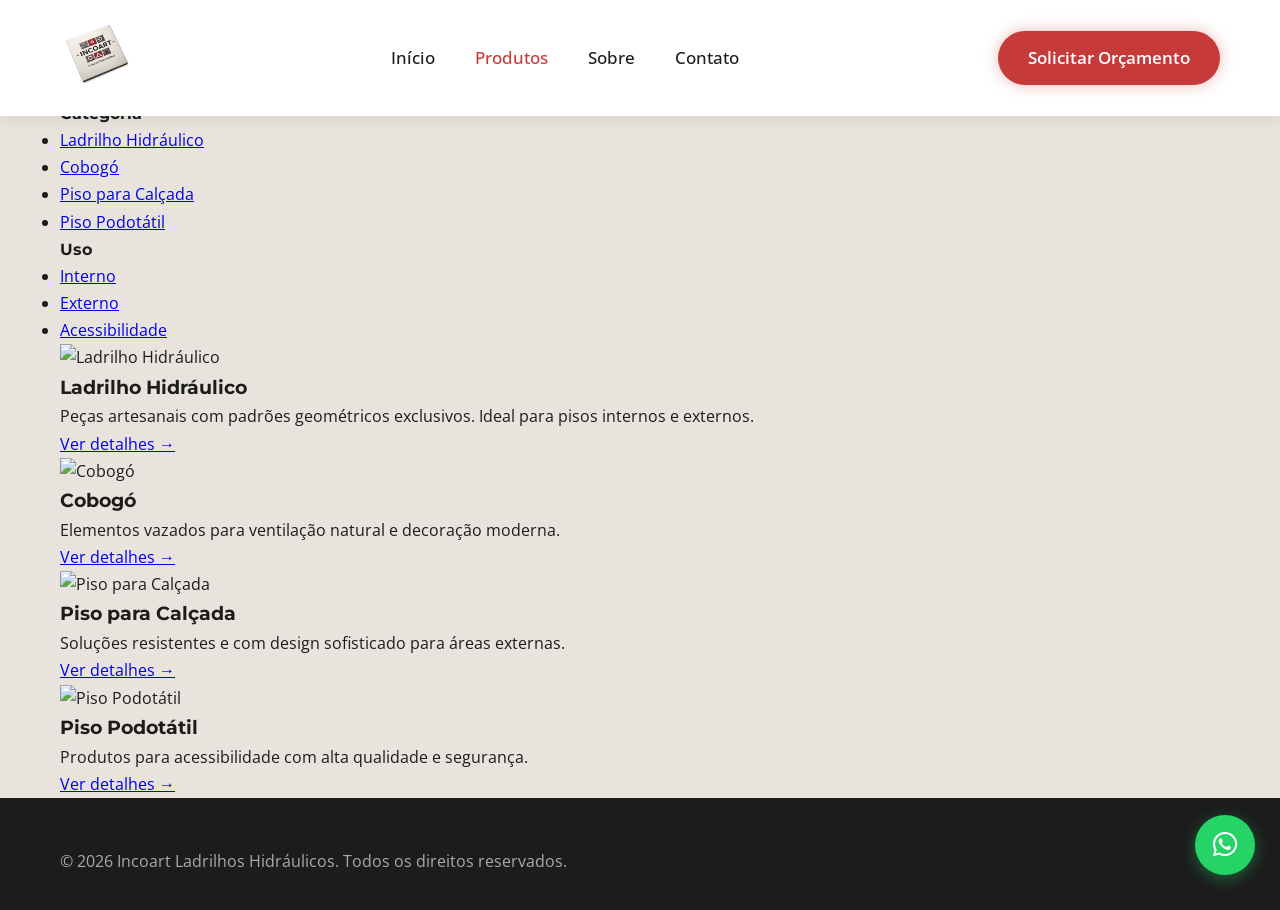
==== produtos.html @ b3a957eb "Iniciado a constrturação do site" ====
<!DOCTYPE html>
<html lang="pt-BR">
<head>
  <meta charset="UTF-8" />
  <meta name="viewport" content="width=device-width, initial-scale=1.0" />
  <meta name="description" content="Conheça todos os produtos da Incoart Ladrilhos: Ladrilho Hidráulico, Cobogó, Piso para Calçada e Piso Podotátil." />
  
  <title>Produtos - Incoart Ladrilhos</title>

  <link href="https://fonts.googleapis.com/css2?family=Montserrat:wght@400;500;600;700&amp;family=Open+Sans:wght@400;500;600&amp;display=swap" rel="stylesheet">
  
  <link rel="stylesheet" href="src/styles/style.css" />
  <link rel="stylesheet" href="https://cdnjs.cloudflare.com/ajax/libs/font-awesome/6.5.2/css/all.min.css" crossorigin="anonymous" referrerpolicy="no-referrer" />
</head>
<body>

  <!-- HEADER -->
  <header class="navbar">
    <div class="container navbar-container">
      <a href="index.html" class="navbar-logo">
        <img src="src/images/logo-incoart.png" alt="Incoart Ladrilhos" class="logo-img">
      </a>

      <nav class="navbar-menu">
        <ul>
          <li><a href="index.html">Início</a></li>
          <li><a href="produtos.html" class="active">Produtos</a></li>
          <li><a href="index.html#sobre">Sobre</a></li>
          <li><a href="index.html#contato">Contato</a></li>
        </ul>
      </nav>

      <a href="index.html#contato" class="btn-cta">Solicitar Orçamento</a>

      <div class="hamburger" id="hamburger">
        <span></span><span></span><span></span>
      </div>
    </div>

    <div class="mobile-menu" id="mobileMenu">
      <ul>
        <li><a href="index.html">Início</a></li>
        <li><a href="produtos.html">Produtos</a></li>
        <li><a href="index.html#sobre">Sobre</a></li>
        <li><a href="index.html#contato">Contato</a></li>
      </ul>
    </div>
  </header>

  <!-- PRODUTOS PAGE -->
  <section class="produtos-page">
    <div class="container">
      <div class="page-header">
        <h1>Nossos Produtos</h1>
        <p class="page-subtitle">Ladrilhos hidráulicos artesanais e artefatos de cimento com qualidade premium</p>
      </div>

      <div class="produtos-content">
        <!-- Filtro Lateral -->
        <aside class="filtro-lateral">
          <h3>Refinar a Busca</h3>
          
          <div class="filtro-grupo">
            <h4>Categoria</h4>
            <ul>
              <li><a href="#">Ladrilho Hidráulico</a></li>
              <li><a href="#">Cobogó</a></li>
              <li><a href="#">Piso para Calçada</a></li>
              <li><a href="#">Piso Podotátil</a></li>
            </ul>
          </div>

          <div class="filtro-grupo">
            <h4>Uso</h4>
            <ul>
              <li><a href="#">Interno</a></li>
              <li><a href="#">Externo</a></li>
              <li><a href="#">Acessibilidade</a></li>
            </ul>
          </div>
        </aside>

        <!-- Grid de Produtos -->
        <div class="produtos-grid">
          <div class="produto-card">
            <div class="produto-imagem">
              <img src="src/images/produtos/ladrilho-hidraulico.jpg" alt="Ladrilho Hidráulico">
            </div>
            <div class="produto-info">
              <h3>Ladrilho Hidráulico</h3>
              <p>Peças artesanais com padrões geométricos exclusivos. Ideal para pisos internos e externos.</p>
              <a href="#" class="btn-saiba-mais">Ver detalhes →</a>
            </div>
          </div>

          <div class="produto-card">
            <div class="produto-imagem">
              <img src="src/images/produtos/cobogo.jpg" alt="Cobogó">
            </div>
            <div class="produto-info">
              <h3>Cobogó</h3>
              <p>Elementos vazados para ventilação natural e decoração moderna.</p>
              <a href="#" class="btn-saiba-mais">Ver detalhes →</a>
            </div>
          </div>

          <div class="produto-card">
            <div class="produto-imagem">
              <img src="src/images/produtos/piso-calçada.jpg" alt="Piso para Calçada">
            </div>
            <div class="produto-info">
              <h3>Piso para Calçada</h3>
              <p>Soluções resistentes e com design sofisticado para áreas externas.</p>
              <a href="#" class="btn-saiba-mais">Ver detalhes →</a>
            </div>
          </div>

          <div class="produto-card">
            <div class="produto-imagem">
              <img src="src/images/produtos/piso-podotatil.jpg" alt="Piso Podotátil">
            </div>
            <div class="produto-info">
              <h3>Piso Podotátil</h3>
              <p>Produtos para acessibilidade com alta qualidade e segurança.</p>
              <a href="#" class="btn-saiba-mais">Ver detalhes →</a>
            </div>
          </div>
        </div>
      </div>
    </div>
  </section>

  <footer class="footer">
    <div class="container">
      <p>© <span id="currentYear"></span> Incoart Ladrilhos Hidráulicos. Todos os direitos reservados.</p>
    </div>
  </footer>

  <script src="src/javascript/script.js"></script>
    <!-- Botão WhatsApp Flutuante -->
<a href="https://wa.me/551239524244" target="_blank" class="whatsapp-float" aria-label="Falar no WhatsApp">
  <i class="fab fa-whatsapp"></i>
</a>
</body>
</html>
---- src/styles/style.css ----
/* ============================================= */
/* INCOART LADRILHOS - style.css (Rodapé estilo Validus QA) */
/* ============================================= */

:root {
    --vermelho: #C73A3A;
    --vermelho-escuro: #A22F2F;
    --preto: #1C1C1C;
    --cinza: #6F6F6F;
    --bege: #E8E3DC;
    --branco: #FFFFFF;
    --sombra-neon: 0 0 15px rgba(199, 58, 58, 0.35);
    --sombra-card: 0 8px 25px rgba(0, 0, 0, 0.08);
  }
  
  /* Reset & Base */
  * {
    margin: 0;
    padding: 0;
    box-sizing: border-box;
  }
  
  body {
    font-family: 'Open Sans', sans-serif;
    background: var(--bege);
    color: var(--preto);
    line-height: 1.7;
    min-height: 100vh;
    display: flex;
    flex-direction: column;
  }
  
  h1, h2, h3, h4 {
    font-family: 'Montserrat', sans-serif;
    font-weight: 700;
    color: var(--preto);
  }
  
  .container {
    max-width: 1200px;
    margin: 0 auto;
    padding: 0 20px;
  }
  
  /* ============================================= */
  /* NAVBAR */
  /* ============================================= */
  .navbar {
    background: #FFFFFF;
    position: fixed;
    top: 0;
    left: 0;
    width: 100%;
    z-index: 1000;
    box-shadow: 0 3px 15px rgba(0, 0, 0, 0.07);
    padding: 18px 0;
  }
  
  .navbar-container {
    display: flex;
    justify-content: space-between;
    align-items: center;
  }
  
  .navbar-logo img {
    height: 72px;
    width: auto;
  }
  
  .navbar-menu ul {
    display: flex;
    list-style: none;
    gap: 40px;
    align-items: center;
  }
  
  .navbar-menu a {
    color: var(--preto);
    text-decoration: none;
    font-weight: 500;
    font-size: 1.08rem;
    transition: color 0.3s ease;
  }
  
  .navbar-menu a:hover,
  .navbar-menu a.active {
    color: var(--vermelho);
  }
  
  .btn-cta {
    background: var(--vermelho);
    color: white;
    padding: 13px 30px;
    border-radius: 50px;
    text-decoration: none;
    font-weight: 600;
    font-size: 1.05rem;
    box-shadow: var(--sombra-neon);
    transition: all 0.3s ease;
  }
  
  .btn-cta:hover {
    background: var(--vermelho-escuro);
    transform: translateY(-4px);
    box-shadow: 0 12px 30px rgba(199, 58, 58, 0.5);
  }
  
  /* Hamburger */
  .hamburger {
    display: none;
    flex-direction: column;
    gap: 6px;
    cursor: pointer;
  }
  
  .hamburger span {
    width: 32px;
    height: 3.5px;
    background: var(--preto);
    transition: all 0.4s ease;
  }
  
  /* Mobile Menu */
  .mobile-menu {
    display: none;
    position: fixed;
    top: 88px;
    left: 0;
    width: 100%;
    background: white;
    padding: 30px 20px;
    box-shadow: 0 10px 25px rgba(0,0,0,0.1);
    z-index: 999;
  }
  
  .mobile-menu.active {
    display: block;
  }
  
  .mobile-menu ul {
    list-style: none;
  }
  
  .mobile-menu a {
    display: block;
    padding: 16px 0;
    color: var(--preto);
    text-decoration: none;
    font-size: 1.25rem;
  }
  
  /* ============================================= */
  /* HERO */
  /* ============================================= */
  .hero {
    min-height: 100vh;
    background: linear-gradient(rgba(28,28,28,0.78), rgba(28,28,28,0.65)), 
                url('../images/hero-bg.jpg') center/cover no-repeat fixed;
    display: flex;
    align-items: center;
    text-align: center;
    color: white;
    flex: 1 0 auto;
  }
  
  .hero-content {
    max-width: 820px;
    margin: 0 auto;
    padding: 0 20px;
  }
  
  .hero h1 {
    font-size: 4.5rem;
    margin-bottom: 12px;
    color: white;
    text-shadow: 0 4px 25px rgba(0,0,0,0.7);
  }
  
  .hero .tagline {
    font-size: 1.65rem;
    margin-bottom: 30px;
    font-weight: 500;
  }
  
  .hero .hero-desc {
    font-size: 1.25rem;
    max-width: 680px;
    margin: 0 auto 40px;
    opacity: 0.9;
  }
  
  /* ============================================= */
  /* SEÇÕES GERAIS */
  /* ============================================= */
  .section {
    padding: 110px 0;
    flex: 1 0 auto;
  }
  
  .section h2 {
    font-size: 3.1rem;
    text-align: center;
    margin-bottom: 70px;
    color: var(--preto);
  }
  
  .sobre p {
    font-size: 1.15rem;
    max-width: 780px;
    margin: 0 auto 25px;
    text-align: center;
  }
  
  /* Contato */
  .contato {
    background: var(--preto);
    color: white;
  }
  
  .contato h2 {
    color: white;
  }
  
  .contato-endereco {
    text-align: center;
    margin-bottom: 40px;
    font-size: 1.15rem;
  }
  
  .form-grid {
    display: grid;
    grid-template-columns: repeat(auto-fit, minmax(300px, 1fr));
    gap: 22px;
    margin-bottom: 35px;
  }
  
  .form-grid input,
  .form-grid textarea {
    width: 100%;
    padding: 16px 18px;
    border: 2px solid #555;
    border-radius: 8px;
    background: #2A2A2A;
    color: white;
    font-size: 1.05rem;
  }
  
  .form-grid input:focus,
  .form-grid textarea:focus {
    border-color: var(--vermelho);
    outline: none;
  }
  
  /* ============================================= */
  /* RODAPÉ - Estilo Validus QA Adaptado para Incoart */
  /* ============================================= */
  .footer {
    background: var(--preto);
    color: #aaa;
    padding: 50px 0 35px;
    margin-top: auto;
    text-align: center;
  }
  
  .footer .container {
    display: flex;
    justify-content: space-between;
    align-items: center;
    flex-wrap: wrap;
    gap: 20px;
  }
  
  .footer-left {
    text-align: left;
  }
  
  .footer-left .logo-text {
    font-family: 'Montserrat', sans-serif;
    font-size: 1.8rem;
    font-weight: 700;
    color: white;
    margin-bottom: 6px;
  }
  
  .footer-left .logo-highlight {
    color: var(--vermelho);
  }
  
  .footer-left p {
    font-size: 0.95rem;
    color: #bbb;
  }
  
  .footer-center {
    display: flex;
    gap: 35px;
  }
  
  .footer-center a {
    color: #ccc;
    text-decoration: none;
    font-weight: 500;
    transition: color 0.3s;
  }
  
  .footer-center a:hover {
    color: var(--vermelho);
  }
  
  .footer-right {
    display: flex;
    gap: 20px;
    align-items: center;
  }
  
  .footer-right a {
    color: #ccc;
    font-size: 1.8rem;
    transition: color 0.3s;
  }
  
  .footer-right a:hover {
    color: var(--vermelho);
  }
  
  .footer-bottom {
    width: 100%;
    text-align: center;
    border-top: 1px solid #333;
    padding-top: 20px;
    margin-top: 30px;
    font-size: 0.9rem;
    color: #888;
  }
  
  /* ============================================= */
  /* BOTÃO WHATSAPP FLUTUANTE */
  /* ============================================= */
  .whatsapp-float {
    position: fixed;
    bottom: 25px;
    right: 25px;
    background: #25D366;
    color: white;
    width: 60px;
    height: 60px;
    border-radius: 50%;
    display: flex;
    align-items: center;
    justify-content: center;
    font-size: 28px;
    box-shadow: 0 4px 15px rgba(37, 211, 102, 0.4);
    z-index: 9999;
    transition: all 0.3s ease;
    text-decoration: none;
  }
  
  .whatsapp-float:hover {
    transform: scale(1.1);
    box-shadow: 0 6px 20px rgba(37, 211, 102, 0.6);
  }
  
  /* Responsivo */
  @media (max-width: 992px) {
    .navbar-menu {
      display: none;
    }
    .hamburger {
      display: flex;
    }
    .hero h1 {
      font-size: 3.4rem;
    }
    .footer .container {
      flex-direction: column;
      gap: 25px;
      text-align: center;
    }
    .footer-center {
      gap: 25px;
    }
  }
  
  @media (max-width: 768px) {
    .section {
      padding: 80px 0;
    }
    .whatsapp-float {
      bottom: 20px;
      right: 20px;
      width: 55px;
      height: 55px;
      font-size: 24px;
    }
  }
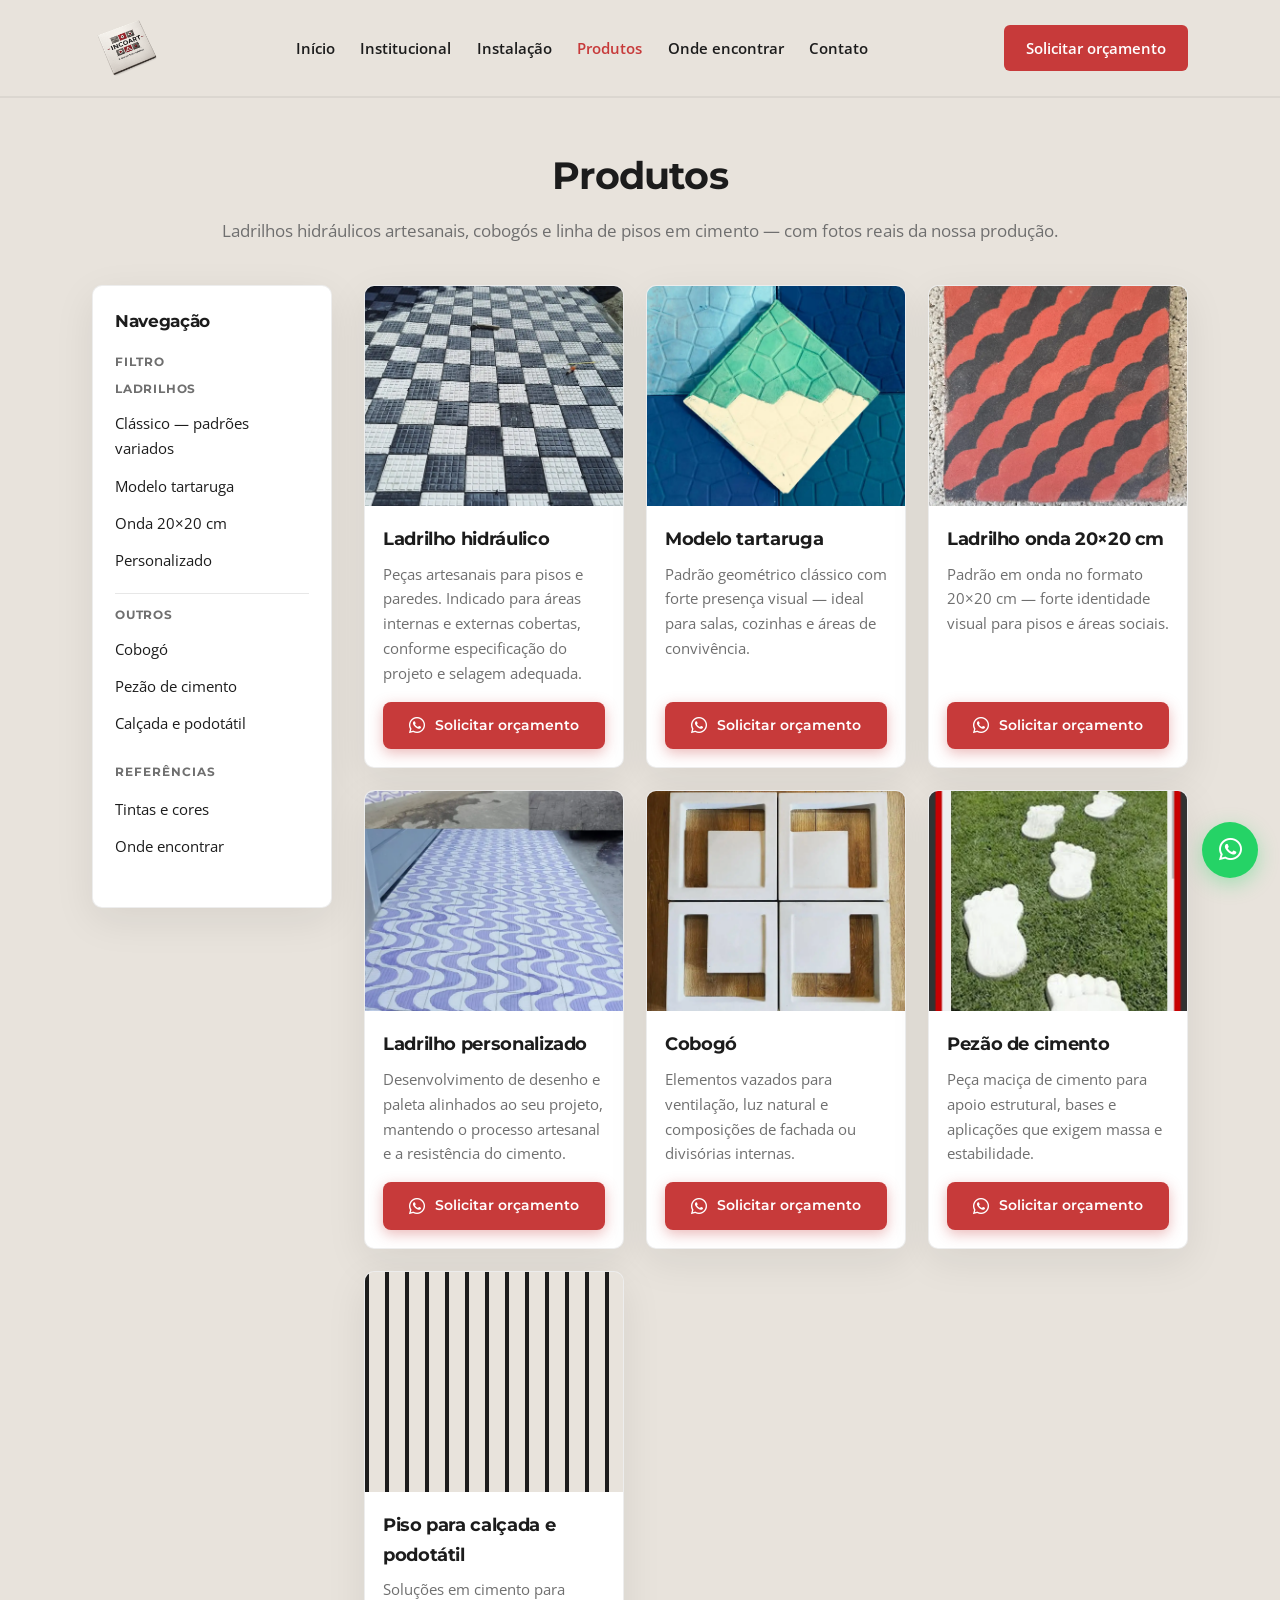
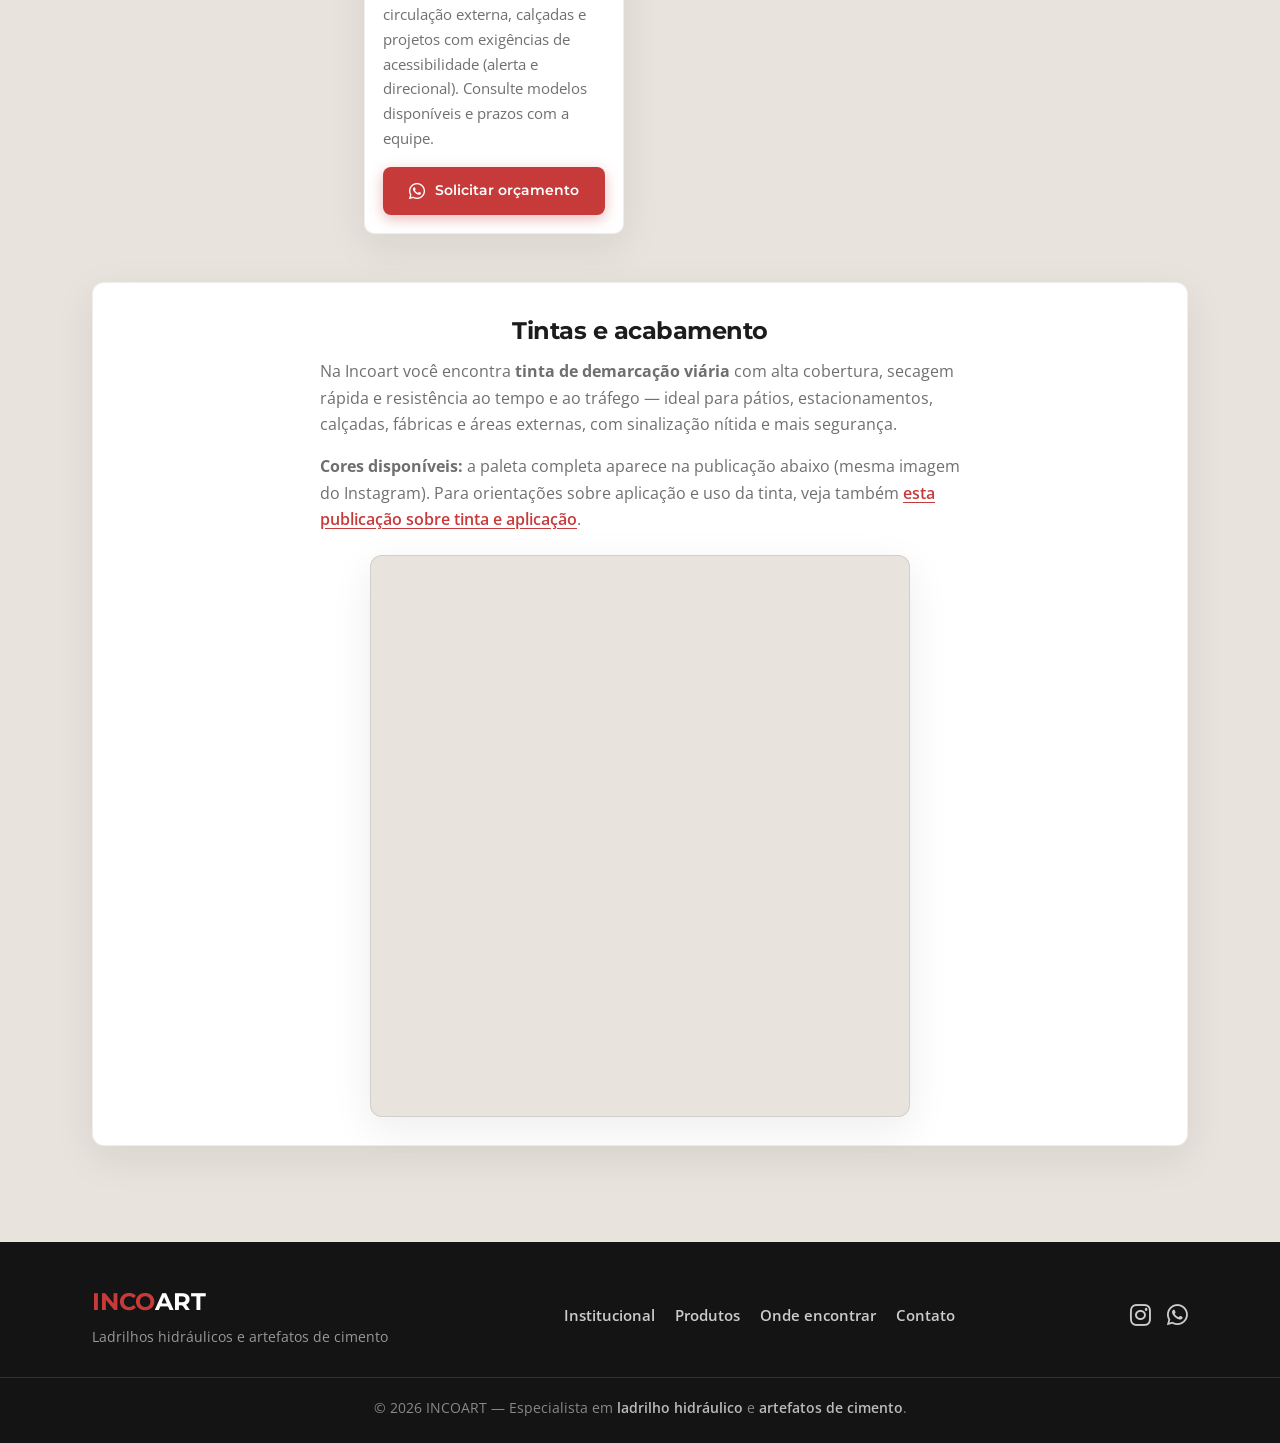
==== commit 566387e3: "Deploy do Site" ====
--- a/produtos.html
+++ b/produtos.html
@@ -3,143 +3,204 @@
 <head>
   <meta charset="UTF-8" />
   <meta name="viewport" content="width=device-width, initial-scale=1.0" />
-  <meta name="description" content="Conheça todos os produtos da Incoart Ladrilhos: Ladrilho Hidráulico, Cobogó, Piso para Calçada e Piso Podotátil." />
-  
-  <title>Produtos - Incoart Ladrilhos</title>
-
-  <link href="https://fonts.googleapis.com/css2?family=Montserrat:wght@400;500;600;700&amp;family=Open+Sans:wght@400;500;600&amp;display=swap" rel="stylesheet">
-  
+  <meta name="description" content="Produtos INCOART: ladrilhos hidráulicos (tartaruga, onda, personalizado), cobogó, pezão de cimento, pisos e referência de tintas." />
+  <title>Produtos — INCOART Ladrilhos</title>
+  <link rel="icon" href="src/images/favicon.svg" type="image/svg+xml" />
+  <link href="https://fonts.googleapis.com/css2?family=Montserrat:wght@500;600;700&family=Open+Sans:wght@400;500;600&display=swap" rel="stylesheet" />
   <link rel="stylesheet" href="src/styles/style.css" />
   <link rel="stylesheet" href="https://cdnjs.cloudflare.com/ajax/libs/font-awesome/6.5.2/css/all.min.css" crossorigin="anonymous" referrerpolicy="no-referrer" />
 </head>
 <body>
 
-  <!-- HEADER -->
   <header class="navbar">
     <div class="container navbar-container">
       <a href="index.html" class="navbar-logo">
-        <img src="src/images/logo-incoart.png" alt="Incoart Ladrilhos" class="logo-img">
+        <img src="src/images/logo-incoart.png" alt="INCOART Ladrilhos" class="logo-img" width="180" height="72" />
       </a>
 
-      <nav class="navbar-menu">
+      <nav class="navbar-menu" aria-label="Principal">
         <ul>
           <li><a href="index.html">Início</a></li>
+          <li><a href="index.html#institucional">Institucional</a></li>
+          <li><a href="index.html#instalacao">Instalação</a></li>
           <li><a href="produtos.html" class="active">Produtos</a></li>
-          <li><a href="index.html#sobre">Sobre</a></li>
+          <li><a href="index.html#onde-encontrar">Onde encontrar</a></li>
           <li><a href="index.html#contato">Contato</a></li>
         </ul>
       </nav>
 
-      <a href="index.html#contato" class="btn-cta">Solicitar Orçamento</a>
-
-      <div class="hamburger" id="hamburger">
+      <a href="https://wa.me/551239524244" class="btn-cta" target="_blank" rel="noopener noreferrer">Solicitar orçamento</a>
+
+      <button type="button" class="hamburger" id="hamburger" aria-label="Abrir menu" aria-expanded="false">
         <span></span><span></span><span></span>
-      </div>
+      </button>
     </div>
 
     <div class="mobile-menu" id="mobileMenu">
       <ul>
         <li><a href="index.html">Início</a></li>
+        <li><a href="index.html#institucional">Institucional</a></li>
+        <li><a href="index.html#instalacao">Instalação</a></li>
         <li><a href="produtos.html">Produtos</a></li>
-        <li><a href="index.html#sobre">Sobre</a></li>
+        <li><a href="index.html#onde-encontrar">Onde encontrar</a></li>
         <li><a href="index.html#contato">Contato</a></li>
+        <li><a href="https://wa.me/551239524244" class="mobile-whatsapp-cta" target="_blank" rel="noopener noreferrer">Solicitar orçamento</a></li>
       </ul>
     </div>
   </header>
 
-  <!-- PRODUTOS PAGE -->
   <section class="produtos-page">
     <div class="container">
       <div class="page-header">
-        <h1>Nossos Produtos</h1>
-        <p class="page-subtitle">Ladrilhos hidráulicos artesanais e artefatos de cimento com qualidade premium</p>
+        <h1>Produtos</h1>
+        <p class="page-subtitle">Ladrilhos hidráulicos artesanais, cobogós e linha de pisos em cimento — com fotos reais da nossa produção.</p>
       </div>
 
       <div class="produtos-content">
-        <!-- Filtro Lateral -->
-        <aside class="filtro-lateral">
-          <h3>Refinar a Busca</h3>
-          
+        <aside class="filtro-lateral" aria-label="Filtro de produtos">
+          <h3>Navegação</h3>
           <div class="filtro-grupo">
-            <h4>Categoria</h4>
-            <ul>
-              <li><a href="#">Ladrilho Hidráulico</a></li>
-              <li><a href="#">Cobogó</a></li>
-              <li><a href="#">Piso para Calçada</a></li>
-              <li><a href="#">Piso Podotátil</a></li>
+            <h4>Filtro</h4>
+            <ul class="filtro-lista">
+              <li class="filtro-lista__grupo">Ladrilhos</li>
+              <li><a href="#ladrilho">Clássico — padrões variados</a></li>
+              <li><a href="#ladrilho-tartaruga">Modelo tartaruga</a></li>
+              <li><a href="#ladrilho-onda">Onda 20×20 cm</a></li>
+              <li><a href="#ladrilho-personalizado">Personalizado</a></li>
+              <li class="filtro-lista__grupo">Outros</li>
+              <li><a href="#cobogo">Cobogó</a></li>
+              <li><a href="#pezao-cimento">Pezão de cimento</a></li>
+              <li><a href="#pisos-cimento">Calçada e podotátil</a></li>
             </ul>
           </div>
-
           <div class="filtro-grupo">
-            <h4>Uso</h4>
+            <h4>Referências</h4>
             <ul>
-              <li><a href="#">Interno</a></li>
-              <li><a href="#">Externo</a></li>
-              <li><a href="#">Acessibilidade</a></li>
+              <li><a href="#ref-tintas">Tintas e cores</a></li>
+              <li><a href="index.html#onde-encontrar">Onde encontrar</a></li>
             </ul>
           </div>
         </aside>
 
-        <!-- Grid de Produtos -->
         <div class="produtos-grid">
-          <div class="produto-card">
-            <div class="produto-imagem">
-              <img src="src/images/produtos/ladrilho-hidraulico.jpg" alt="Ladrilho Hidráulico">
-            </div>
-            <div class="produto-info">
-              <h3>Ladrilho Hidráulico</h3>
-              <p>Peças artesanais com padrões geométricos exclusivos. Ideal para pisos internos e externos.</p>
-              <a href="#" class="btn-saiba-mais">Ver detalhes →</a>
-            </div>
-          </div>
-
-          <div class="produto-card">
-            <div class="produto-imagem">
-              <img src="src/images/produtos/cobogo.jpg" alt="Cobogó">
+          <article class="produto-card geo-reveal" id="ladrilho">
+            <div class="produto-imagem">
+              <img src="src/images/produtos/ladrilhos_hidraulicos.webp" alt="Ladrilhos hidráulicos INCOART" width="400" height="220" loading="lazy" />
+            </div>
+            <div class="produto-info">
+              <h3>Ladrilho hidráulico</h3>
+              <p>Peças artesanais para pisos e paredes. Indicado para áreas internas e externas cobertas, conforme especificação do projeto e selagem adequada.</p>
+              <a href="https://wa.me/551239524244?text=Ol%C3%A1%21%20Gostaria%20de%20solicitar%20or%C3%A7amento%20de%3A%20Ladrilho%20hidr%C3%A1ulico%20%28linha%20cl%C3%A1ssica%20%2F%20padr%C3%B5es%20variados%29." class="btn-orcamento" target="_blank" rel="noopener noreferrer"><i class="fab fa-whatsapp" aria-hidden="true"></i> Solicitar orçamento</a>
+            </div>
+          </article>
+
+          <article class="produto-card geo-reveal" id="ladrilho-tartaruga">
+            <div class="produto-imagem">
+              <img src="src/images/produtos/ladrilhos_hidráulicos_modelo_tartaruga.webp" alt="Ladrilho hidráulico modelo tartaruga INCOART" width="400" height="220" loading="lazy" />
+            </div>
+            <div class="produto-info">
+              <h3>Modelo tartaruga</h3>
+              <p>Padrão geométrico clássico com forte presença visual — ideal para salas, cozinhas e áreas de convivência.</p>
+              <a href="https://wa.me/551239524244?text=Ol%C3%A1%21%20Gostaria%20de%20solicitar%20or%C3%A7amento%20de%3A%20Ladrilho%20hidr%C3%A1ulico%20modelo%20tartaruga." class="btn-orcamento" target="_blank" rel="noopener noreferrer"><i class="fab fa-whatsapp" aria-hidden="true"></i> Solicitar orçamento</a>
+            </div>
+          </article>
+
+          <article class="produto-card geo-reveal" id="ladrilho-onda">
+            <div class="produto-imagem">
+              <img src="src/images/produtos/Ladrilho_Onda_20x20.webp" alt="Ladrilho hidráulico onda 20x20 INCOART" width="400" height="220" loading="lazy" />
+            </div>
+            <div class="produto-info">
+              <h3>Ladrilho onda 20×20 cm</h3>
+              <p>Padrão em onda no formato 20×20 cm — forte identidade visual para pisos e áreas sociais.</p>
+              <a href="https://wa.me/551239524244?text=Ol%C3%A1%21%20Gostaria%20de%20solicitar%20or%C3%A7amento%20de%3A%20Ladrilho%20hidr%C3%A1ulico%20onda%2020x20%20cm." class="btn-orcamento" target="_blank" rel="noopener noreferrer"><i class="fab fa-whatsapp" aria-hidden="true"></i> Solicitar orçamento</a>
+            </div>
+          </article>
+
+          <article class="produto-card geo-reveal" id="ladrilho-personalizado">
+            <div class="produto-imagem">
+              <img src="src/images/produtos/Ladrilho_hidraulico_personalizado.webp" alt="Ladrilho hidráulico personalizado INCOART" width="400" height="220" loading="lazy" />
+            </div>
+            <div class="produto-info">
+              <h3>Ladrilho personalizado</h3>
+              <p>Desenvolvimento de desenho e paleta alinhados ao seu projeto, mantendo o processo artesanal e a resistência do cimento.</p>
+              <a href="https://wa.me/551239524244?text=Ol%C3%A1%21%20Gostaria%20de%20solicitar%20or%C3%A7amento%20de%3A%20Ladrilho%20hidr%C3%A1ulico%20personalizado." class="btn-orcamento" target="_blank" rel="noopener noreferrer"><i class="fab fa-whatsapp" aria-hidden="true"></i> Solicitar orçamento</a>
+            </div>
+          </article>
+
+          <article class="produto-card geo-reveal" id="cobogo">
+            <div class="produto-imagem">
+              <img src="src/images/produtos/cobogó.webp" alt="Cobogó INCOART" width="400" height="220" loading="lazy" />
             </div>
             <div class="produto-info">
               <h3>Cobogó</h3>
-              <p>Elementos vazados para ventilação natural e decoração moderna.</p>
-              <a href="#" class="btn-saiba-mais">Ver detalhes →</a>
-            </div>
-          </div>
-
-          <div class="produto-card">
-            <div class="produto-imagem">
-              <img src="src/images/produtos/piso-calçada.jpg" alt="Piso para Calçada">
-            </div>
-            <div class="produto-info">
-              <h3>Piso para Calçada</h3>
-              <p>Soluções resistentes e com design sofisticado para áreas externas.</p>
-              <a href="#" class="btn-saiba-mais">Ver detalhes →</a>
-            </div>
-          </div>
-
-          <div class="produto-card">
-            <div class="produto-imagem">
-              <img src="src/images/produtos/piso-podotatil.jpg" alt="Piso Podotátil">
-            </div>
-            <div class="produto-info">
-              <h3>Piso Podotátil</h3>
-              <p>Produtos para acessibilidade com alta qualidade e segurança.</p>
-              <a href="#" class="btn-saiba-mais">Ver detalhes →</a>
-            </div>
-          </div>
+              <p>Elementos vazados para ventilação, luz natural e composições de fachada ou divisórias internas.</p>
+              <a href="https://wa.me/551239524244?text=Ol%C3%A1%21%20Gostaria%20de%20solicitar%20or%C3%A7amento%20de%3A%20Cobog%C3%B3." class="btn-orcamento" target="_blank" rel="noopener noreferrer"><i class="fab fa-whatsapp" aria-hidden="true"></i> Solicitar orçamento</a>
+            </div>
+          </article>
+
+          <article class="produto-card geo-reveal" id="pezao-cimento">
+            <div class="produto-imagem">
+              <img src="src/images/produtos/Pezao_de_Cimento.webp" alt="Pezão de cimento INCOART" width="400" height="220" loading="lazy" />
+            </div>
+            <div class="produto-info">
+              <h3>Pezão de cimento</h3>
+              <p>Peça maciça de cimento para apoio estrutural, bases e aplicações que exigem massa e estabilidade.</p>
+              <a href="https://wa.me/551239524244?text=Ol%C3%A1%21%20Gostaria%20de%20solicitar%20or%C3%A7amento%20de%3A%20Pez%C3%A3o%20de%20cimento." class="btn-orcamento" target="_blank" rel="noopener noreferrer"><i class="fab fa-whatsapp" aria-hidden="true"></i> Solicitar orçamento</a>
+            </div>
+          </article>
+
+          <article class="produto-card geo-reveal" id="pisos-cimento">
+            <div class="produto-imagem produto-imagem--c" role="img" aria-label="Linha de pisos em cimento"></div>
+            <div class="produto-info">
+              <h3>Piso para calçada e podotátil</h3>
+              <p>Soluções em cimento para circulação externa, calçadas e projetos com exigências de acessibilidade (alerta e direcional). Consulte modelos disponíveis e prazos com a equipe.</p>
+              <a href="https://wa.me/551239524244?text=Ol%C3%A1%21%20Gostaria%20de%20solicitar%20or%C3%A7amento%20de%3A%20Piso%20para%20cal%C3%A7ada%20e%2Fou%20piso%20podot%C3%A1til." class="btn-orcamento" target="_blank" rel="noopener noreferrer"><i class="fab fa-whatsapp" aria-hidden="true"></i> Solicitar orçamento</a>
+            </div>
+          </article>
         </div>
       </div>
+
+      <div class="produtos-ref geo-reveal" id="ref-tintas">
+        <h2>Tintas e acabamento</h2>
+        <p>Na Incoart você encontra <strong>tinta de demarcação viária</strong> com alta cobertura, secagem rápida e resistência ao tempo e ao tráfego — ideal para pátios, estacionamentos, calçadas, fábricas e áreas externas, com sinalização nítida e mais segurança.</p>
+        <p class="produtos-ref__sub"><strong>Cores disponíveis:</strong> a paleta completa aparece na publicação abaixo (mesma imagem do Instagram). Para orientações sobre aplicação e uso da tinta, veja também <a href="https://www.instagram.com/p/DQUXrwLEZXy/" target="_blank" rel="noopener noreferrer">esta publicação sobre tinta e aplicação</a>.</p>
+        <div class="tintas-embed-wrap">
+          <iframe title="Instagram INCOART — cores da tinta de demarcação" src="https://www.instagram.com/p/DQeWgb5kY-S/embed" allowfullscreen loading="lazy"></iframe>
+        </div>
+      </div>
     </div>
   </section>
 
   <footer class="footer">
-    <div class="container">
-      <p>© <span id="currentYear"></span> Incoart Ladrilhos Hidráulicos. Todos os direitos reservados.</p>
+    <div class="container footer-inner">
+      <div class="footer-left">
+        <p class="footer-brand"><span class="logo-highlight">INCO</span>ART</p>
+        <p class="footer-tagline">Ladrilhos hidráulicos e artefatos de cimento</p>
+      </div>
+      <nav class="footer-center" aria-label="Rodapé">
+        <a href="index.html#institucional">Institucional</a>
+        <a href="produtos.html">Produtos</a>
+        <a href="index.html#onde-encontrar">Onde encontrar</a>
+        <a href="index.html#contato">Contato</a>
+      </nav>
+      <div class="footer-social">
+        <a href="https://www.instagram.com/incoart2025/" target="_blank" rel="noopener noreferrer" aria-label="Instagram INCOART">
+          <i class="fab fa-instagram"></i>
+        </a>
+        <a href="https://wa.me/551239524244" target="_blank" rel="noopener noreferrer" aria-label="WhatsApp INCOART">
+          <i class="fab fa-whatsapp"></i>
+        </a>
+      </div>
+    </div>
+    <div class="footer-bottom">
+      <p>© <span id="currentYear"></span> INCOART — Especialista em <strong>ladrilho hidráulico</strong> e <strong>artefatos de cimento</strong>.</p>
     </div>
   </footer>
 
+  <a href="https://wa.me/551239524244" target="_blank" class="whatsapp-float" rel="noopener noreferrer" aria-label="Falar no WhatsApp">
+    <i class="fab fa-whatsapp"></i>
+  </a>
+
   <script src="src/javascript/script.js"></script>
-    <!-- Botão WhatsApp Flutuante -->
-<a href="https://wa.me/551239524244" target="_blank" class="whatsapp-float" aria-label="Falar no WhatsApp">
-  <i class="fab fa-whatsapp"></i>
-</a>
 </body>
 </html>
--- a/src/styles/style.css
+++ b/src/styles/style.css
@@ -1,395 +1,1367 @@
 /* ============================================= */
-/* INCOART LADRILHOS - style.css (Rodapé estilo Validus QA) */
+/* INCOART — identidade: geométrico + artesanal   */
 /* ============================================= */
 
 :root {
-    --vermelho: #C73A3A;
-    --vermelho-escuro: #A22F2F;
-    --preto: #1C1C1C;
-    --cinza: #6F6F6F;
-    --bege: #E8E3DC;
-    --branco: #FFFFFF;
-    --sombra-neon: 0 0 15px rgba(199, 58, 58, 0.35);
-    --sombra-card: 0 8px 25px rgba(0, 0, 0, 0.08);
-  }
-  
-  /* Reset & Base */
-  * {
-    margin: 0;
-    padding: 0;
-    box-sizing: border-box;
-  }
-  
-  body {
-    font-family: 'Open Sans', sans-serif;
-    background: var(--bege);
-    color: var(--preto);
-    line-height: 1.7;
-    min-height: 100vh;
+  --vermelho: #C73A3A;
+  --vermelho-escuro: #9e2e2e;
+  --preto: #1C1C1C;
+  --cinza: #6F6F6F;
+  --bege: #E8E3DC;
+  --branco: #FFFFFF;
+  --sombra-soft: 0 12px 40px rgba(28, 28, 28, 0.08);
+  --radius: 10px;
+  --header-h: 88px;
+}
+
+* {
+  margin: 0;
+  padding: 0;
+  box-sizing: border-box;
+}
+
+.visually-hidden {
+  position: absolute;
+  width: 1px;
+  height: 1px;
+  padding: 0;
+  margin: -1px;
+  overflow: hidden;
+  clip: rect(0, 0, 0, 0);
+  white-space: nowrap;
+  border: 0;
+}
+
+html {
+  scroll-padding-top: calc(var(--header-h) + 12px);
+}
+
+body {
+  font-family: "Open Sans", system-ui, sans-serif;
+  background: var(--bege);
+  color: var(--preto);
+  line-height: 1.65;
+  min-height: 100vh;
+  display: flex;
+  flex-direction: column;
+}
+
+h1,
+h2,
+h3,
+h4 {
+  font-family: "Montserrat", system-ui, sans-serif;
+  font-weight: 700;
+  color: var(--preto);
+  letter-spacing: -0.02em;
+}
+
+a {
+  color: var(--vermelho);
+}
+
+a:hover {
+  color: var(--vermelho-escuro);
+}
+
+.container {
+  max-width: 1140px;
+  margin: 0 auto;
+  padding: 0 22px;
+}
+
+.container--narrow {
+  max-width: 760px;
+}
+
+/* ---------- Navbar (fundo bege, menu escuro) ---------- */
+.navbar {
+  background: var(--bege);
+  position: fixed;
+  top: 0;
+  left: 0;
+  width: 100%;
+  z-index: 1000;
+  box-shadow: 0 1px 0 rgba(28, 28, 28, 0.06);
+  padding: 14px 0;
+  border-bottom: 1px solid rgba(28, 28, 28, 0.06);
+}
+
+.navbar-container {
+  display: flex;
+  justify-content: space-between;
+  align-items: center;
+  gap: 16px;
+}
+
+.navbar-logo img {
+  height: clamp(52px, 8vw, 68px);
+  width: auto;
+  display: block;
+}
+
+.navbar-menu ul {
+  display: flex;
+  list-style: none;
+  gap: clamp(16px, 2vw, 28px);
+  align-items: center;
+  flex-wrap: wrap;
+  justify-content: center;
+}
+
+.navbar-menu a {
+  color: var(--preto);
+  text-decoration: none;
+  font-weight: 600;
+  font-size: 0.95rem;
+  transition: color 0.2s ease;
+}
+
+.navbar-menu a:hover,
+.navbar-menu a.active {
+  color: var(--vermelho);
+}
+
+.btn-cta {
+  background: var(--vermelho);
+  color: var(--branco) !important;
+  padding: 11px 22px;
+  border-radius: 6px;
+  text-decoration: none;
+  font-weight: 600;
+  font-size: 0.92rem;
+  transition: background 0.2s ease, transform 0.2s ease;
+  white-space: nowrap;
+}
+
+.btn-cta:hover {
+  background: var(--vermelho-escuro);
+  transform: translateY(-1px);
+}
+
+.btn-primary {
+  display: inline-block;
+  background: var(--vermelho);
+  color: var(--branco) !important;
+  padding: 12px 26px;
+  border-radius: 6px;
+  text-decoration: none;
+  font-weight: 600;
+  font-size: 1rem;
+  border: none;
+  cursor: pointer;
+  font-family: inherit;
+  transition: background 0.2s ease;
+}
+
+.btn-primary:hover {
+  background: var(--vermelho-escuro);
+}
+
+.btn-outline {
+  display: inline-block;
+  color: var(--preto) !important;
+  padding: 11px 24px;
+  border-radius: 6px;
+  text-decoration: none;
+  font-weight: 600;
+  border: 2px solid var(--preto);
+  transition: background 0.2s ease, color 0.2s ease;
+}
+
+.btn-outline:hover {
+  background: var(--preto);
+  color: var(--branco) !important;
+}
+
+.hamburger {
+  display: none;
+  flex-direction: column;
+  gap: 6px;
+  cursor: pointer;
+  background: none;
+  border: none;
+  padding: 8px;
+}
+
+.hamburger span {
+  width: 26px;
+  height: 3px;
+  background: var(--preto);
+  transition: transform 0.3s ease, opacity 0.3s ease;
+  border-radius: 2px;
+}
+
+.hamburger.active span:nth-child(1) {
+  transform: translateY(9px) rotate(45deg);
+}
+
+.hamburger.active span:nth-child(2) {
+  opacity: 0;
+}
+
+.hamburger.active span:nth-child(3) {
+  transform: translateY(-9px) rotate(-45deg);
+}
+
+.mobile-menu {
+  display: none;
+  position: fixed;
+  top: var(--header-h);
+  left: 0;
+  width: 100%;
+  background: var(--bege);
+  padding: 20px 22px 28px;
+  box-shadow: 0 12px 24px rgba(0, 0, 0, 0.08);
+  z-index: 999;
+  border-bottom: 1px solid rgba(28, 28, 28, 0.08);
+}
+
+.mobile-menu.active {
+  display: block;
+}
+
+.mobile-menu ul {
+  list-style: none;
+}
+
+.mobile-menu a {
+  display: block;
+  padding: 14px 0;
+  color: var(--preto);
+  text-decoration: none;
+  font-weight: 600;
+  font-size: 1.1rem;
+  border-bottom: 1px solid rgba(28, 28, 28, 0.08);
+}
+
+/* ---------- Hero + padrão geométrico ---------- */
+.hero {
+  position: relative;
+  min-height: calc(100vh - var(--header-h));
+  margin-top: var(--header-h);
+  display: flex;
+  align-items: center;
+  justify-content: center;
+  text-align: center;
+  padding: 64px 22px 80px;
+  background: var(--bege);
+  overflow: hidden;
+}
+
+.hero-pattern {
+  position: absolute;
+  inset: 0;
+  opacity: 0.45;
+  background-color: var(--bege);
+  background-image:
+    linear-gradient(30deg, rgba(199, 58, 58, 0.07) 12%, transparent 12.5%, transparent 87%, rgba(199, 58, 58, 0.07) 87.5%, rgba(199, 58, 58, 0.07)),
+    linear-gradient(150deg, rgba(199, 58, 58, 0.07) 12%, transparent 12.5%, transparent 87%, rgba(199, 58, 58, 0.07) 87.5%, rgba(199, 58, 58, 0.07)),
+    linear-gradient(30deg, rgba(28, 28, 28, 0.04) 12%, transparent 12.5%, transparent 87%, rgba(28, 28, 28, 0.04) 87.5%, rgba(28, 28, 28, 0.04)),
+    linear-gradient(150deg, rgba(28, 28, 28, 0.04) 12%, transparent 12.5%, transparent 87%, rgba(28, 28, 28, 0.04) 87.5%, rgba(28, 28, 28, 0.04));
+  background-size: 48px 84px;
+  background-position: 0 0, 0 0, 24px 42px, 24px 42px;
+  pointer-events: none;
+}
+
+.hero-content {
+  position: relative;
+  z-index: 1;
+  max-width: 720px;
+}
+
+.hero-kicker {
+  font-size: 0.82rem;
+  font-weight: 600;
+  letter-spacing: 0.14em;
+  text-transform: uppercase;
+  color: var(--cinza);
+  margin-bottom: 12px;
+}
+
+.hero-logo-mark {
+  margin: 4px auto 14px;
+}
+
+.hero-logo-mark img {
+  display: block;
+  max-width: min(280px, 88vw);
+  height: auto;
+  margin: 0 auto;
+}
+
+.tagline {
+  font-family: "Montserrat", sans-serif;
+  font-size: clamp(1.15rem, 2.5vw, 1.45rem);
+  font-weight: 600;
+  color: var(--vermelho);
+  margin-bottom: 18px;
+}
+
+.hero-desc {
+  font-size: 1.08rem;
+  color: var(--cinza);
+  max-width: 560px;
+  margin: 0 auto 12px;
+}
+
+.mobile-menu .mobile-whatsapp-cta {
+  margin-top: 8px;
+  padding-top: 18px;
+  border-top: 1px solid rgba(28, 28, 28, 0.1);
+  color: var(--vermelho) !important;
+  border-bottom: none;
+}
+
+/* ---------- Seções ---------- */
+.section {
+  padding: 88px 0;
+  position: relative;
+}
+
+.section h2 {
+  font-size: clamp(1.85rem, 4vw, 2.35rem);
+  text-align: center;
+  margin-bottom: 18px;
+}
+
+.section-intro {
+  text-align: center;
+  color: var(--cinza);
+  max-width: 640px;
+  margin: 0 auto 40px;
+  font-size: 1.05rem;
+}
+
+.lead {
+  font-size: 1.12rem;
+  margin-bottom: 18px;
+  text-align: center;
+}
+
+.section--white {
+  background: var(--branco);
+}
+
+.section--bege {
+  background: var(--bege);
+}
+
+.section-pattern-light::before {
+  content: "";
+  position: absolute;
+  inset: 0;
+  opacity: 0.35;
+  background-image: repeating-linear-gradient(
+    -45deg,
+    transparent,
+    transparent 8px,
+    rgba(111, 111, 111, 0.06) 8px,
+    rgba(111, 111, 111, 0.06) 9px
+  );
+  pointer-events: none;
+}
+
+.section-pattern-light .container {
+  position: relative;
+  z-index: 1;
+}
+
+.container--narrow p {
+  text-align: center;
+  margin-bottom: 16px;
+  color: var(--cinza);
+}
+
+.container--narrow p strong {
+  color: var(--preto);
+}
+
+/* Features */
+.features-grid {
+  display: grid;
+  grid-template-columns: repeat(auto-fit, minmax(220px, 1fr));
+  gap: 24px;
+  margin-top: 8px;
+}
+
+.feature-card {
+  background: var(--branco);
+  padding: 28px 22px;
+  border-radius: var(--radius);
+  box-shadow: var(--sombra-soft);
+  border: 1px solid rgba(28, 28, 28, 0.06);
+  transition: transform 0.25s ease;
+}
+
+.section--bege .feature-card {
+  background: rgba(255, 255, 255, 0.72);
+}
+
+.feature-card:hover {
+  transform: translateY(-4px);
+}
+
+.feature-icon {
+  width: 48px;
+  height: 48px;
+  margin-bottom: 14px;
+  display: flex;
+  align-items: center;
+  justify-content: center;
+}
+
+.geo-square {
+  display: block;
+  width: 28px;
+  height: 28px;
+  background: var(--vermelho);
+  border-radius: 4px;
+}
+
+.geo-diamond {
+  display: block;
+  width: 26px;
+  height: 26px;
+  background: var(--preto);
+  transform: rotate(45deg);
+  border-radius: 3px;
+}
+
+.geo-triangle {
+  display: block;
+  width: 0;
+  height: 0;
+  border-left: 16px solid transparent;
+  border-right: 16px solid transparent;
+  border-bottom: 28px solid var(--vermelho);
+}
+
+.geo-circle {
+  display: block;
+  width: 28px;
+  height: 28px;
+  border: 4px solid var(--preto);
+  border-radius: 50%;
+  background: transparent;
+}
+
+.feature-card h3 {
+  font-size: 1.05rem;
+  margin-bottom: 8px;
+}
+
+.feature-card p {
+  font-size: 0.95rem;
+  color: var(--cinza);
+}
+
+/* Duas colunas + stack visual */
+.two-col {
+  display: grid;
+  grid-template-columns: 1fr 1fr;
+  gap: 48px;
+  align-items: center;
+}
+
+.two-col__text p {
+  color: var(--cinza);
+  margin-bottom: 16px;
+}
+
+.two-col__text h2 {
+  text-align: left;
+  margin-bottom: 16px;
+}
+
+.two-col__text .btn-primary {
+  margin-top: 8px;
+}
+
+.tile-stack {
+  position: relative;
+  height: 280px;
+  max-width: 320px;
+  margin: 0 auto;
+}
+
+.tile-stack__layer {
+  position: absolute;
+  border-radius: 8px;
+  border: 2px solid rgba(28, 28, 28, 0.12);
+}
+
+.tile-stack__layer--1 {
+  width: 88%;
+  height: 72%;
+  left: 0;
+  top: 10%;
+  background: linear-gradient(135deg, rgba(199, 58, 58, 0.2), rgba(232, 227, 220, 0.9));
+  z-index: 1;
+}
+
+.tile-stack__layer--2 {
+  width: 88%;
+  height: 72%;
+  right: 0;
+  top: 0;
+  background: repeating-linear-gradient(
+    90deg,
+    var(--bege),
+    var(--bege) 12px,
+    rgba(28, 28, 28, 0.06) 12px,
+    rgba(28, 28, 28, 0.06) 24px
+  );
+  z-index: 2;
+}
+
+.tile-stack__layer--3 {
+  width: 70%;
+  height: 58%;
+  left: 15%;
+  bottom: 0;
+  background: var(--preto);
+  opacity: 0.9;
+  z-index: 3;
+}
+
+/* Produtos em destaque (galeria + cards) */
+.destaque-gallery {
+  margin-bottom: 28px;
+}
+
+.destaque-gallery figure {
+  margin: 0;
+}
+
+.destaque-gallery img {
+  width: 100%;
+  height: auto;
+  display: block;
+  border-radius: 10px;
+  border: 1px solid rgba(28, 28, 28, 0.08);
+  aspect-ratio: 4/3;
+  object-fit: cover;
+  box-shadow: var(--sombra-soft);
+}
+
+.destaque-gallery figcaption {
+  font-size: 0.82rem;
+  color: var(--cinza);
+  margin-top: 8px;
+  text-align: center;
+  line-height: 1.35;
+}
+
+.destaque-gallery--triple {
+  display: grid;
+  grid-template-columns: repeat(3, 1fr);
+  gap: 10px;
+  align-items: start;
+}
+
+/* Onde encontrar */
+.lojas-grid {
+  display: grid;
+  grid-template-columns: repeat(auto-fit, minmax(260px, 1fr));
+  gap: 22px;
+  margin-top: 8px;
+  align-items: stretch;
+}
+
+.loja-card {
+  background: var(--bege);
+  padding: 24px 22px;
+  border-radius: var(--radius);
+  border: 1px solid rgba(28, 28, 28, 0.08);
+  box-shadow: var(--sombra-soft);
+  display: flex;
+  flex-direction: column;
+}
+
+.section--white .loja-card {
+  background: var(--branco);
+}
+
+.loja-card h3 {
+  margin-bottom: 10px;
+  font-size: 1.12rem;
+}
+
+.loja-card p {
+  color: var(--cinza);
+  margin-bottom: 16px;
+  font-size: 0.95rem;
+  line-height: 1.55;
+}
+
+.loja-endereco {
+  font-weight: 600;
+  color: var(--preto) !important;
+  margin-bottom: 8px !important;
+}
+
+.loja-tel {
+  font-size: 0.95rem;
+  margin-bottom: 6px !important;
+  color: var(--cinza);
+}
+
+.loja-tel a {
+  color: var(--preto);
+  font-weight: 600;
+  text-decoration: none;
+}
+
+.loja-tel a:hover {
+  color: var(--vermelho);
+  text-decoration: underline;
+}
+
+.loja-tel--wa a {
+  display: inline-flex;
+  align-items: center;
+  gap: 8px;
+  color: #128c7e;
+  font-weight: 600;
+}
+
+.loja-tel--wa a:hover {
+  color: #075e54;
+}
+
+.loja-tel--wa i {
+  font-size: 1.25rem;
+  color: #25d366;
+}
+
+.loja-actions {
+  display: flex;
+  flex-wrap: wrap;
+  gap: 10px 14px;
+  align-items: center;
+}
+
+.loja-actions--solo {
+  justify-content: center;
+  width: 100%;
+  margin-top: auto;
+  padding-top: 16px;
+  border-top: 1px solid rgba(28, 28, 28, 0.08);
+}
+
+.btn-outline--sm {
+  padding: 9px 18px;
+  font-size: 0.88rem;
+}
+
+.product-cards {
+  display: grid;
+  grid-template-columns: repeat(auto-fit, minmax(240px, 1fr));
+  gap: 22px;
+}
+
+.product-cards--wide {
+  grid-template-columns: repeat(auto-fit, minmax(200px, 1fr));
+  gap: 18px;
+}
+
+.product-card {
+  background: var(--branco);
+  border-radius: var(--radius);
+  overflow: hidden;
+  border: 1px solid rgba(28, 28, 28, 0.08);
+  box-shadow: var(--sombra-soft);
+  display: flex;
+  flex-direction: column;
+  transition: transform 0.2s ease;
+}
+
+.product-card:hover {
+  transform: translateY(-3px);
+}
+
+.product-card__thumb {
+  position: relative;
+  height: 200px;
+  background-color: var(--bege);
+  overflow: hidden;
+}
+
+.product-card__thumb img {
+  width: 100%;
+  height: 100%;
+  object-fit: cover;
+  display: block;
+}
+
+.product-card__thumb--pattern {
+  background-image:
+    linear-gradient(45deg, var(--vermelho) 25%, transparent 25%),
+    linear-gradient(-45deg, var(--vermelho) 25%, transparent 25%),
+    linear-gradient(45deg, transparent 75%, rgba(28, 28, 28, 0.15) 75%),
+    linear-gradient(-45deg, transparent 75%, rgba(28, 28, 28, 0.15) 75%);
+  background-size: 24px 24px;
+  background-position: 0 0, 0 12px, 12px -12px, -12px 0px;
+}
+
+.product-card__thumb--b {
+  background-image: radial-gradient(circle at 30% 40%, rgba(199, 58, 58, 0.35) 0, transparent 45%),
+    linear-gradient(135deg, var(--bege) 25%, transparent 25%),
+    linear-gradient(225deg, var(--preto) 20%, transparent 20%);
+  background-size: 100% 100%, 20px 20px, 100% 100%;
+}
+
+.product-card__thumb--c {
+  background-image: repeating-linear-gradient(0deg, var(--preto), var(--preto) 2px, transparent 2px, transparent 16px),
+    repeating-linear-gradient(90deg, var(--bege), var(--bege) 8px, rgba(199, 58, 58, 0.25) 8px, rgba(199, 58, 58, 0.25) 16px);
+}
+
+.product-card__thumb--d {
+  background-image: radial-gradient(circle, var(--preto) 3px, transparent 3.5px);
+  background-size: 18px 18px;
+  background-color: var(--bege);
+}
+
+.product-card__thumb--placeholder {
+  background-image: radial-gradient(circle, var(--preto) 3px, transparent 3.5px);
+  background-size: 18px 18px;
+  background-color: var(--bege);
+}
+
+.product-card h3 {
+  padding: 18px 18px 6px;
+  font-size: 1.1rem;
+}
+
+.product-card p {
+  padding: 0 18px 12px;
+  font-size: 0.92rem;
+  color: var(--cinza);
+  flex: 1;
+}
+
+.link-arrow {
+  padding: 0 18px 18px;
+  font-weight: 600;
+  color: var(--vermelho);
+  text-decoration: none;
+}
+
+.link-arrow:hover {
+  color: var(--vermelho-escuro);
+}
+
+.catalog-cta {
+  text-align: center;
+  margin-top: 40px;
+  padding: 28px;
+  border-radius: var(--radius);
+  border: 1px dashed rgba(199, 58, 58, 0.35);
+  background: rgba(255, 255, 255, 0.5);
+  display: flex;
+  flex-direction: column;
+  align-items: center;
+  gap: 12px;
+}
+
+.catalog-cta p {
+  margin-bottom: 0;
+  font-weight: 600;
+  color: var(--preto);
+}
+
+.catalog-cta__secondary {
+  font-size: 0.95rem;
+  font-weight: 600;
+  color: var(--cinza);
+  text-decoration: none;
+  border-bottom: 1px solid transparent;
+}
+
+.catalog-cta__secondary:hover {
+  color: var(--vermelho);
+  border-bottom-color: var(--vermelho);
+}
+
+/* Quotes */
+.quotes {
+  display: grid;
+  grid-template-columns: repeat(auto-fit, minmax(280px, 1fr));
+  gap: 22px;
+}
+
+.quote-card {
+  background: var(--bege);
+  padding: 26px;
+  border-radius: var(--radius);
+  border-left: 4px solid var(--vermelho);
+  font-style: normal;
+}
+
+.quote-card p {
+  color: var(--cinza);
+  margin-bottom: 12px;
+  font-size: 1rem;
+}
+
+.quote-card cite {
+  font-size: 0.9rem;
+  color: var(--preto);
+  font-style: normal;
+  font-weight: 600;
+}
+
+/* Contato */
+.contato {
+  background: var(--preto);
+  color: var(--branco);
+}
+
+.contato .container {
+  max-width: 800px;
+}
+
+.contato h2 {
+  color: var(--branco);
+}
+
+.contato-lead--center {
+  text-align: center;
+  max-width: 520px;
+  margin-left: auto;
+  margin-right: auto;
+  margin-bottom: 28px;
+  color: rgba(255, 255, 255, 0.82);
+  font-size: 1.05rem;
+}
+
+.contato-endereco-bloco {
+  text-align: center;
+  margin-bottom: 20px;
+}
+
+.contato-subtitle {
+  font-family: "Montserrat", sans-serif;
+  font-size: 0.85rem;
+  font-weight: 600;
+  letter-spacing: 0.06em;
+  text-transform: uppercase;
+  color: rgba(255, 255, 255, 0.55);
+  margin-bottom: 10px;
+}
+
+.contato-address {
+  font-style: normal;
+  font-size: clamp(1.15rem, 2.8vw, 1.45rem);
+  font-weight: 600;
+  line-height: 1.5;
+  color: var(--branco);
+}
+
+.contato-map-wrap {
+  position: relative;
+  width: 100%;
+  border-radius: 12px;
+  overflow: hidden;
+  border: 1px solid rgba(255, 255, 255, 0.12);
+  margin-bottom: 28px;
+  min-height: 320px;
+  background: #222;
+}
+
+.contato-map-wrap iframe {
+  display: block;
+  width: 100%;
+  height: min(420px, 55vh);
+  border: 0;
+}
+
+.contato-canais {
+  display: flex;
+  flex-wrap: wrap;
+  justify-content: center;
+  align-items: center;
+  gap: 20px 40px;
+  padding-top: 8px;
+}
+
+.contato-canal {
+  display: inline-flex;
+  align-items: center;
+  gap: 10px;
+  text-decoration: none;
+  transition: opacity 0.2s ease;
+}
+
+.contato-canal:hover {
+  opacity: 0.88;
+}
+
+.contato-canal--wa {
+  font-weight: 600;
+  color: #25d366;
+}
+
+.contato-canal--wa i {
+  font-size: 2.25rem;
+  line-height: 1;
+}
+
+.contato-canal--stack {
+  flex-direction: column;
+  align-items: center;
+  gap: 10px;
+  text-align: center;
+}
+
+.contato-wa-num {
+  font-size: 1.05rem;
+  color: rgba(255, 255, 255, 0.75);
+  font-weight: 500;
+  letter-spacing: 0.02em;
+}
+
+/* Footer */
+.footer {
+  background: #141414;
+  color: #a8a8a8;
+  padding: 40px 0 0;
+  margin-top: auto;
+}
+
+.footer-inner {
+  display: flex;
+  justify-content: space-between;
+  align-items: center;
+  flex-wrap: wrap;
+  gap: 24px;
+  padding-bottom: 28px;
+}
+
+.footer-brand {
+  font-family: "Montserrat", sans-serif;
+  font-size: 1.5rem;
+  font-weight: 700;
+  color: var(--branco);
+  margin-bottom: 4px;
+}
+
+.logo-highlight {
+  color: var(--vermelho);
+}
+
+.footer-tagline {
+  font-size: 0.9rem;
+  color: #999;
+}
+
+.footer-center {
+  display: flex;
+  flex-wrap: wrap;
+  gap: 20px;
+  justify-content: center;
+}
+
+.footer-center a {
+  color: #ccc;
+  text-decoration: none;
+  font-weight: 600;
+  font-size: 0.92rem;
+}
+
+.footer-center a:hover {
+  color: var(--vermelho);
+}
+
+.footer-social {
+  display: flex;
+  gap: 16px;
+}
+
+.footer-social a {
+  color: #ccc;
+  font-size: 1.5rem;
+  transition: color 0.2s;
+}
+
+.footer-social a:hover {
+  color: var(--vermelho);
+}
+
+.footer-bottom {
+  border-top: 1px solid #333;
+  padding: 18px 22px 24px;
+  text-align: center;
+  font-size: 0.88rem;
+  color: #888;
+}
+
+.footer-bottom strong {
+  color: #bbb;
+  font-weight: 600;
+}
+
+/* WhatsApp flutuante */
+.whatsapp-float {
+  position: fixed;
+  bottom: 22px;
+  right: 22px;
+  background: #25d366;
+  color: var(--branco) !important;
+  width: 56px;
+  height: 56px;
+  border-radius: 50%;
+  display: flex;
+  align-items: center;
+  justify-content: center;
+  font-size: 26px;
+  box-shadow: 0 6px 20px rgba(37, 211, 102, 0.35);
+  z-index: 9999;
+  transition: transform 0.2s ease;
+  text-decoration: none;
+}
+
+.whatsapp-float:hover {
+  transform: scale(1.06);
+}
+
+/* Animação leve */
+.geo-reveal {
+  opacity: 0;
+  transform: translateY(16px);
+  transition: opacity 0.55s ease, transform 0.55s ease;
+}
+
+.geo-reveal.is-visible {
+  opacity: 1;
+  transform: translateY(0);
+}
+
+/* Página produtos */
+.produtos-page {
+  margin-top: var(--header-h);
+  padding: 56px 0 96px;
+  background: var(--bege);
+  flex: 1;
+}
+
+.page-header {
+  text-align: center;
+  margin-bottom: 40px;
+}
+
+.page-header h1 {
+  font-size: clamp(1.85rem, 4vw, 2.4rem);
+  margin-bottom: 10px;
+}
+
+.page-subtitle {
+  color: var(--cinza);
+  font-size: 1.05rem;
+}
+
+.produtos-content {
+  display: grid;
+  grid-template-columns: 240px 1fr;
+  gap: 32px;
+  align-items: start;
+}
+
+.filtro-lateral {
+  background: var(--branco);
+  padding: 22px;
+  border-radius: var(--radius);
+  border: 1px solid rgba(28, 28, 28, 0.08);
+  box-shadow: var(--sombra-soft);
+  position: sticky;
+  top: calc(var(--header-h) + 16px);
+}
+
+.filtro-lateral h3 {
+  font-size: 1.05rem;
+  margin-bottom: 16px;
+}
+
+.filtro-grupo {
+  margin-bottom: 20px;
+}
+
+.filtro-grupo h4 {
+  font-size: 0.78rem;
+  text-transform: uppercase;
+  letter-spacing: 0.08em;
+  color: var(--cinza);
+  margin-bottom: 8px;
+}
+
+.filtro-grupo ul {
+  list-style: none;
+}
+
+.filtro-grupo a {
+  display: block;
+  padding: 6px 0;
+  color: var(--preto);
+  text-decoration: none;
+  font-size: 0.95rem;
+}
+
+.filtro-grupo a:hover {
+  color: var(--vermelho);
+}
+
+.filtro-lista .filtro-lista__grupo {
+  list-style: none;
+  font-family: "Montserrat", sans-serif;
+  font-weight: 700;
+  font-size: 0.72rem;
+  text-transform: uppercase;
+  letter-spacing: 0.07em;
+  color: var(--cinza);
+  margin: 14px 0 6px;
+  padding-top: 12px;
+  border-top: 1px solid rgba(28, 28, 28, 0.1);
+}
+
+.filtro-lista .filtro-lista__grupo:first-child {
+  margin-top: 0;
+  padding-top: 0;
+  border-top: none;
+}
+
+.produtos-grid {
+  display: grid;
+  grid-template-columns: repeat(auto-fill, minmax(260px, 1fr));
+  gap: 22px;
+}
+
+.produto-card {
+  background: var(--branco);
+  border-radius: var(--radius);
+  overflow: hidden;
+  border: 1px solid rgba(28, 28, 28, 0.08);
+  box-shadow: var(--sombra-soft);
+  display: flex;
+  flex-direction: column;
+}
+
+.produto-imagem {
+  height: 220px;
+  background: var(--bege);
+  overflow: hidden;
+}
+
+.produto-imagem img {
+  width: 100%;
+  height: 100%;
+  object-fit: cover;
+  display: block;
+}
+
+.produto-imagem--a {
+  background-image: linear-gradient(45deg, var(--vermelho) 25%, transparent 25%),
+    linear-gradient(-45deg, var(--vermelho) 25%, transparent 25%);
+  background-size: 20px 20px;
+}
+
+.produto-imagem--b {
+  background-image: radial-gradient(circle at 40% 50%, rgba(199, 58, 58, 0.4), transparent 50%),
+    linear-gradient(180deg, var(--bege), #ddd5c8);
+}
+
+.produto-imagem--c {
+  background-image: repeating-linear-gradient(90deg, var(--preto), var(--preto) 4px, var(--bege) 4px, var(--bege) 20px);
+}
+
+.produto-imagem--d {
+  background-image: radial-gradient(var(--preto) 2.5px, transparent 3px);
+  background-size: 16px 16px;
+  background-color: var(--bege);
+}
+
+.produto-info {
+  padding: 18px;
+  flex: 1;
+  display: flex;
+  flex-direction: column;
+}
+
+.produto-info h3 {
+  font-size: 1.12rem;
+  margin-bottom: 8px;
+}
+
+.produto-info p {
+  font-size: 0.94rem;
+  color: var(--cinza);
+  flex: 1;
+  margin-bottom: 16px;
+}
+
+.btn-orcamento {
+  display: inline-flex;
+  align-items: center;
+  justify-content: center;
+  gap: 10px;
+  margin-top: auto;
+  padding: 12px 20px;
+  background: var(--vermelho);
+  color: var(--branco) !important;
+  font-family: "Montserrat", sans-serif;
+  font-weight: 600;
+  font-size: 0.9rem;
+  text-decoration: none;
+  border-radius: 8px;
+  border: none;
+  box-shadow: 0 4px 14px rgba(199, 58, 58, 0.35);
+  transition: background 0.2s ease, transform 0.2s ease, box-shadow 0.2s ease;
+}
+
+.btn-orcamento i {
+  font-size: 1.15rem;
+}
+
+.btn-orcamento:hover {
+  background: var(--vermelho-escuro);
+  transform: translateY(-1px);
+  box-shadow: 0 6px 18px rgba(199, 58, 58, 0.45);
+}
+
+.produtos-ref {
+  margin-top: 48px;
+  padding: 28px;
+  background: var(--branco);
+  border-radius: 12px;
+  border: 1px solid rgba(28, 28, 28, 0.08);
+  text-align: center;
+  box-shadow: var(--sombra-soft);
+}
+
+.produtos-ref h2 {
+  margin-bottom: 8px;
+}
+
+.produtos-ref p {
+  color: var(--cinza);
+  margin-bottom: 16px;
+  max-width: 640px;
+  margin-left: auto;
+  margin-right: auto;
+  text-align: left;
+  line-height: 1.65;
+}
+
+.produtos-ref__sub {
+  margin-bottom: 22px !important;
+}
+
+.produtos-ref__sub a {
+  color: var(--vermelho);
+  font-weight: 600;
+  text-decoration: underline;
+  text-underline-offset: 3px;
+}
+
+.produtos-ref__sub a:hover {
+  color: var(--vermelho-escuro);
+}
+
+.tintas-embed-wrap {
+  max-width: 540px;
+  margin: 8px auto 0;
+  border-radius: 12px;
+  overflow: hidden;
+  border: 1px solid rgba(28, 28, 28, 0.1);
+  box-shadow: var(--sombra-soft);
+  background: var(--bege);
+}
+
+.tintas-embed-wrap iframe {
+  display: block;
+  width: 100%;
+  min-height: 560px;
+  border: 0;
+}
+
+/* Responsivo */
+@media (max-width: 992px) {
+  .navbar-menu,
+  .btn-cta {
+    display: none;
+  }
+
+  .hamburger {
     display: flex;
+  }
+
+  .footer-inner {
     flex-direction: column;
-  }
-  
-  h1, h2, h3, h4 {
-    font-family: 'Montserrat', sans-serif;
-    font-weight: 700;
-    color: var(--preto);
-  }
-  
-  .container {
-    max-width: 1200px;
-    margin: 0 auto;
-    padding: 0 20px;
-  }
-  
-  /* ============================================= */
-  /* NAVBAR */
-  /* ============================================= */
-  .navbar {
-    background: #FFFFFF;
-    position: fixed;
-    top: 0;
-    left: 0;
-    width: 100%;
-    z-index: 1000;
-    box-shadow: 0 3px 15px rgba(0, 0, 0, 0.07);
-    padding: 18px 0;
-  }
-  
-  .navbar-container {
-    display: flex;
-    justify-content: space-between;
-    align-items: center;
-  }
-  
-  .navbar-logo img {
-    height: 72px;
-    width: auto;
-  }
-  
-  .navbar-menu ul {
-    display: flex;
-    list-style: none;
-    gap: 40px;
-    align-items: center;
-  }
-  
-  .navbar-menu a {
-    color: var(--preto);
-    text-decoration: none;
-    font-weight: 500;
-    font-size: 1.08rem;
-    transition: color 0.3s ease;
-  }
-  
-  .navbar-menu a:hover,
-  .navbar-menu a.active {
-    color: var(--vermelho);
-  }
-  
-  .btn-cta {
-    background: var(--vermelho);
-    color: white;
-    padding: 13px 30px;
-    border-radius: 50px;
-    text-decoration: none;
-    font-weight: 600;
-    font-size: 1.05rem;
-    box-shadow: var(--sombra-neon);
-    transition: all 0.3s ease;
-  }
-  
-  .btn-cta:hover {
-    background: var(--vermelho-escuro);
-    transform: translateY(-4px);
-    box-shadow: 0 12px 30px rgba(199, 58, 58, 0.5);
-  }
-  
-  /* Hamburger */
-  .hamburger {
-    display: none;
+    text-align: center;
+  }
+
+  .footer-social {
+    justify-content: center;
+  }
+
+  .two-col {
+    grid-template-columns: 1fr;
+  }
+
+  .two-col__text h2 {
+    text-align: center;
+  }
+
+  .two-col__text .btn-primary {
+    display: table;
+    margin-left: auto;
+    margin-right: auto;
+  }
+
+  .destaque-gallery--triple {
+    grid-template-columns: 1fr;
+    gap: 14px;
+  }
+
+  .produtos-content {
+    grid-template-columns: 1fr;
+  }
+
+  .filtro-lateral {
+    position: static;
+  }
+}
+
+@media (max-width: 600px) {
+  .section {
+    padding: 64px 0;
+  }
+
+  .hero {
+    min-height: auto;
+  }
+
+  .contato-canais {
     flex-direction: column;
-    gap: 6px;
-    cursor: pointer;
-  }
-  
-  .hamburger span {
-    width: 32px;
-    height: 3.5px;
-    background: var(--preto);
-    transition: all 0.4s ease;
-  }
-  
-  /* Mobile Menu */
-  .mobile-menu {
-    display: none;
-    position: fixed;
-    top: 88px;
-    left: 0;
-    width: 100%;
-    background: white;
-    padding: 30px 20px;
-    box-shadow: 0 10px 25px rgba(0,0,0,0.1);
-    z-index: 999;
-  }
-  
-  .mobile-menu.active {
-    display: block;
-  }
-  
-  .mobile-menu ul {
-    list-style: none;
-  }
-  
-  .mobile-menu a {
-    display: block;
-    padding: 16px 0;
-    color: var(--preto);
-    text-decoration: none;
-    font-size: 1.25rem;
-  }
-  
-  /* ============================================= */
-  /* HERO */
-  /* ============================================= */
-  .hero {
-    min-height: 100vh;
-    background: linear-gradient(rgba(28,28,28,0.78), rgba(28,28,28,0.65)), 
-                url('../images/hero-bg.jpg') center/cover no-repeat fixed;
-    display: flex;
-    align-items: center;
-    text-align: center;
-    color: white;
-    flex: 1 0 auto;
-  }
-  
-  .hero-content {
-    max-width: 820px;
-    margin: 0 auto;
-    padding: 0 20px;
-  }
-  
-  .hero h1 {
-    font-size: 4.5rem;
-    margin-bottom: 12px;
-    color: white;
-    text-shadow: 0 4px 25px rgba(0,0,0,0.7);
-  }
-  
-  .hero .tagline {
-    font-size: 1.65rem;
-    margin-bottom: 30px;
-    font-weight: 500;
-  }
-  
-  .hero .hero-desc {
-    font-size: 1.25rem;
-    max-width: 680px;
-    margin: 0 auto 40px;
-    opacity: 0.9;
-  }
-  
-  /* ============================================= */
-  /* SEÇÕES GERAIS */
-  /* ============================================= */
-  .section {
-    padding: 110px 0;
-    flex: 1 0 auto;
-  }
-  
-  .section h2 {
-    font-size: 3.1rem;
-    text-align: center;
-    margin-bottom: 70px;
-    color: var(--preto);
-  }
-  
-  .sobre p {
-    font-size: 1.15rem;
-    max-width: 780px;
-    margin: 0 auto 25px;
-    text-align: center;
-  }
-  
-  /* Contato */
-  .contato {
-    background: var(--preto);
-    color: white;
-  }
-  
-  .contato h2 {
-    color: white;
-  }
-  
-  .contato-endereco {
-    text-align: center;
-    margin-bottom: 40px;
-    font-size: 1.15rem;
-  }
-  
-  .form-grid {
-    display: grid;
-    grid-template-columns: repeat(auto-fit, minmax(300px, 1fr));
-    gap: 22px;
-    margin-bottom: 35px;
-  }
-  
-  .form-grid input,
-  .form-grid textarea {
-    width: 100%;
-    padding: 16px 18px;
-    border: 2px solid #555;
-    border-radius: 8px;
-    background: #2A2A2A;
-    color: white;
-    font-size: 1.05rem;
-  }
-  
-  .form-grid input:focus,
-  .form-grid textarea:focus {
-    border-color: var(--vermelho);
-    outline: none;
-  }
-  
-  /* ============================================= */
-  /* RODAPÉ - Estilo Validus QA Adaptado para Incoart */
-  /* ============================================= */
-  .footer {
-    background: var(--preto);
-    color: #aaa;
-    padding: 50px 0 35px;
-    margin-top: auto;
-    text-align: center;
-  }
-  
-  .footer .container {
-    display: flex;
-    justify-content: space-between;
-    align-items: center;
-    flex-wrap: wrap;
-    gap: 20px;
-  }
-  
-  .footer-left {
-    text-align: left;
-  }
-  
-  .footer-left .logo-text {
-    font-family: 'Montserrat', sans-serif;
-    font-size: 1.8rem;
-    font-weight: 700;
-    color: white;
-    margin-bottom: 6px;
-  }
-  
-  .footer-left .logo-highlight {
-    color: var(--vermelho);
-  }
-  
-  .footer-left p {
-    font-size: 0.95rem;
-    color: #bbb;
-  }
-  
-  .footer-center {
-    display: flex;
-    gap: 35px;
-  }
-  
-  .footer-center a {
-    color: #ccc;
-    text-decoration: none;
-    font-weight: 500;
-    transition: color 0.3s;
-  }
-  
-  .footer-center a:hover {
-    color: var(--vermelho);
-  }
-  
-  .footer-right {
-    display: flex;
-    gap: 20px;
-    align-items: center;
-  }
-  
-  .footer-right a {
-    color: #ccc;
-    font-size: 1.8rem;
-    transition: color 0.3s;
-  }
-  
-  .footer-right a:hover {
-    color: var(--vermelho);
-  }
-  
-  .footer-bottom {
-    width: 100%;
-    text-align: center;
-    border-top: 1px solid #333;
-    padding-top: 20px;
-    margin-top: 30px;
-    font-size: 0.9rem;
-    color: #888;
-  }
-  
-  /* ============================================= */
-  /* BOTÃO WHATSAPP FLUTUANTE */
-  /* ============================================= */
-  .whatsapp-float {
-    position: fixed;
-    bottom: 25px;
-    right: 25px;
-    background: #25D366;
-    color: white;
-    width: 60px;
-    height: 60px;
-    border-radius: 50%;
-    display: flex;
-    align-items: center;
-    justify-content: center;
-    font-size: 28px;
-    box-shadow: 0 4px 15px rgba(37, 211, 102, 0.4);
-    z-index: 9999;
-    transition: all 0.3s ease;
-    text-decoration: none;
-  }
-  
-  .whatsapp-float:hover {
-    transform: scale(1.1);
-    box-shadow: 0 6px 20px rgba(37, 211, 102, 0.6);
-  }
-  
-  /* Responsivo */
-  @media (max-width: 992px) {
-    .navbar-menu {
-      display: none;
-    }
-    .hamburger {
-      display: flex;
-    }
-    .hero h1 {
-      font-size: 3.4rem;
-    }
-    .footer .container {
-      flex-direction: column;
-      gap: 25px;
-      text-align: center;
-    }
-    .footer-center {
-      gap: 25px;
-    }
-  }
-  
-  @media (max-width: 768px) {
-    .section {
-      padding: 80px 0;
-    }
-    .whatsapp-float {
-      bottom: 20px;
-      right: 20px;
-      width: 55px;
-      height: 55px;
-      font-size: 24px;
-    }
-  }+    gap: 18px;
+  }
+
+  .tintas-embed-wrap iframe {
+    min-height: 480px;
+  }
+}
+
+@media (prefers-reduced-motion: reduce) {
+  .geo-reveal {
+    opacity: 1;
+    transform: none;
+    transition: none;
+  }
+
+  .feature-card:hover,
+  .product-card:hover,
+  .whatsapp-float:hover,
+  .btn-orcamento:hover {
+    transform: none;
+  }
+}
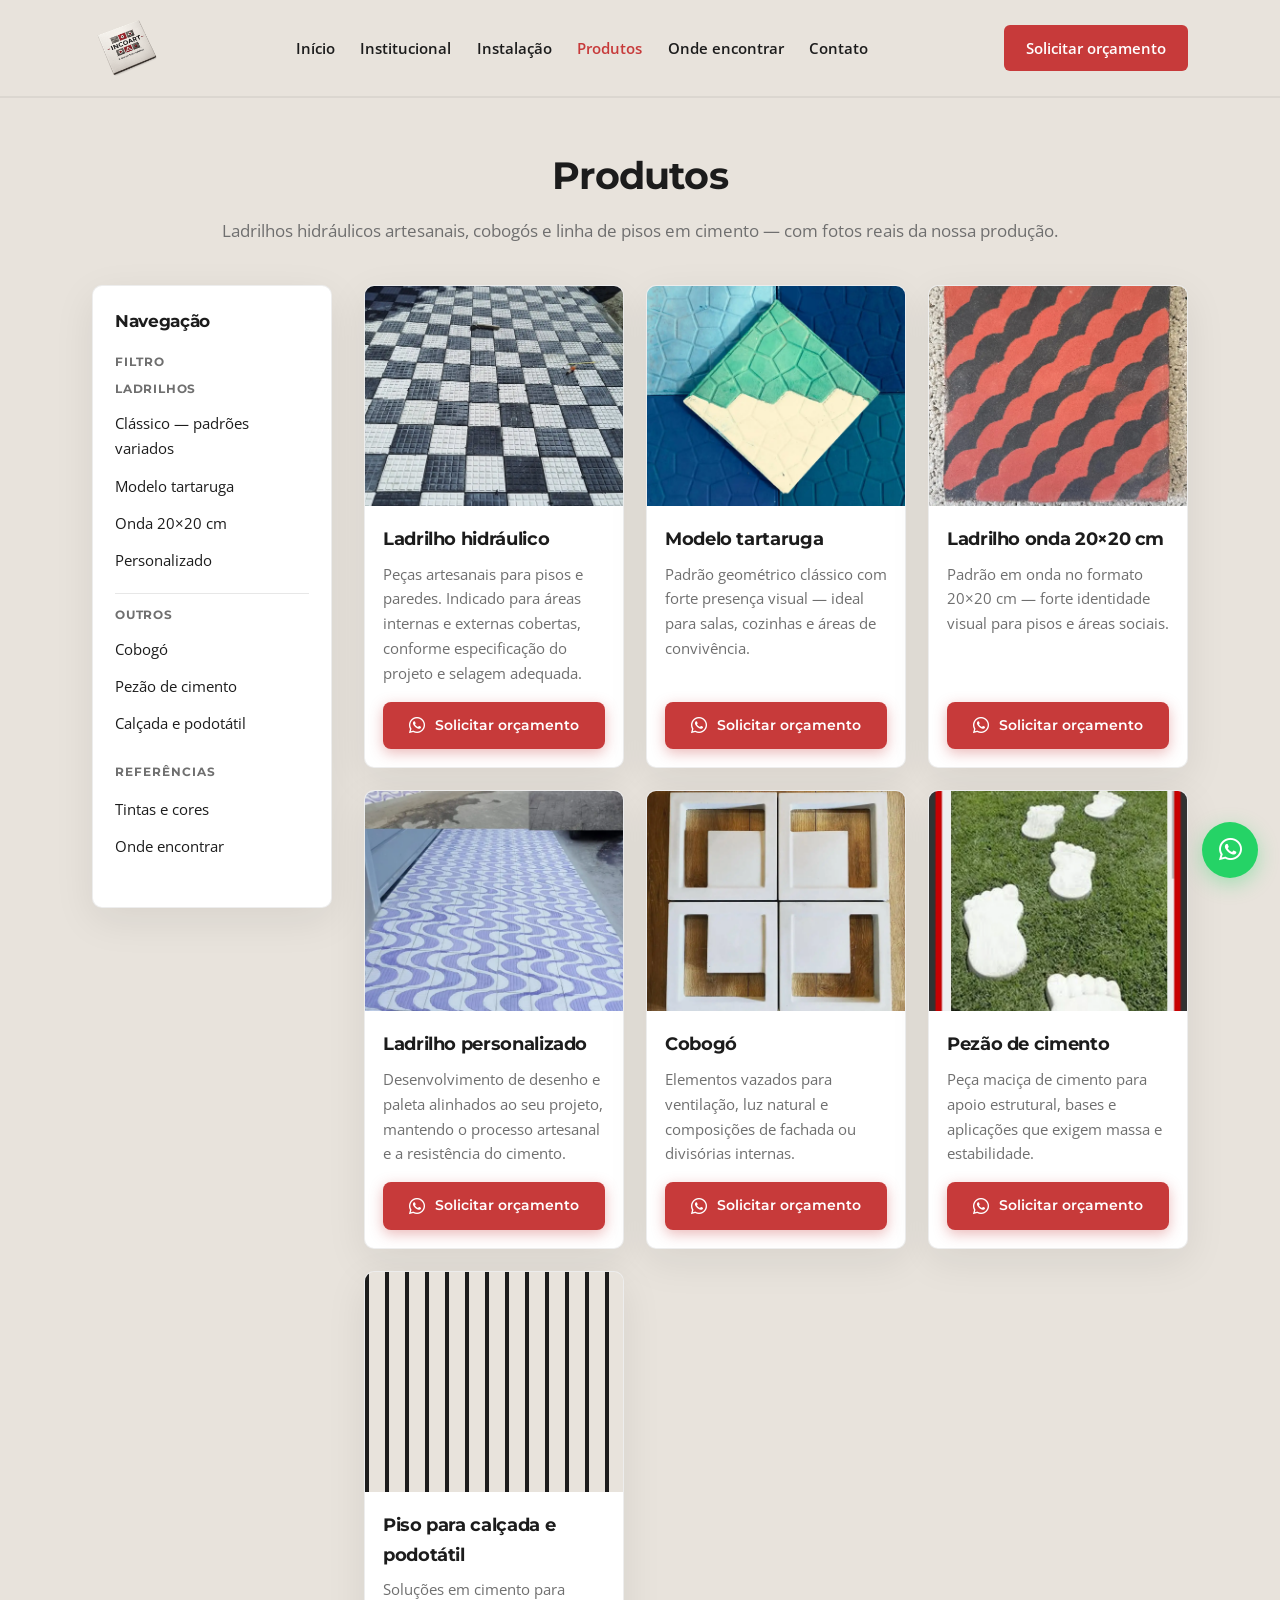
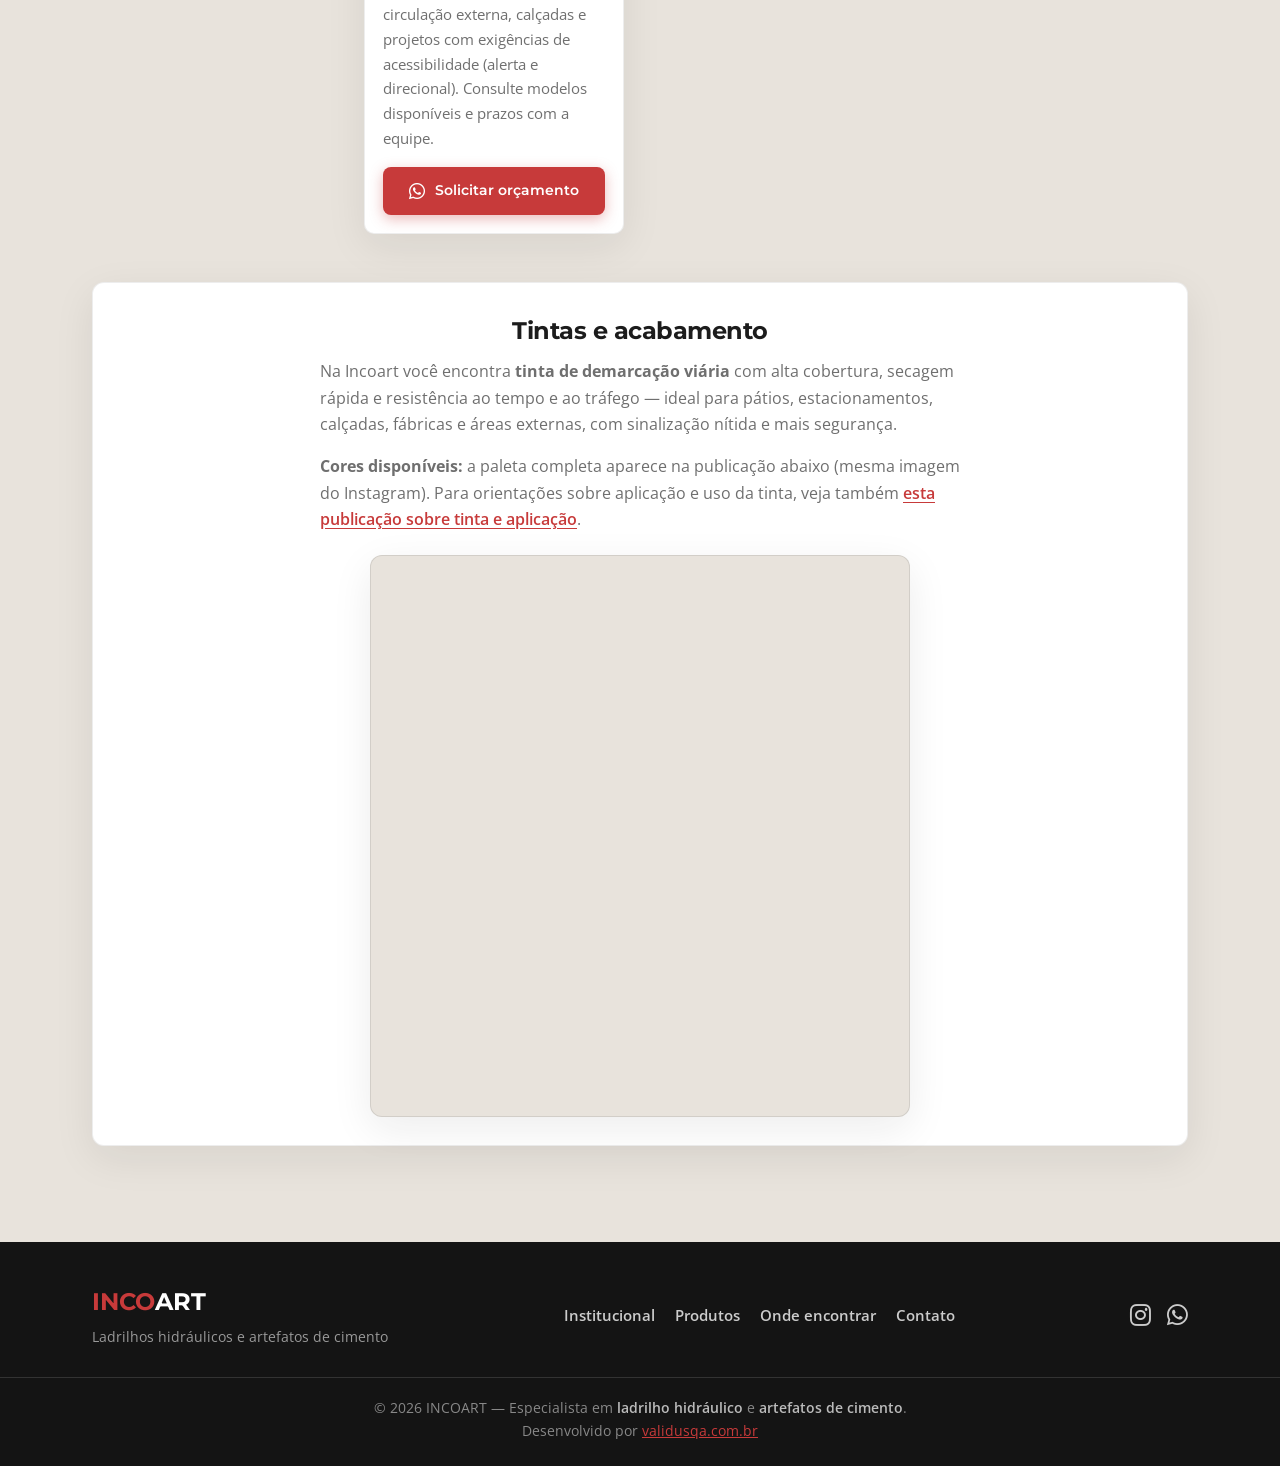
==== commit 7d222041: "Deploy do Site" ====
--- a/produtos.html
+++ b/produtos.html
@@ -194,6 +194,7 @@
     </div>
     <div class="footer-bottom">
       <p>© <span id="currentYear"></span> INCOART — Especialista em <strong>ladrilho hidráulico</strong> e <strong>artefatos de cimento</strong>.</p>
+      <p class="footer-credit">Desenvolvido por <a href="https://validusqa.com.br/" target="_blank" rel="noopener noreferrer">validusqa.com.br</a></p>
     </div>
   </footer>
 
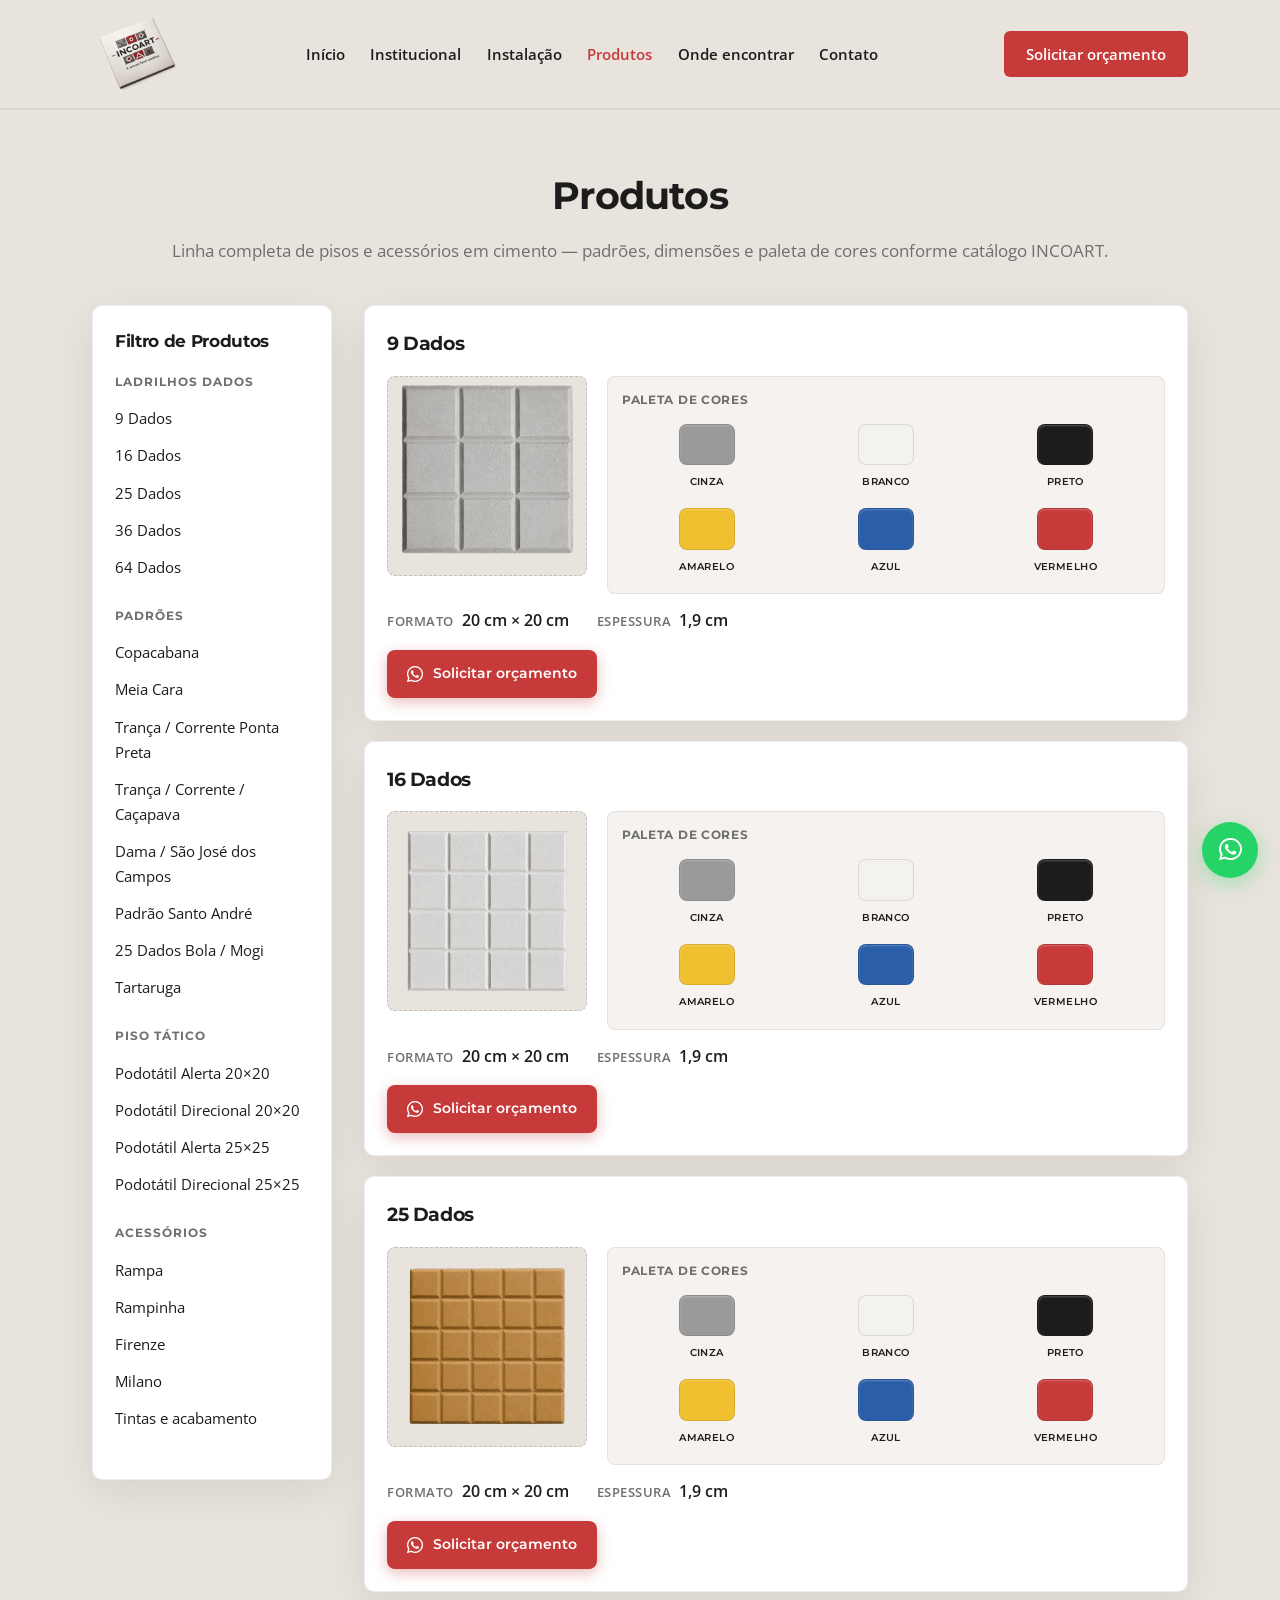
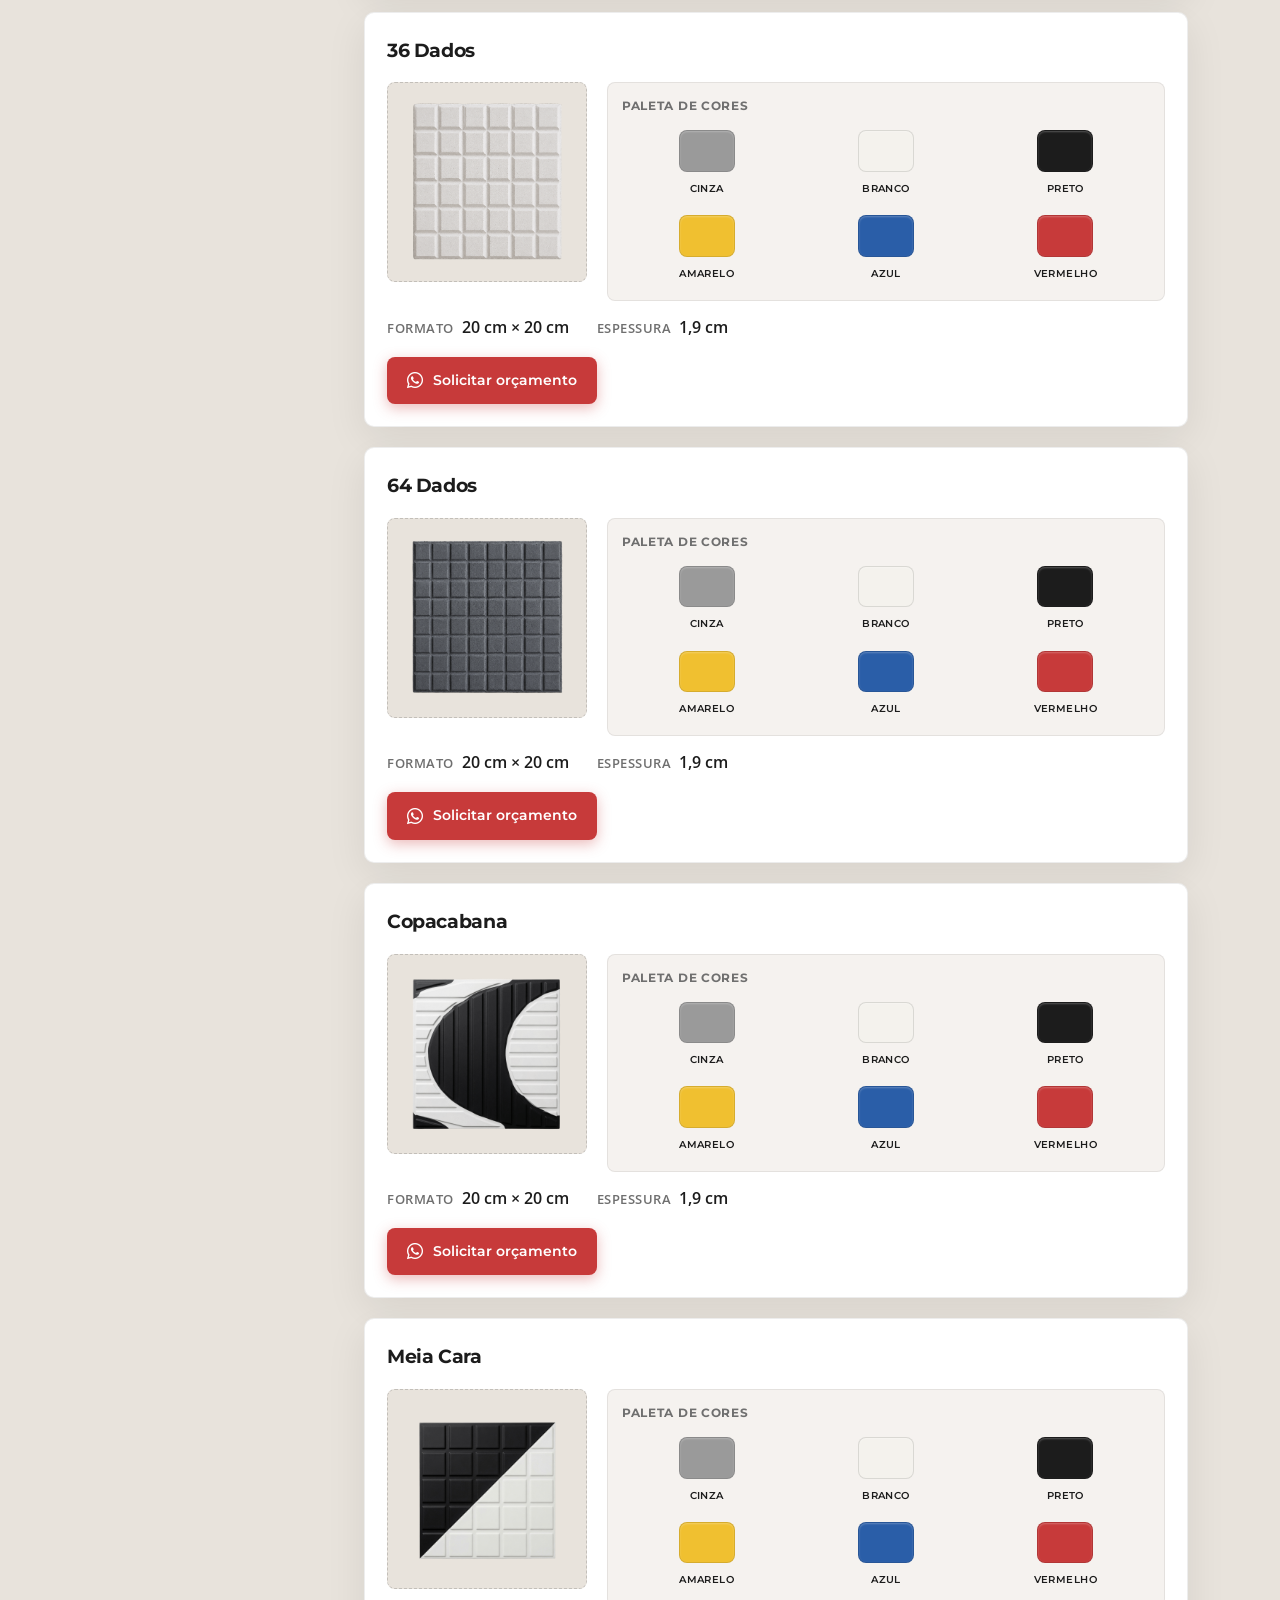
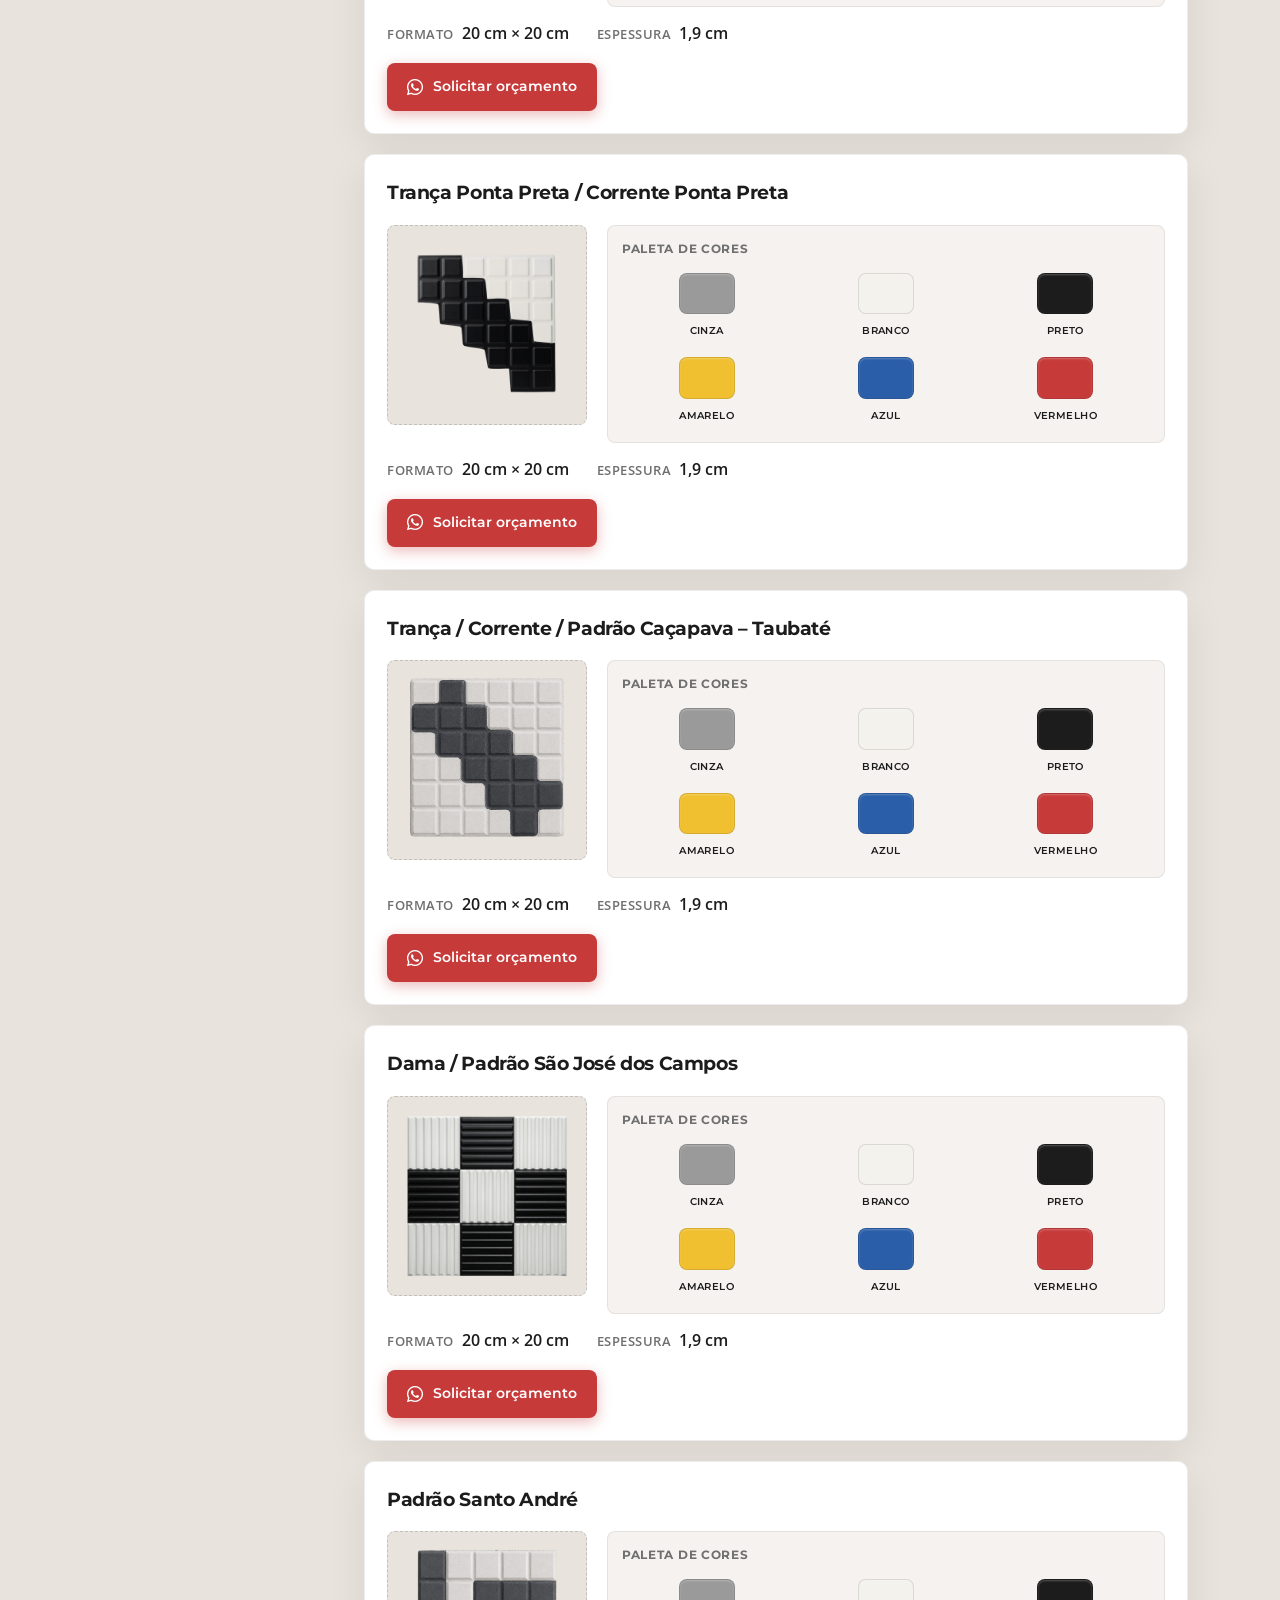
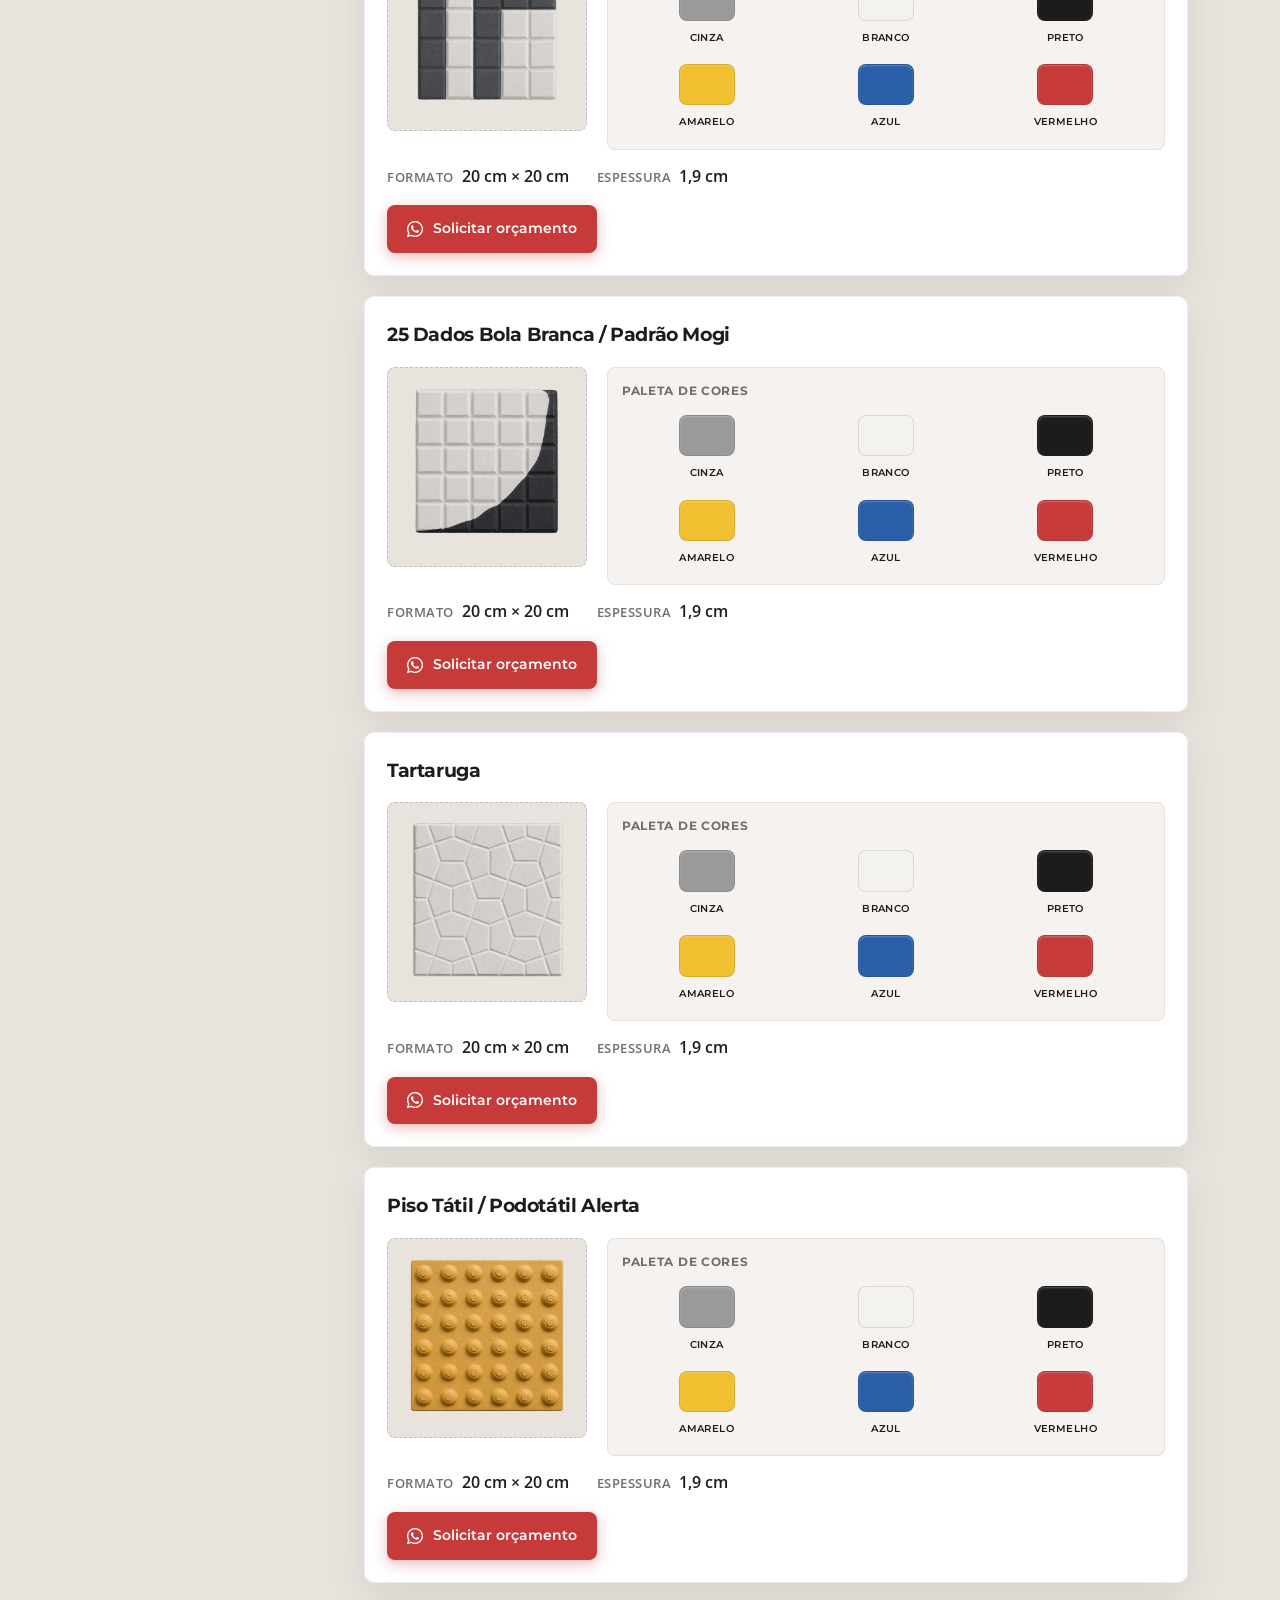
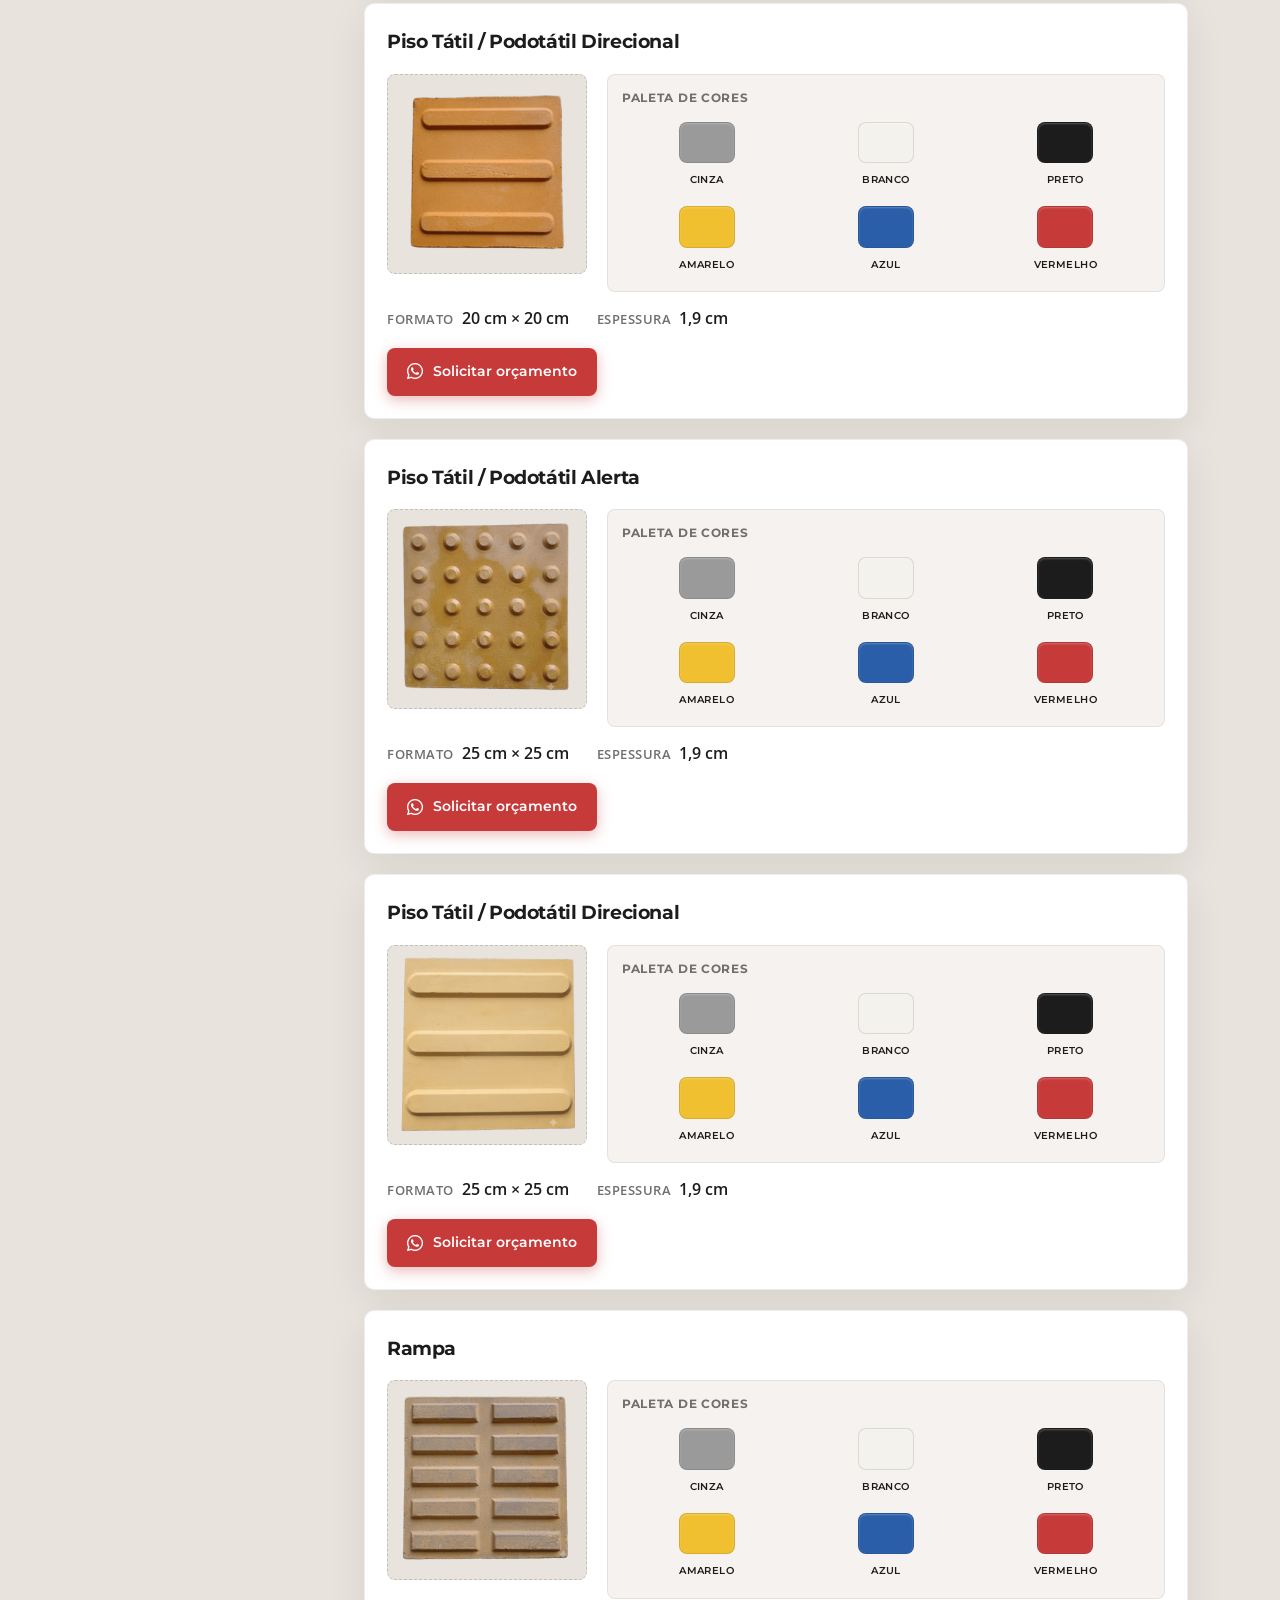
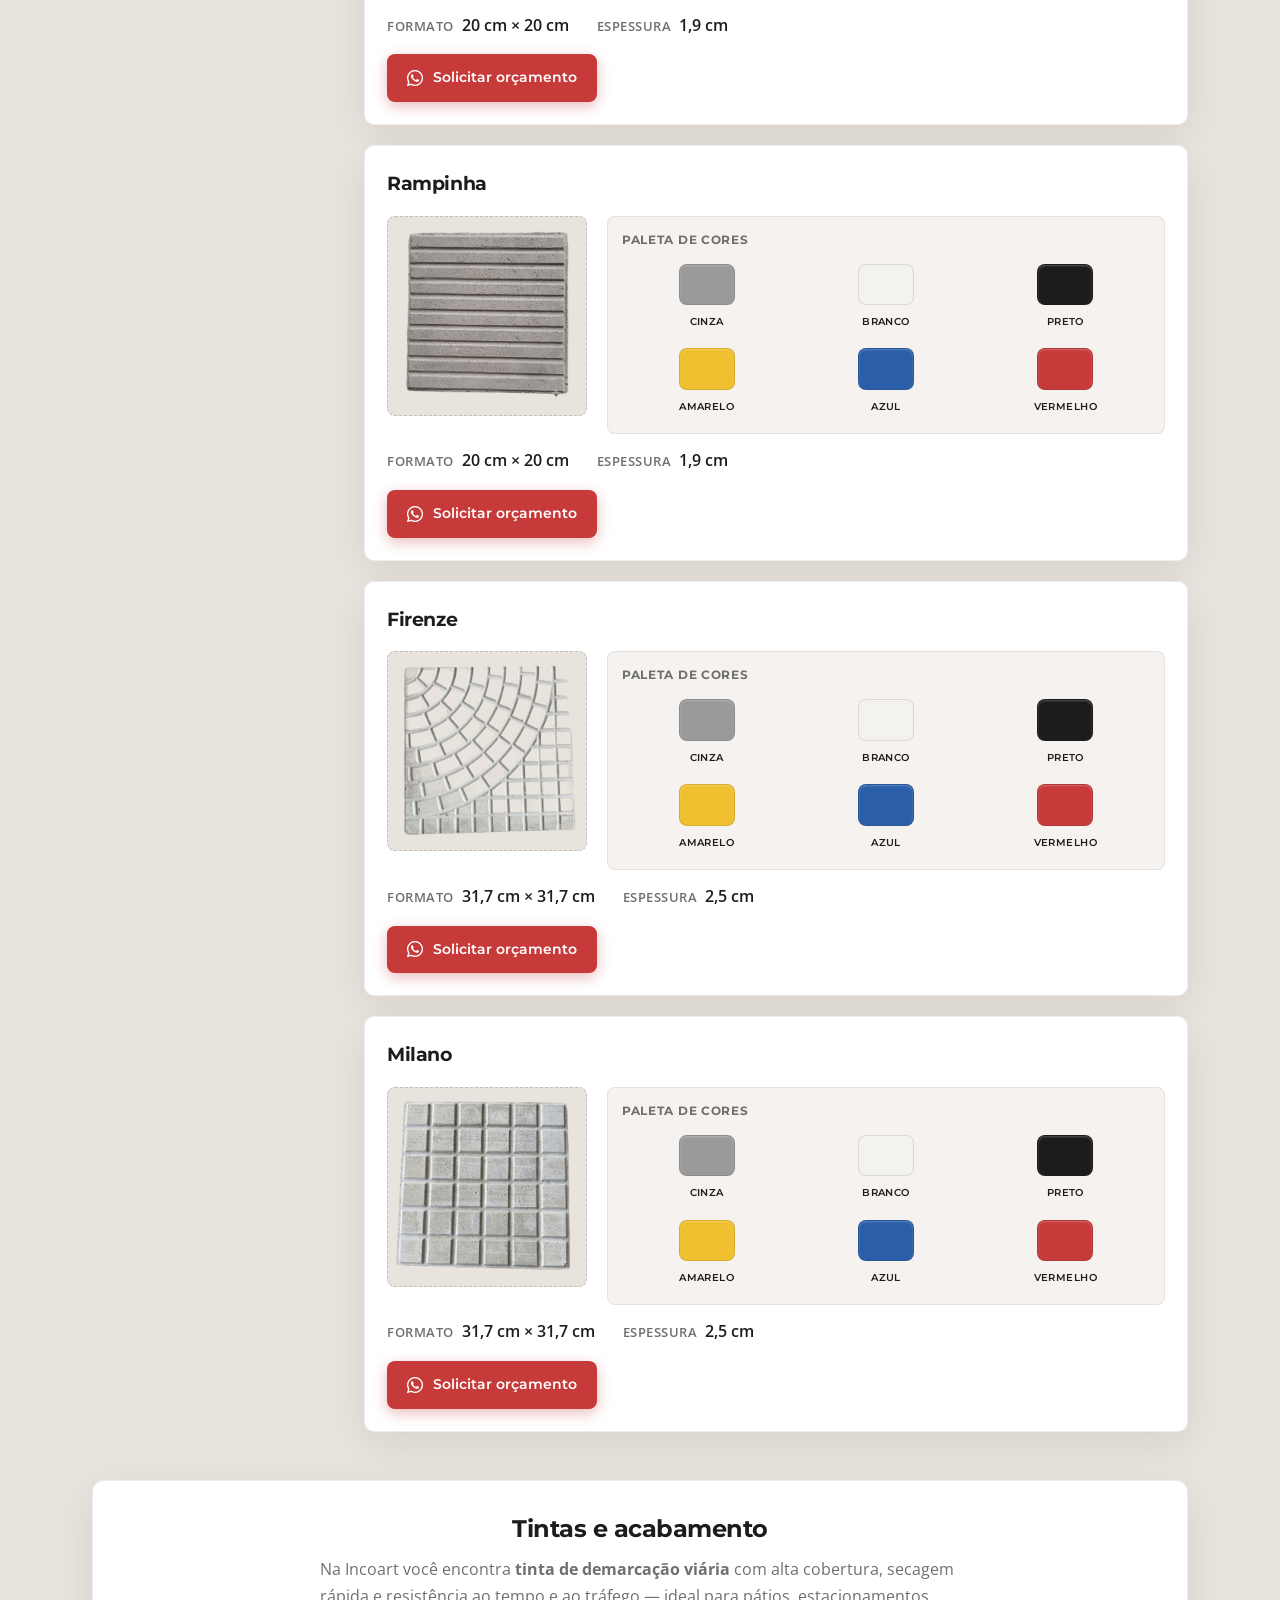
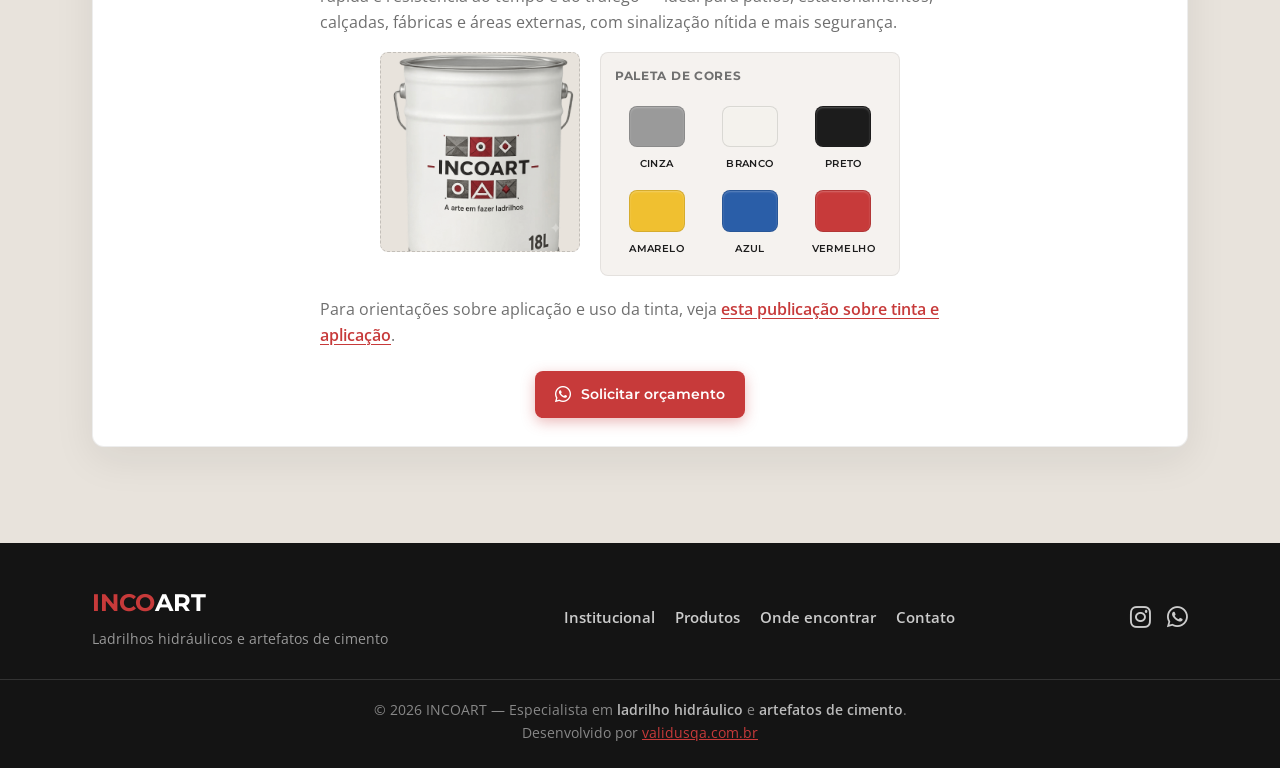
==== commit 41f428bf: "Atualizações do sites parte two" ====
--- a/produtos.html
+++ b/produtos.html
@@ -3,7 +3,7 @@
 <head>
   <meta charset="UTF-8" />
   <meta name="viewport" content="width=device-width, initial-scale=1.0" />
-  <meta name="description" content="Produtos INCOART: ladrilhos hidráulicos (tartaruga, onda, personalizado), cobogó, pezão de cimento, pisos e referência de tintas." />
+  <meta name="description" content="Catálogo INCOART: ladrilhos Dados, padrões clássicos, piso podotátil, rampas e peças especiais — com paleta de cores disponíveis." />
   <title>Produtos — INCOART Ladrilhos</title>
   <link rel="icon" href="src/images/favicon.svg" type="image/svg+xml" />
   <link href="https://fonts.googleapis.com/css2?family=Montserrat:wght@500;600;700&family=Open+Sans:wght@400;500;600&display=swap" rel="stylesheet" />
@@ -15,7 +15,7 @@
   <header class="navbar">
     <div class="container navbar-container">
       <a href="index.html" class="navbar-logo">
-        <img src="src/images/logo-incoart.png" alt="INCOART Ladrilhos" class="logo-img" width="180" height="72" />
+        <img src="src/images/logo-incoart.png" alt="INCOART Ladrilhos" class="logo-img" width="88" height="88" />
       </a>
 
       <nav class="navbar-menu" aria-label="Principal">
@@ -53,120 +53,609 @@
     <div class="container">
       <div class="page-header">
         <h1>Produtos</h1>
-        <p class="page-subtitle">Ladrilhos hidráulicos artesanais, cobogós e linha de pisos em cimento — com fotos reais da nossa produção.</p>
+        <p class="page-subtitle">Linha completa de pisos e acessórios em cimento — padrões, dimensões e paleta de cores conforme catálogo INCOART.</p>
       </div>
 
       <div class="produtos-content">
         <aside class="filtro-lateral" aria-label="Filtro de produtos">
-          <h3>Navegação</h3>
+          <h3>Filtro de Produtos</h3>
           <div class="filtro-grupo">
-            <h4>Filtro</h4>
+            <h4>Ladrilhos Dados</h4>
             <ul class="filtro-lista">
-              <li class="filtro-lista__grupo">Ladrilhos</li>
-              <li><a href="#ladrilho">Clássico — padrões variados</a></li>
-              <li><a href="#ladrilho-tartaruga">Modelo tartaruga</a></li>
-              <li><a href="#ladrilho-onda">Onda 20×20 cm</a></li>
-              <li><a href="#ladrilho-personalizado">Personalizado</a></li>
-              <li class="filtro-lista__grupo">Outros</li>
-              <li><a href="#cobogo">Cobogó</a></li>
-              <li><a href="#pezao-cimento">Pezão de cimento</a></li>
-              <li><a href="#pisos-cimento">Calçada e podotátil</a></li>
+              <li><a href="#9-dados">9 Dados</a></li>
+              <li><a href="#16-dados">16 Dados</a></li>
+              <li><a href="#25-dados">25 Dados</a></li>
+              <li><a href="#36-dados">36 Dados</a></li>
+              <li><a href="#64-dados">64 Dados</a></li>
             </ul>
           </div>
           <div class="filtro-grupo">
-            <h4>Referências</h4>
-            <ul>
-              <li><a href="#ref-tintas">Tintas e cores</a></li>
-              <li><a href="index.html#onde-encontrar">Onde encontrar</a></li>
+            <h4>Padrões</h4>
+            <ul class="filtro-lista">
+              <li><a href="#copacabana">Copacabana</a></li>
+              <li><a href="#meia-cara">Meia Cara</a></li>
+              <li><a href="#tranca-ponta-preta">Trança / Corrente Ponta Preta</a></li>
+              <li><a href="#tranca-cacapava">Trança / Corrente / Caçapava</a></li>
+              <li><a href="#dama-sjc">Dama / São José dos Campos</a></li>
+              <li><a href="#padrao-santo-andre">Padrão Santo André</a></li>
+              <li><a href="#25-dados-bola-mogi">25 Dados Bola / Mogi</a></li>
+              <li><a href="#ladrilho-tartaruga">Tartaruga</a></li>
+            </ul>
+          </div>
+          <div class="filtro-grupo">
+            <h4>Piso tático</h4>
+            <ul class="filtro-lista">
+              <li><a href="#podotatil-alerta-20">Podotátil Alerta 20×20</a></li>
+              <li><a href="#podotatil-direcional-20">Podotátil Direcional 20×20</a></li>
+              <li><a href="#podotatil-alerta-25">Podotátil Alerta 25×25</a></li>
+              <li><a href="#podotatil-direcional-25">Podotátil Direcional 25×25</a></li>
+            </ul>
+          </div>
+          <div class="filtro-grupo">
+            <h4>Acessórios</h4>
+            <ul class="filtro-lista">
+              <li><a href="#rampa">Rampa</a></li>
+              <li><a href="#rampinha">Rampinha</a></li>
+              <li><a href="#firenze">Firenze</a></li>
+              <li><a href="#milano">Milano</a></li>
+              <li><a href="#ref-tintas">Tintas e acabamento</a></li>
             </ul>
           </div>
         </aside>
 
-        <div class="produtos-grid">
-          <article class="produto-card geo-reveal" id="ladrilho">
-            <div class="produto-imagem">
-              <img src="src/images/produtos/ladrilhos_hidraulicos.webp" alt="Ladrilhos hidráulicos INCOART" width="400" height="220" loading="lazy" />
-            </div>
-            <div class="produto-info">
-              <h3>Ladrilho hidráulico</h3>
-              <p>Peças artesanais para pisos e paredes. Indicado para áreas internas e externas cobertas, conforme especificação do projeto e selagem adequada.</p>
-              <a href="https://wa.me/551239524244?text=Ol%C3%A1%21%20Gostaria%20de%20solicitar%20or%C3%A7amento%20de%3A%20Ladrilho%20hidr%C3%A1ulico%20%28linha%20cl%C3%A1ssica%20%2F%20padr%C3%B5es%20variados%29." class="btn-orcamento" target="_blank" rel="noopener noreferrer"><i class="fab fa-whatsapp" aria-hidden="true"></i> Solicitar orçamento</a>
-            </div>
-          </article>
-
-          <article class="produto-card geo-reveal" id="ladrilho-tartaruga">
-            <div class="produto-imagem">
-              <img src="src/images/produtos/ladrilhos_hidráulicos_modelo_tartaruga.webp" alt="Ladrilho hidráulico modelo tartaruga INCOART" width="400" height="220" loading="lazy" />
-            </div>
-            <div class="produto-info">
-              <h3>Modelo tartaruga</h3>
-              <p>Padrão geométrico clássico com forte presença visual — ideal para salas, cozinhas e áreas de convivência.</p>
-              <a href="https://wa.me/551239524244?text=Ol%C3%A1%21%20Gostaria%20de%20solicitar%20or%C3%A7amento%20de%3A%20Ladrilho%20hidr%C3%A1ulico%20modelo%20tartaruga." class="btn-orcamento" target="_blank" rel="noopener noreferrer"><i class="fab fa-whatsapp" aria-hidden="true"></i> Solicitar orçamento</a>
-            </div>
-          </article>
-
-          <article class="produto-card geo-reveal" id="ladrilho-onda">
-            <div class="produto-imagem">
-              <img src="src/images/produtos/Ladrilho_Onda_20x20.webp" alt="Ladrilho hidráulico onda 20x20 INCOART" width="400" height="220" loading="lazy" />
-            </div>
-            <div class="produto-info">
-              <h3>Ladrilho onda 20×20 cm</h3>
-              <p>Padrão em onda no formato 20×20 cm — forte identidade visual para pisos e áreas sociais.</p>
-              <a href="https://wa.me/551239524244?text=Ol%C3%A1%21%20Gostaria%20de%20solicitar%20or%C3%A7amento%20de%3A%20Ladrilho%20hidr%C3%A1ulico%20onda%2020x20%20cm." class="btn-orcamento" target="_blank" rel="noopener noreferrer"><i class="fab fa-whatsapp" aria-hidden="true"></i> Solicitar orçamento</a>
-            </div>
-          </article>
-
-          <article class="produto-card geo-reveal" id="ladrilho-personalizado">
-            <div class="produto-imagem">
-              <img src="src/images/produtos/Ladrilho_hidraulico_personalizado.webp" alt="Ladrilho hidráulico personalizado INCOART" width="400" height="220" loading="lazy" />
-            </div>
-            <div class="produto-info">
-              <h3>Ladrilho personalizado</h3>
-              <p>Desenvolvimento de desenho e paleta alinhados ao seu projeto, mantendo o processo artesanal e a resistência do cimento.</p>
-              <a href="https://wa.me/551239524244?text=Ol%C3%A1%21%20Gostaria%20de%20solicitar%20or%C3%A7amento%20de%3A%20Ladrilho%20hidr%C3%A1ulico%20personalizado." class="btn-orcamento" target="_blank" rel="noopener noreferrer"><i class="fab fa-whatsapp" aria-hidden="true"></i> Solicitar orçamento</a>
-            </div>
-          </article>
-
-          <article class="produto-card geo-reveal" id="cobogo">
-            <div class="produto-imagem">
-              <img src="src/images/produtos/cobogó.webp" alt="Cobogó INCOART" width="400" height="220" loading="lazy" />
-            </div>
-            <div class="produto-info">
-              <h3>Cobogó</h3>
-              <p>Elementos vazados para ventilação, luz natural e composições de fachada ou divisórias internas.</p>
-              <a href="https://wa.me/551239524244?text=Ol%C3%A1%21%20Gostaria%20de%20solicitar%20or%C3%A7amento%20de%3A%20Cobog%C3%B3." class="btn-orcamento" target="_blank" rel="noopener noreferrer"><i class="fab fa-whatsapp" aria-hidden="true"></i> Solicitar orçamento</a>
-            </div>
-          </article>
-
-          <article class="produto-card geo-reveal" id="pezao-cimento">
-            <div class="produto-imagem">
-              <img src="src/images/produtos/Pezao_de_Cimento.webp" alt="Pezão de cimento INCOART" width="400" height="220" loading="lazy" />
-            </div>
-            <div class="produto-info">
-              <h3>Pezão de cimento</h3>
-              <p>Peça maciça de cimento para apoio estrutural, bases e aplicações que exigem massa e estabilidade.</p>
-              <a href="https://wa.me/551239524244?text=Ol%C3%A1%21%20Gostaria%20de%20solicitar%20or%C3%A7amento%20de%3A%20Pez%C3%A3o%20de%20cimento." class="btn-orcamento" target="_blank" rel="noopener noreferrer"><i class="fab fa-whatsapp" aria-hidden="true"></i> Solicitar orçamento</a>
-            </div>
-          </article>
-
-          <article class="produto-card geo-reveal" id="pisos-cimento">
-            <div class="produto-imagem produto-imagem--c" role="img" aria-label="Linha de pisos em cimento"></div>
-            <div class="produto-info">
-              <h3>Piso para calçada e podotátil</h3>
-              <p>Soluções em cimento para circulação externa, calçadas e projetos com exigências de acessibilidade (alerta e direcional). Consulte modelos disponíveis e prazos com a equipe.</p>
-              <a href="https://wa.me/551239524244?text=Ol%C3%A1%21%20Gostaria%20de%20solicitar%20or%C3%A7amento%20de%3A%20Piso%20para%20cal%C3%A7ada%20e%2Fou%20piso%20podot%C3%A1til." class="btn-orcamento" target="_blank" rel="noopener noreferrer"><i class="fab fa-whatsapp" aria-hidden="true"></i> Solicitar orçamento</a>
-            </div>
-          </article>
+        <div class="produtos-main">
+          <div class="produtos-catalogo">
+
+            <article class="produto-catalogo-item geo-reveal" id="9-dados">
+              <h3>9 Dados</h3>
+              <div class="produto-catalogo-item__visual">
+                <div class="produto-catalogo-item__imagem">
+                  <img src="src/images/produtos/9_dados.png" alt="9 Dados INCOART" width="400" height="400" loading="lazy" />
+                </div>
+                <div class="produto-catalogo-item__paleta">
+                  <p class="produto-catalogo-item__paleta-label">Paleta de cores</p>
+                  <ul class="paleta-cores paleta-cores--compact" aria-label="Cores disponíveis">
+                    <li class="paleta-cores__item"><span class="paleta-cores__swatch paleta-cores__swatch--cinza"></span><span class="paleta-cores__nome">Cinza</span></li>
+                    <li class="paleta-cores__item"><span class="paleta-cores__swatch paleta-cores__swatch--branco"></span><span class="paleta-cores__nome">Branco</span></li>
+                    <li class="paleta-cores__item"><span class="paleta-cores__swatch paleta-cores__swatch--preto"></span><span class="paleta-cores__nome">Preto</span></li>
+                    <li class="paleta-cores__item"><span class="paleta-cores__swatch paleta-cores__swatch--amarelo"></span><span class="paleta-cores__nome">Amarelo</span></li>
+                    <li class="paleta-cores__item"><span class="paleta-cores__swatch paleta-cores__swatch--azul"></span><span class="paleta-cores__nome">Azul</span></li>
+                    <li class="paleta-cores__item"><span class="paleta-cores__swatch paleta-cores__swatch--vermelho"></span><span class="paleta-cores__nome">Vermelho</span></li>
+                  </ul>
+                </div>
+              </div>
+              <dl class="produto-catalogo-item__specs">
+                <div><dt>Formato</dt><dd>20 cm × 20 cm</dd></div>
+                <div><dt>Espessura</dt><dd>1,9 cm</dd></div>
+              </dl>
+              <a href="https://wa.me/551239524244?text=Ol%C3%A1%21%20Gostaria%20de%20solicitar%20or%C3%A7amento%20de%3A%209%20Dados." class="btn-orcamento" target="_blank" rel="noopener noreferrer"><i class="fab fa-whatsapp" aria-hidden="true"></i> Solicitar orçamento</a>
+            </article>
+
+            <article class="produto-catalogo-item geo-reveal" id="16-dados">
+              <h3>16 Dados</h3>
+              <div class="produto-catalogo-item__visual">
+                <div class="produto-catalogo-item__imagem">
+                  <img src="src/images/produtos/16_dados.png" alt="16 Dados INCOART" width="400" height="400" loading="lazy" />
+                </div>
+                <div class="produto-catalogo-item__paleta">
+                  <p class="produto-catalogo-item__paleta-label">Paleta de cores</p>
+                  <ul class="paleta-cores paleta-cores--compact" aria-label="Cores disponíveis">
+                    <li class="paleta-cores__item"><span class="paleta-cores__swatch paleta-cores__swatch--cinza"></span><span class="paleta-cores__nome">Cinza</span></li>
+                    <li class="paleta-cores__item"><span class="paleta-cores__swatch paleta-cores__swatch--branco"></span><span class="paleta-cores__nome">Branco</span></li>
+                    <li class="paleta-cores__item"><span class="paleta-cores__swatch paleta-cores__swatch--preto"></span><span class="paleta-cores__nome">Preto</span></li>
+                    <li class="paleta-cores__item"><span class="paleta-cores__swatch paleta-cores__swatch--amarelo"></span><span class="paleta-cores__nome">Amarelo</span></li>
+                    <li class="paleta-cores__item"><span class="paleta-cores__swatch paleta-cores__swatch--azul"></span><span class="paleta-cores__nome">Azul</span></li>
+                    <li class="paleta-cores__item"><span class="paleta-cores__swatch paleta-cores__swatch--vermelho"></span><span class="paleta-cores__nome">Vermelho</span></li>
+                  </ul>
+                </div>
+              </div>
+              <dl class="produto-catalogo-item__specs">
+                <div><dt>Formato</dt><dd>20 cm × 20 cm</dd></div>
+                <div><dt>Espessura</dt><dd>1,9 cm</dd></div>
+              </dl>
+              <a href="https://wa.me/551239524244?text=Ol%C3%A1%21%20Gostaria%20de%20solicitar%20or%C3%A7amento%20de%3A%2016%20Dados." class="btn-orcamento" target="_blank" rel="noopener noreferrer"><i class="fab fa-whatsapp" aria-hidden="true"></i> Solicitar orçamento</a>
+            </article>
+
+            <article class="produto-catalogo-item geo-reveal" id="25-dados">
+              <h3>25 Dados</h3>
+              <div class="produto-catalogo-item__visual">
+                <div class="produto-catalogo-item__imagem">
+                  <img src="src/images/produtos/25_dados.png" alt="25 Dados INCOART" width="400" height="400" loading="lazy" />
+                </div>
+                <div class="produto-catalogo-item__paleta">
+                  <p class="produto-catalogo-item__paleta-label">Paleta de cores</p>
+                  <ul class="paleta-cores paleta-cores--compact" aria-label="Cores disponíveis">
+                    <li class="paleta-cores__item"><span class="paleta-cores__swatch paleta-cores__swatch--cinza"></span><span class="paleta-cores__nome">Cinza</span></li>
+                    <li class="paleta-cores__item"><span class="paleta-cores__swatch paleta-cores__swatch--branco"></span><span class="paleta-cores__nome">Branco</span></li>
+                    <li class="paleta-cores__item"><span class="paleta-cores__swatch paleta-cores__swatch--preto"></span><span class="paleta-cores__nome">Preto</span></li>
+                    <li class="paleta-cores__item"><span class="paleta-cores__swatch paleta-cores__swatch--amarelo"></span><span class="paleta-cores__nome">Amarelo</span></li>
+                    <li class="paleta-cores__item"><span class="paleta-cores__swatch paleta-cores__swatch--azul"></span><span class="paleta-cores__nome">Azul</span></li>
+                    <li class="paleta-cores__item"><span class="paleta-cores__swatch paleta-cores__swatch--vermelho"></span><span class="paleta-cores__nome">Vermelho</span></li>
+                  </ul>
+                </div>
+              </div>
+              <dl class="produto-catalogo-item__specs">
+                <div><dt>Formato</dt><dd>20 cm × 20 cm</dd></div>
+                <div><dt>Espessura</dt><dd>1,9 cm</dd></div>
+              </dl>
+              <a href="https://wa.me/551239524244?text=Ol%C3%A1%21%20Gostaria%20de%20solicitar%20or%C3%A7amento%20de%3A%2025%20Dados." class="btn-orcamento" target="_blank" rel="noopener noreferrer"><i class="fab fa-whatsapp" aria-hidden="true"></i> Solicitar orçamento</a>
+            </article>
+
+            <article class="produto-catalogo-item geo-reveal" id="36-dados">
+              <h3>36 Dados</h3>
+              <div class="produto-catalogo-item__visual">
+                <div class="produto-catalogo-item__imagem">
+                  <img src="src/images/produtos/36_dados.png" alt="36 Dados INCOART" width="400" height="400" loading="lazy" />
+                </div>
+                <div class="produto-catalogo-item__paleta">
+                  <p class="produto-catalogo-item__paleta-label">Paleta de cores</p>
+                  <ul class="paleta-cores paleta-cores--compact" aria-label="Cores disponíveis">
+                    <li class="paleta-cores__item"><span class="paleta-cores__swatch paleta-cores__swatch--cinza"></span><span class="paleta-cores__nome">Cinza</span></li>
+                    <li class="paleta-cores__item"><span class="paleta-cores__swatch paleta-cores__swatch--branco"></span><span class="paleta-cores__nome">Branco</span></li>
+                    <li class="paleta-cores__item"><span class="paleta-cores__swatch paleta-cores__swatch--preto"></span><span class="paleta-cores__nome">Preto</span></li>
+                    <li class="paleta-cores__item"><span class="paleta-cores__swatch paleta-cores__swatch--amarelo"></span><span class="paleta-cores__nome">Amarelo</span></li>
+                    <li class="paleta-cores__item"><span class="paleta-cores__swatch paleta-cores__swatch--azul"></span><span class="paleta-cores__nome">Azul</span></li>
+                    <li class="paleta-cores__item"><span class="paleta-cores__swatch paleta-cores__swatch--vermelho"></span><span class="paleta-cores__nome">Vermelho</span></li>
+                  </ul>
+                </div>
+              </div>
+              <dl class="produto-catalogo-item__specs">
+                <div><dt>Formato</dt><dd>20 cm × 20 cm</dd></div>
+                <div><dt>Espessura</dt><dd>1,9 cm</dd></div>
+              </dl>
+              <a href="https://wa.me/551239524244?text=Ol%C3%A1%21%20Gostaria%20de%20solicitar%20or%C3%A7amento%20de%3A%2036%20Dados." class="btn-orcamento" target="_blank" rel="noopener noreferrer"><i class="fab fa-whatsapp" aria-hidden="true"></i> Solicitar orçamento</a>
+            </article>
+
+            <article class="produto-catalogo-item geo-reveal" id="64-dados">
+              <h3>64 Dados</h3>
+              <div class="produto-catalogo-item__visual">
+                <div class="produto-catalogo-item__imagem">
+                  <img src="src/images/produtos/64_dados.png" alt="64 Dados INCOART" width="400" height="400" loading="lazy" />
+                </div>
+                <div class="produto-catalogo-item__paleta">
+                  <p class="produto-catalogo-item__paleta-label">Paleta de cores</p>
+                  <ul class="paleta-cores paleta-cores--compact" aria-label="Cores disponíveis">
+                    <li class="paleta-cores__item"><span class="paleta-cores__swatch paleta-cores__swatch--cinza"></span><span class="paleta-cores__nome">Cinza</span></li>
+                    <li class="paleta-cores__item"><span class="paleta-cores__swatch paleta-cores__swatch--branco"></span><span class="paleta-cores__nome">Branco</span></li>
+                    <li class="paleta-cores__item"><span class="paleta-cores__swatch paleta-cores__swatch--preto"></span><span class="paleta-cores__nome">Preto</span></li>
+                    <li class="paleta-cores__item"><span class="paleta-cores__swatch paleta-cores__swatch--amarelo"></span><span class="paleta-cores__nome">Amarelo</span></li>
+                    <li class="paleta-cores__item"><span class="paleta-cores__swatch paleta-cores__swatch--azul"></span><span class="paleta-cores__nome">Azul</span></li>
+                    <li class="paleta-cores__item"><span class="paleta-cores__swatch paleta-cores__swatch--vermelho"></span><span class="paleta-cores__nome">Vermelho</span></li>
+                  </ul>
+                </div>
+              </div>
+              <dl class="produto-catalogo-item__specs">
+                <div><dt>Formato</dt><dd>20 cm × 20 cm</dd></div>
+                <div><dt>Espessura</dt><dd>1,9 cm</dd></div>
+              </dl>
+              <a href="https://wa.me/551239524244?text=Ol%C3%A1%21%20Gostaria%20de%20solicitar%20or%C3%A7amento%20de%3A%2064%20Dados." class="btn-orcamento" target="_blank" rel="noopener noreferrer"><i class="fab fa-whatsapp" aria-hidden="true"></i> Solicitar orçamento</a>
+            </article>
+
+            <article class="produto-catalogo-item geo-reveal" id="copacabana">
+              <h3>Copacabana</h3>
+              <div class="produto-catalogo-item__visual">
+                <div class="produto-catalogo-item__imagem">
+                  <img src="src/images/produtos/copacabana.png" alt="Copacabana INCOART" width="400" height="400" loading="lazy" />
+                </div>
+                <div class="produto-catalogo-item__paleta">
+                  <p class="produto-catalogo-item__paleta-label">Paleta de cores</p>
+                  <ul class="paleta-cores paleta-cores--compact" aria-label="Cores disponíveis">
+                    <li class="paleta-cores__item"><span class="paleta-cores__swatch paleta-cores__swatch--cinza"></span><span class="paleta-cores__nome">Cinza</span></li>
+                    <li class="paleta-cores__item"><span class="paleta-cores__swatch paleta-cores__swatch--branco"></span><span class="paleta-cores__nome">Branco</span></li>
+                    <li class="paleta-cores__item"><span class="paleta-cores__swatch paleta-cores__swatch--preto"></span><span class="paleta-cores__nome">Preto</span></li>
+                    <li class="paleta-cores__item"><span class="paleta-cores__swatch paleta-cores__swatch--amarelo"></span><span class="paleta-cores__nome">Amarelo</span></li>
+                    <li class="paleta-cores__item"><span class="paleta-cores__swatch paleta-cores__swatch--azul"></span><span class="paleta-cores__nome">Azul</span></li>
+                    <li class="paleta-cores__item"><span class="paleta-cores__swatch paleta-cores__swatch--vermelho"></span><span class="paleta-cores__nome">Vermelho</span></li>
+                  </ul>
+                </div>
+              </div>
+              <dl class="produto-catalogo-item__specs">
+                <div><dt>Formato</dt><dd>20 cm × 20 cm</dd></div>
+                <div><dt>Espessura</dt><dd>1,9 cm</dd></div>
+              </dl>
+              <a href="https://wa.me/551239524244?text=Ol%C3%A1%21%20Gostaria%20de%20solicitar%20or%C3%A7amento%20de%3A%20Copacabana." class="btn-orcamento" target="_blank" rel="noopener noreferrer"><i class="fab fa-whatsapp" aria-hidden="true"></i> Solicitar orçamento</a>
+            </article>
+
+            <article class="produto-catalogo-item geo-reveal" id="meia-cara">
+              <h3>Meia Cara</h3>
+              <div class="produto-catalogo-item__visual">
+                <div class="produto-catalogo-item__imagem">
+                  <img src="src/images/produtos/meia_clara.png" alt="Meia Cara INCOART" width="400" height="400" loading="lazy" />
+                </div>
+                <div class="produto-catalogo-item__paleta">
+                  <p class="produto-catalogo-item__paleta-label">Paleta de cores</p>
+                  <ul class="paleta-cores paleta-cores--compact" aria-label="Cores disponíveis">
+                    <li class="paleta-cores__item"><span class="paleta-cores__swatch paleta-cores__swatch--cinza"></span><span class="paleta-cores__nome">Cinza</span></li>
+                    <li class="paleta-cores__item"><span class="paleta-cores__swatch paleta-cores__swatch--branco"></span><span class="paleta-cores__nome">Branco</span></li>
+                    <li class="paleta-cores__item"><span class="paleta-cores__swatch paleta-cores__swatch--preto"></span><span class="paleta-cores__nome">Preto</span></li>
+                    <li class="paleta-cores__item"><span class="paleta-cores__swatch paleta-cores__swatch--amarelo"></span><span class="paleta-cores__nome">Amarelo</span></li>
+                    <li class="paleta-cores__item"><span class="paleta-cores__swatch paleta-cores__swatch--azul"></span><span class="paleta-cores__nome">Azul</span></li>
+                    <li class="paleta-cores__item"><span class="paleta-cores__swatch paleta-cores__swatch--vermelho"></span><span class="paleta-cores__nome">Vermelho</span></li>
+                  </ul>
+                </div>
+              </div>
+              <dl class="produto-catalogo-item__specs">
+                <div><dt>Formato</dt><dd>20 cm × 20 cm</dd></div>
+                <div><dt>Espessura</dt><dd>1,9 cm</dd></div>
+              </dl>
+              <a href="https://wa.me/551239524244?text=Ol%C3%A1%21%20Gostaria%20de%20solicitar%20or%C3%A7amento%20de%3A%20Meia%20Cara." class="btn-orcamento" target="_blank" rel="noopener noreferrer"><i class="fab fa-whatsapp" aria-hidden="true"></i> Solicitar orçamento</a>
+            </article>
+
+            <article class="produto-catalogo-item geo-reveal" id="tranca-ponta-preta">
+              <h3>Trança Ponta Preta / Corrente Ponta Preta</h3>
+              <div class="produto-catalogo-item__visual">
+                <div class="produto-catalogo-item__imagem">
+                  <img src="src/images/produtos/tranca_ponta_preta.png" alt="Trança Ponta Preta INCOART" width="400" height="400" loading="lazy" />
+                </div>
+                <div class="produto-catalogo-item__paleta">
+                  <p class="produto-catalogo-item__paleta-label">Paleta de cores</p>
+                  <ul class="paleta-cores paleta-cores--compact" aria-label="Cores disponíveis">
+                    <li class="paleta-cores__item"><span class="paleta-cores__swatch paleta-cores__swatch--cinza"></span><span class="paleta-cores__nome">Cinza</span></li>
+                    <li class="paleta-cores__item"><span class="paleta-cores__swatch paleta-cores__swatch--branco"></span><span class="paleta-cores__nome">Branco</span></li>
+                    <li class="paleta-cores__item"><span class="paleta-cores__swatch paleta-cores__swatch--preto"></span><span class="paleta-cores__nome">Preto</span></li>
+                    <li class="paleta-cores__item"><span class="paleta-cores__swatch paleta-cores__swatch--amarelo"></span><span class="paleta-cores__nome">Amarelo</span></li>
+                    <li class="paleta-cores__item"><span class="paleta-cores__swatch paleta-cores__swatch--azul"></span><span class="paleta-cores__nome">Azul</span></li>
+                    <li class="paleta-cores__item"><span class="paleta-cores__swatch paleta-cores__swatch--vermelho"></span><span class="paleta-cores__nome">Vermelho</span></li>
+                  </ul>
+                </div>
+              </div>
+              <dl class="produto-catalogo-item__specs">
+                <div><dt>Formato</dt><dd>20 cm × 20 cm</dd></div>
+                <div><dt>Espessura</dt><dd>1,9 cm</dd></div>
+              </dl>
+              <a href="https://wa.me/551239524244?text=Ol%C3%A1%21%20Gostaria%20de%20solicitar%20or%C3%A7amento%20de%3A%20Tranca%20Ponta%20Preta%20%2F%20Corrente%20Ponta%20Preta." class="btn-orcamento" target="_blank" rel="noopener noreferrer"><i class="fab fa-whatsapp" aria-hidden="true"></i> Solicitar orçamento</a>
+            </article>
+
+            <article class="produto-catalogo-item geo-reveal" id="tranca-cacapava">
+              <h3>Trança / Corrente / Padrão Caçapava – Taubaté</h3>
+              <div class="produto-catalogo-item__visual">
+                <div class="produto-catalogo-item__imagem">
+                  <img src="src/images/produtos/cacapava_taubate.png" alt="Trança / Corrente / Padrão Caçapava – Taubaté INCOART" width="400" height="400" loading="lazy" />
+                </div>
+                <div class="produto-catalogo-item__paleta">
+                  <p class="produto-catalogo-item__paleta-label">Paleta de cores</p>
+                  <ul class="paleta-cores paleta-cores--compact" aria-label="Cores disponíveis">
+                    <li class="paleta-cores__item"><span class="paleta-cores__swatch paleta-cores__swatch--cinza"></span><span class="paleta-cores__nome">Cinza</span></li>
+                    <li class="paleta-cores__item"><span class="paleta-cores__swatch paleta-cores__swatch--branco"></span><span class="paleta-cores__nome">Branco</span></li>
+                    <li class="paleta-cores__item"><span class="paleta-cores__swatch paleta-cores__swatch--preto"></span><span class="paleta-cores__nome">Preto</span></li>
+                    <li class="paleta-cores__item"><span class="paleta-cores__swatch paleta-cores__swatch--amarelo"></span><span class="paleta-cores__nome">Amarelo</span></li>
+                    <li class="paleta-cores__item"><span class="paleta-cores__swatch paleta-cores__swatch--azul"></span><span class="paleta-cores__nome">Azul</span></li>
+                    <li class="paleta-cores__item"><span class="paleta-cores__swatch paleta-cores__swatch--vermelho"></span><span class="paleta-cores__nome">Vermelho</span></li>
+                  </ul>
+                </div>
+              </div>
+              <dl class="produto-catalogo-item__specs">
+                <div><dt>Formato</dt><dd>20 cm × 20 cm</dd></div>
+                <div><dt>Espessura</dt><dd>1,9 cm</dd></div>
+              </dl>
+              <a href="https://wa.me/551239524244?text=Ol%C3%A1%21%20Gostaria%20de%20solicitar%20or%C3%A7amento%20de%3A%20Tranca%20%2F%20Corrente%20%2F%20Padrao%20Cacapava." class="btn-orcamento" target="_blank" rel="noopener noreferrer"><i class="fab fa-whatsapp" aria-hidden="true"></i> Solicitar orçamento</a>
+            </article>
+
+            <article class="produto-catalogo-item geo-reveal" id="dama-sjc">
+              <h3>Dama / Padrão São José dos Campos</h3>
+              <div class="produto-catalogo-item__visual">
+                <div class="produto-catalogo-item__imagem">
+                  <img src="src/images/produtos/dama_sao_jose.png" alt="Dama / São José dos Campos INCOART" width="400" height="400" loading="lazy" />
+                </div>
+                <div class="produto-catalogo-item__paleta">
+                  <p class="produto-catalogo-item__paleta-label">Paleta de cores</p>
+                  <ul class="paleta-cores paleta-cores--compact" aria-label="Cores disponíveis">
+                    <li class="paleta-cores__item"><span class="paleta-cores__swatch paleta-cores__swatch--cinza"></span><span class="paleta-cores__nome">Cinza</span></li>
+                    <li class="paleta-cores__item"><span class="paleta-cores__swatch paleta-cores__swatch--branco"></span><span class="paleta-cores__nome">Branco</span></li>
+                    <li class="paleta-cores__item"><span class="paleta-cores__swatch paleta-cores__swatch--preto"></span><span class="paleta-cores__nome">Preto</span></li>
+                    <li class="paleta-cores__item"><span class="paleta-cores__swatch paleta-cores__swatch--amarelo"></span><span class="paleta-cores__nome">Amarelo</span></li>
+                    <li class="paleta-cores__item"><span class="paleta-cores__swatch paleta-cores__swatch--azul"></span><span class="paleta-cores__nome">Azul</span></li>
+                    <li class="paleta-cores__item"><span class="paleta-cores__swatch paleta-cores__swatch--vermelho"></span><span class="paleta-cores__nome">Vermelho</span></li>
+                  </ul>
+                </div>
+              </div>
+              <dl class="produto-catalogo-item__specs">
+                <div><dt>Formato</dt><dd>20 cm × 20 cm</dd></div>
+                <div><dt>Espessura</dt><dd>1,9 cm</dd></div>
+              </dl>
+              <a href="https://wa.me/551239524244?text=Ol%C3%A1%21%20Gostaria%20de%20solicitar%20or%C3%A7amento%20de%3A%20Dama%20%2F%20Padrao%20Sao%20Jose%20dos%20Campos." class="btn-orcamento" target="_blank" rel="noopener noreferrer"><i class="fab fa-whatsapp" aria-hidden="true"></i> Solicitar orçamento</a>
+            </article>
+
+            <article class="produto-catalogo-item geo-reveal" id="padrao-santo-andre">
+              <h3>Padrão Santo André</h3>
+              <div class="produto-catalogo-item__visual">
+                <div class="produto-catalogo-item__imagem">
+                  <img src="src/images/produtos/padrao_santo_andre.png" alt="Padrão Santo André INCOART" width="400" height="400" loading="lazy" />
+                </div>
+                <div class="produto-catalogo-item__paleta">
+                  <p class="produto-catalogo-item__paleta-label">Paleta de cores</p>
+                  <ul class="paleta-cores paleta-cores--compact" aria-label="Cores disponíveis">
+                    <li class="paleta-cores__item"><span class="paleta-cores__swatch paleta-cores__swatch--cinza"></span><span class="paleta-cores__nome">Cinza</span></li>
+                    <li class="paleta-cores__item"><span class="paleta-cores__swatch paleta-cores__swatch--branco"></span><span class="paleta-cores__nome">Branco</span></li>
+                    <li class="paleta-cores__item"><span class="paleta-cores__swatch paleta-cores__swatch--preto"></span><span class="paleta-cores__nome">Preto</span></li>
+                    <li class="paleta-cores__item"><span class="paleta-cores__swatch paleta-cores__swatch--amarelo"></span><span class="paleta-cores__nome">Amarelo</span></li>
+                    <li class="paleta-cores__item"><span class="paleta-cores__swatch paleta-cores__swatch--azul"></span><span class="paleta-cores__nome">Azul</span></li>
+                    <li class="paleta-cores__item"><span class="paleta-cores__swatch paleta-cores__swatch--vermelho"></span><span class="paleta-cores__nome">Vermelho</span></li>
+                  </ul>
+                </div>
+              </div>
+              <dl class="produto-catalogo-item__specs">
+                <div><dt>Formato</dt><dd>20 cm × 20 cm</dd></div>
+                <div><dt>Espessura</dt><dd>1,9 cm</dd></div>
+              </dl>
+              <a href="https://wa.me/551239524244?text=Ol%C3%A1%21%20Gostaria%20de%20solicitar%20or%C3%A7amento%20de%3A%20Padrao%20Santo%20Andre." class="btn-orcamento" target="_blank" rel="noopener noreferrer"><i class="fab fa-whatsapp" aria-hidden="true"></i> Solicitar orçamento</a>
+            </article>
+
+            <article class="produto-catalogo-item geo-reveal" id="25-dados-bola-mogi">
+              <h3>25 Dados Bola Branca / Padrão Mogi</h3>
+              <div class="produto-catalogo-item__visual">
+                <div class="produto-catalogo-item__imagem">
+                  <img src="src/images/produtos/25_dados_bola_branca_mogi.png" alt="25 Dados Bola Branca / Padrão Mogi INCOART" width="400" height="400" loading="lazy" />
+                </div>
+                <div class="produto-catalogo-item__paleta">
+                  <p class="produto-catalogo-item__paleta-label">Paleta de cores</p>
+                  <ul class="paleta-cores paleta-cores--compact" aria-label="Cores disponíveis">
+                    <li class="paleta-cores__item"><span class="paleta-cores__swatch paleta-cores__swatch--cinza"></span><span class="paleta-cores__nome">Cinza</span></li>
+                    <li class="paleta-cores__item"><span class="paleta-cores__swatch paleta-cores__swatch--branco"></span><span class="paleta-cores__nome">Branco</span></li>
+                    <li class="paleta-cores__item"><span class="paleta-cores__swatch paleta-cores__swatch--preto"></span><span class="paleta-cores__nome">Preto</span></li>
+                    <li class="paleta-cores__item"><span class="paleta-cores__swatch paleta-cores__swatch--amarelo"></span><span class="paleta-cores__nome">Amarelo</span></li>
+                    <li class="paleta-cores__item"><span class="paleta-cores__swatch paleta-cores__swatch--azul"></span><span class="paleta-cores__nome">Azul</span></li>
+                    <li class="paleta-cores__item"><span class="paleta-cores__swatch paleta-cores__swatch--vermelho"></span><span class="paleta-cores__nome">Vermelho</span></li>
+                  </ul>
+                </div>
+              </div>
+              <dl class="produto-catalogo-item__specs">
+                <div><dt>Formato</dt><dd>20 cm × 20 cm</dd></div>
+                <div><dt>Espessura</dt><dd>1,9 cm</dd></div>
+              </dl>
+              <a href="https://wa.me/551239524244?text=Ol%C3%A1%21%20Gostaria%20de%20solicitar%20or%C3%A7amento%20de%3A%2025%20Dados%20Bola%20Branca%20%2F%20Padrao%20Mogi." class="btn-orcamento" target="_blank" rel="noopener noreferrer"><i class="fab fa-whatsapp" aria-hidden="true"></i> Solicitar orçamento</a>
+            </article>
+
+            <article class="produto-catalogo-item geo-reveal" id="ladrilho-tartaruga">
+              <h3>Tartaruga</h3>
+              <div class="produto-catalogo-item__visual">
+                <div class="produto-catalogo-item__imagem">
+                  <img src="src/images/produtos/tartaruga.png" alt="Ladrilhos Hidráulicos Modelo Tartaruga INCOART" width="400" height="400" loading="lazy" />
+                </div>
+                <div class="produto-catalogo-item__paleta">
+                  <p class="produto-catalogo-item__paleta-label">Paleta de cores</p>
+                  <ul class="paleta-cores paleta-cores--compact" aria-label="Cores disponíveis">
+                    <li class="paleta-cores__item"><span class="paleta-cores__swatch paleta-cores__swatch--cinza"></span><span class="paleta-cores__nome">Cinza</span></li>
+                    <li class="paleta-cores__item"><span class="paleta-cores__swatch paleta-cores__swatch--branco"></span><span class="paleta-cores__nome">Branco</span></li>
+                    <li class="paleta-cores__item"><span class="paleta-cores__swatch paleta-cores__swatch--preto"></span><span class="paleta-cores__nome">Preto</span></li>
+                    <li class="paleta-cores__item"><span class="paleta-cores__swatch paleta-cores__swatch--amarelo"></span><span class="paleta-cores__nome">Amarelo</span></li>
+                    <li class="paleta-cores__item"><span class="paleta-cores__swatch paleta-cores__swatch--azul"></span><span class="paleta-cores__nome">Azul</span></li>
+                    <li class="paleta-cores__item"><span class="paleta-cores__swatch paleta-cores__swatch--vermelho"></span><span class="paleta-cores__nome">Vermelho</span></li>
+                  </ul>
+                </div>
+              </div>
+              <dl class="produto-catalogo-item__specs">
+                <div><dt>Formato</dt><dd>20 cm × 20 cm</dd></div>
+                <div><dt>Espessura</dt><dd>1,9 cm</dd></div>
+              </dl>
+              <a href="https://wa.me/551239524244?text=Ol%C3%A1%21%20Gostaria%20de%20solicitar%20or%C3%A7amento%20de%3A%20Tartaruga." class="btn-orcamento" target="_blank" rel="noopener noreferrer"><i class="fab fa-whatsapp" aria-hidden="true"></i> Solicitar orçamento</a>
+            </article>
+
+            <article class="produto-catalogo-item geo-reveal" id="podotatil-alerta-20">
+              <h3>Piso Tátil / Podotátil Alerta</h3>
+              <div class="produto-catalogo-item__visual">
+                <div class="produto-catalogo-item__imagem">
+                  <img src="src/images/produtos/podotatil_alerta_20.png" alt="Piso Tátil / Podotátil Alerta 20×20 INCOART" width="400" height="400" loading="lazy" />
+                </div>
+                <div class="produto-catalogo-item__paleta">
+                  <p class="produto-catalogo-item__paleta-label">Paleta de cores</p>
+                  <ul class="paleta-cores paleta-cores--compact" aria-label="Cores disponíveis">
+                    <li class="paleta-cores__item"><span class="paleta-cores__swatch paleta-cores__swatch--cinza"></span><span class="paleta-cores__nome">Cinza</span></li>
+                    <li class="paleta-cores__item"><span class="paleta-cores__swatch paleta-cores__swatch--branco"></span><span class="paleta-cores__nome">Branco</span></li>
+                    <li class="paleta-cores__item"><span class="paleta-cores__swatch paleta-cores__swatch--preto"></span><span class="paleta-cores__nome">Preto</span></li>
+                    <li class="paleta-cores__item"><span class="paleta-cores__swatch paleta-cores__swatch--amarelo"></span><span class="paleta-cores__nome">Amarelo</span></li>
+                    <li class="paleta-cores__item"><span class="paleta-cores__swatch paleta-cores__swatch--azul"></span><span class="paleta-cores__nome">Azul</span></li>
+                    <li class="paleta-cores__item"><span class="paleta-cores__swatch paleta-cores__swatch--vermelho"></span><span class="paleta-cores__nome">Vermelho</span></li>
+                  </ul>
+                </div>
+              </div>
+              <dl class="produto-catalogo-item__specs">
+                <div><dt>Formato</dt><dd>20 cm × 20 cm</dd></div>
+                <div><dt>Espessura</dt><dd>1,9 cm</dd></div>
+              </dl>
+              <a href="https://wa.me/551239524244?text=Ol%C3%A1%21%20Gostaria%20de%20solicitar%20or%C3%A7amento%20de%3A%20Piso%20Tatil%20Alerta%2020x20." class="btn-orcamento" target="_blank" rel="noopener noreferrer"><i class="fab fa-whatsapp" aria-hidden="true"></i> Solicitar orçamento</a>
+            </article>
+
+            <article class="produto-catalogo-item geo-reveal" id="podotatil-direcional-20">
+              <h3>Piso Tátil / Podotátil Direcional</h3>
+              <div class="produto-catalogo-item__visual">
+                <div class="produto-catalogo-item__imagem">
+                  <img src="src/images/produtos/podotatil_direcional_20.png" alt="Piso Tátil / Podotátil Direcional 20×20 INCOART" width="400" height="400" loading="lazy" />
+                </div>
+                <div class="produto-catalogo-item__paleta">
+                  <p class="produto-catalogo-item__paleta-label">Paleta de cores</p>
+                  <ul class="paleta-cores paleta-cores--compact" aria-label="Cores disponíveis">
+                    <li class="paleta-cores__item"><span class="paleta-cores__swatch paleta-cores__swatch--cinza"></span><span class="paleta-cores__nome">Cinza</span></li>
+                    <li class="paleta-cores__item"><span class="paleta-cores__swatch paleta-cores__swatch--branco"></span><span class="paleta-cores__nome">Branco</span></li>
+                    <li class="paleta-cores__item"><span class="paleta-cores__swatch paleta-cores__swatch--preto"></span><span class="paleta-cores__nome">Preto</span></li>
+                    <li class="paleta-cores__item"><span class="paleta-cores__swatch paleta-cores__swatch--amarelo"></span><span class="paleta-cores__nome">Amarelo</span></li>
+                    <li class="paleta-cores__item"><span class="paleta-cores__swatch paleta-cores__swatch--azul"></span><span class="paleta-cores__nome">Azul</span></li>
+                    <li class="paleta-cores__item"><span class="paleta-cores__swatch paleta-cores__swatch--vermelho"></span><span class="paleta-cores__nome">Vermelho</span></li>
+                  </ul>
+                </div>
+              </div>
+              <dl class="produto-catalogo-item__specs">
+                <div><dt>Formato</dt><dd>20 cm × 20 cm</dd></div>
+                <div><dt>Espessura</dt><dd>1,9 cm</dd></div>
+              </dl>
+              <a href="https://wa.me/551239524244?text=Ol%C3%A1%21%20Gostaria%20de%20solicitar%20or%C3%A7amento%20de%3A%20Piso%20Tatil%20Direcional%2020x20." class="btn-orcamento" target="_blank" rel="noopener noreferrer"><i class="fab fa-whatsapp" aria-hidden="true"></i> Solicitar orçamento</a>
+            </article>
+
+            <article class="produto-catalogo-item geo-reveal" id="podotatil-alerta-25">
+              <h3>Piso Tátil / Podotátil Alerta</h3>
+              <div class="produto-catalogo-item__visual">
+                <div class="produto-catalogo-item__imagem">
+                  <img src="src/images/produtos/podotatil_alerta_25.png" alt="Piso Tátil / Podotátil Alerta 25×25 INCOART" width="400" height="400" loading="lazy" />
+                </div>
+                <div class="produto-catalogo-item__paleta">
+                  <p class="produto-catalogo-item__paleta-label">Paleta de cores</p>
+                  <ul class="paleta-cores paleta-cores--compact" aria-label="Cores disponíveis">
+                    <li class="paleta-cores__item"><span class="paleta-cores__swatch paleta-cores__swatch--cinza"></span><span class="paleta-cores__nome">Cinza</span></li>
+                    <li class="paleta-cores__item"><span class="paleta-cores__swatch paleta-cores__swatch--branco"></span><span class="paleta-cores__nome">Branco</span></li>
+                    <li class="paleta-cores__item"><span class="paleta-cores__swatch paleta-cores__swatch--preto"></span><span class="paleta-cores__nome">Preto</span></li>
+                    <li class="paleta-cores__item"><span class="paleta-cores__swatch paleta-cores__swatch--amarelo"></span><span class="paleta-cores__nome">Amarelo</span></li>
+                    <li class="paleta-cores__item"><span class="paleta-cores__swatch paleta-cores__swatch--azul"></span><span class="paleta-cores__nome">Azul</span></li>
+                    <li class="paleta-cores__item"><span class="paleta-cores__swatch paleta-cores__swatch--vermelho"></span><span class="paleta-cores__nome">Vermelho</span></li>
+                  </ul>
+                </div>
+              </div>
+              <dl class="produto-catalogo-item__specs">
+                <div><dt>Formato</dt><dd>25 cm × 25 cm</dd></div>
+                <div><dt>Espessura</dt><dd>1,9 cm</dd></div>
+              </dl>
+              <a href="https://wa.me/551239524244?text=Ol%C3%A1%21%20Gostaria%20de%20solicitar%20or%C3%A7amento%20de%3A%20Piso%20Tatil%20Alerta%2025x25." class="btn-orcamento" target="_blank" rel="noopener noreferrer"><i class="fab fa-whatsapp" aria-hidden="true"></i> Solicitar orçamento</a>
+            </article>
+
+            <article class="produto-catalogo-item geo-reveal" id="podotatil-direcional-25">
+              <h3>Piso Tátil / Podotátil Direcional</h3>
+              <div class="produto-catalogo-item__visual">
+                <div class="produto-catalogo-item__imagem">
+                  <img src="src/images/produtos/podotatil_direcional_25.png" alt="Piso Tátil / Podotátil Direcional 25×25 INCOART" width="400" height="400" loading="lazy" />
+                </div>
+                <div class="produto-catalogo-item__paleta">
+                  <p class="produto-catalogo-item__paleta-label">Paleta de cores</p>
+                  <ul class="paleta-cores paleta-cores--compact" aria-label="Cores disponíveis">
+                    <li class="paleta-cores__item"><span class="paleta-cores__swatch paleta-cores__swatch--cinza"></span><span class="paleta-cores__nome">Cinza</span></li>
+                    <li class="paleta-cores__item"><span class="paleta-cores__swatch paleta-cores__swatch--branco"></span><span class="paleta-cores__nome">Branco</span></li>
+                    <li class="paleta-cores__item"><span class="paleta-cores__swatch paleta-cores__swatch--preto"></span><span class="paleta-cores__nome">Preto</span></li>
+                    <li class="paleta-cores__item"><span class="paleta-cores__swatch paleta-cores__swatch--amarelo"></span><span class="paleta-cores__nome">Amarelo</span></li>
+                    <li class="paleta-cores__item"><span class="paleta-cores__swatch paleta-cores__swatch--azul"></span><span class="paleta-cores__nome">Azul</span></li>
+                    <li class="paleta-cores__item"><span class="paleta-cores__swatch paleta-cores__swatch--vermelho"></span><span class="paleta-cores__nome">Vermelho</span></li>
+                  </ul>
+                </div>
+              </div>
+              <dl class="produto-catalogo-item__specs">
+                <div><dt>Formato</dt><dd>25 cm × 25 cm</dd></div>
+                <div><dt>Espessura</dt><dd>1,9 cm</dd></div>
+              </dl>
+              <a href="https://wa.me/551239524244?text=Ol%C3%A1%21%20Gostaria%20de%20solicitar%20or%C3%A7amento%20de%3A%20Piso%20Tatil%20Direcional%2025x25." class="btn-orcamento" target="_blank" rel="noopener noreferrer"><i class="fab fa-whatsapp" aria-hidden="true"></i> Solicitar orçamento</a>
+            </article>
+
+            <article class="produto-catalogo-item geo-reveal" id="rampa">
+              <h3>Rampa</h3>
+              <div class="produto-catalogo-item__visual">
+                <div class="produto-catalogo-item__imagem">
+                  <img src="src/images/produtos/rampa.png" alt="Rampa INCOART" width="400" height="400" loading="lazy" />
+                </div>
+                <div class="produto-catalogo-item__paleta">
+                  <p class="produto-catalogo-item__paleta-label">Paleta de cores</p>
+                  <ul class="paleta-cores paleta-cores--compact" aria-label="Cores disponíveis">
+                    <li class="paleta-cores__item"><span class="paleta-cores__swatch paleta-cores__swatch--cinza"></span><span class="paleta-cores__nome">Cinza</span></li>
+                    <li class="paleta-cores__item"><span class="paleta-cores__swatch paleta-cores__swatch--branco"></span><span class="paleta-cores__nome">Branco</span></li>
+                    <li class="paleta-cores__item"><span class="paleta-cores__swatch paleta-cores__swatch--preto"></span><span class="paleta-cores__nome">Preto</span></li>
+                    <li class="paleta-cores__item"><span class="paleta-cores__swatch paleta-cores__swatch--amarelo"></span><span class="paleta-cores__nome">Amarelo</span></li>
+                    <li class="paleta-cores__item"><span class="paleta-cores__swatch paleta-cores__swatch--azul"></span><span class="paleta-cores__nome">Azul</span></li>
+                    <li class="paleta-cores__item"><span class="paleta-cores__swatch paleta-cores__swatch--vermelho"></span><span class="paleta-cores__nome">Vermelho</span></li>
+                  </ul>
+                </div>
+              </div>
+              <dl class="produto-catalogo-item__specs">
+                <div><dt>Formato</dt><dd>20 cm × 20 cm</dd></div>
+                <div><dt>Espessura</dt><dd>1,9 cm</dd></div>
+              </dl>
+              <a href="https://wa.me/551239524244?text=Ol%C3%A1%21%20Gostaria%20de%20solicitar%20or%C3%A7amento%20de%3A%20Rampa." class="btn-orcamento" target="_blank" rel="noopener noreferrer"><i class="fab fa-whatsapp" aria-hidden="true"></i> Solicitar orçamento</a>
+            </article>
+
+            <article class="produto-catalogo-item geo-reveal" id="rampinha">
+              <h3>Rampinha</h3>
+              <div class="produto-catalogo-item__visual">
+                <div class="produto-catalogo-item__imagem">
+                  <img src="src/images/produtos/rampinha.png" alt="Rampinha INCOART" width="400" height="400" loading="lazy" />
+                </div>
+                <div class="produto-catalogo-item__paleta">
+                  <p class="produto-catalogo-item__paleta-label">Paleta de cores</p>
+                  <ul class="paleta-cores paleta-cores--compact" aria-label="Cores disponíveis">
+                    <li class="paleta-cores__item"><span class="paleta-cores__swatch paleta-cores__swatch--cinza"></span><span class="paleta-cores__nome">Cinza</span></li>
+                    <li class="paleta-cores__item"><span class="paleta-cores__swatch paleta-cores__swatch--branco"></span><span class="paleta-cores__nome">Branco</span></li>
+                    <li class="paleta-cores__item"><span class="paleta-cores__swatch paleta-cores__swatch--preto"></span><span class="paleta-cores__nome">Preto</span></li>
+                    <li class="paleta-cores__item"><span class="paleta-cores__swatch paleta-cores__swatch--amarelo"></span><span class="paleta-cores__nome">Amarelo</span></li>
+                    <li class="paleta-cores__item"><span class="paleta-cores__swatch paleta-cores__swatch--azul"></span><span class="paleta-cores__nome">Azul</span></li>
+                    <li class="paleta-cores__item"><span class="paleta-cores__swatch paleta-cores__swatch--vermelho"></span><span class="paleta-cores__nome">Vermelho</span></li>
+                  </ul>
+                </div>
+              </div>
+              <dl class="produto-catalogo-item__specs">
+                <div><dt>Formato</dt><dd>20 cm × 20 cm</dd></div>
+                <div><dt>Espessura</dt><dd>1,9 cm</dd></div>
+              </dl>
+              <a href="https://wa.me/551239524244?text=Ol%C3%A1%21%20Gostaria%20de%20solicitar%20or%C3%A7amento%20de%3A%20Rampinha." class="btn-orcamento" target="_blank" rel="noopener noreferrer"><i class="fab fa-whatsapp" aria-hidden="true"></i> Solicitar orçamento</a>
+            </article>
+
+            <article class="produto-catalogo-item geo-reveal" id="firenze">
+              <h3>Firenze</h3>
+              <div class="produto-catalogo-item__visual">
+                <div class="produto-catalogo-item__imagem">
+                  <img src="src/images/produtos/firenze.png" alt="Firenze INCOART" width="400" height="400" loading="lazy" />
+                </div>
+                <div class="produto-catalogo-item__paleta">
+                  <p class="produto-catalogo-item__paleta-label">Paleta de cores</p>
+                  <ul class="paleta-cores paleta-cores--compact" aria-label="Cores disponíveis">
+                    <li class="paleta-cores__item"><span class="paleta-cores__swatch paleta-cores__swatch--cinza"></span><span class="paleta-cores__nome">Cinza</span></li>
+                    <li class="paleta-cores__item"><span class="paleta-cores__swatch paleta-cores__swatch--branco"></span><span class="paleta-cores__nome">Branco</span></li>
+                    <li class="paleta-cores__item"><span class="paleta-cores__swatch paleta-cores__swatch--preto"></span><span class="paleta-cores__nome">Preto</span></li>
+                    <li class="paleta-cores__item"><span class="paleta-cores__swatch paleta-cores__swatch--amarelo"></span><span class="paleta-cores__nome">Amarelo</span></li>
+                    <li class="paleta-cores__item"><span class="paleta-cores__swatch paleta-cores__swatch--azul"></span><span class="paleta-cores__nome">Azul</span></li>
+                    <li class="paleta-cores__item"><span class="paleta-cores__swatch paleta-cores__swatch--vermelho"></span><span class="paleta-cores__nome">Vermelho</span></li>
+                  </ul>
+                </div>
+              </div>
+              <dl class="produto-catalogo-item__specs">
+                <div><dt>Formato</dt><dd>31,7 cm × 31,7 cm</dd></div>
+                <div><dt>Espessura</dt><dd>2,5 cm</dd></div>
+              </dl>
+              <a href="https://wa.me/551239524244?text=Ol%C3%A1%21%20Gostaria%20de%20solicitar%20or%C3%A7amento%20de%3A%20Firenze." class="btn-orcamento" target="_blank" rel="noopener noreferrer"><i class="fab fa-whatsapp" aria-hidden="true"></i> Solicitar orçamento</a>
+            </article>
+
+            <article class="produto-catalogo-item geo-reveal" id="milano">
+              <h3>Milano</h3>
+              <div class="produto-catalogo-item__visual">
+                <div class="produto-catalogo-item__imagem">
+                  <img src="src/images/produtos/milano.png" alt="Milano INCOART" width="400" height="400" loading="lazy" />
+                </div>
+                <div class="produto-catalogo-item__paleta">
+                  <p class="produto-catalogo-item__paleta-label">Paleta de cores</p>
+                  <ul class="paleta-cores paleta-cores--compact" aria-label="Cores disponíveis">
+                    <li class="paleta-cores__item"><span class="paleta-cores__swatch paleta-cores__swatch--cinza"></span><span class="paleta-cores__nome">Cinza</span></li>
+                    <li class="paleta-cores__item"><span class="paleta-cores__swatch paleta-cores__swatch--branco"></span><span class="paleta-cores__nome">Branco</span></li>
+                    <li class="paleta-cores__item"><span class="paleta-cores__swatch paleta-cores__swatch--preto"></span><span class="paleta-cores__nome">Preto</span></li>
+                    <li class="paleta-cores__item"><span class="paleta-cores__swatch paleta-cores__swatch--amarelo"></span><span class="paleta-cores__nome">Amarelo</span></li>
+                    <li class="paleta-cores__item"><span class="paleta-cores__swatch paleta-cores__swatch--azul"></span><span class="paleta-cores__nome">Azul</span></li>
+                    <li class="paleta-cores__item"><span class="paleta-cores__swatch paleta-cores__swatch--vermelho"></span><span class="paleta-cores__nome">Vermelho</span></li>
+                  </ul>
+                </div>
+              </div>
+              <dl class="produto-catalogo-item__specs">
+                <div><dt>Formato</dt><dd>31,7 cm × 31,7 cm</dd></div>
+                <div><dt>Espessura</dt><dd>2,5 cm</dd></div>
+              </dl>
+              <a href="https://wa.me/551239524244?text=Ol%C3%A1%21%20Gostaria%20de%20solicitar%20or%C3%A7amento%20de%3A%20Milano." class="btn-orcamento" target="_blank" rel="noopener noreferrer"><i class="fab fa-whatsapp" aria-hidden="true"></i> Solicitar orçamento</a>
+            </article>
+
+          </div>
         </div>
       </div>
 
-      <div class="produtos-ref geo-reveal" id="ref-tintas">
+      <div class="produtos-ref geo-reveal" id="ref-tintas" data-produto="Tinta de demarcação viária">
         <h2>Tintas e acabamento</h2>
         <p>Na Incoart você encontra <strong>tinta de demarcação viária</strong> com alta cobertura, secagem rápida e resistência ao tempo e ao tráfego — ideal para pátios, estacionamentos, calçadas, fábricas e áreas externas, com sinalização nítida e mais segurança.</p>
-        <p class="produtos-ref__sub"><strong>Cores disponíveis:</strong> a paleta completa aparece na publicação abaixo (mesma imagem do Instagram). Para orientações sobre aplicação e uso da tinta, veja também <a href="https://www.instagram.com/p/DQUXrwLEZXy/" target="_blank" rel="noopener noreferrer">esta publicação sobre tinta e aplicação</a>.</p>
-        <div class="tintas-embed-wrap">
-          <iframe title="Instagram INCOART — cores da tinta de demarcação" src="https://www.instagram.com/p/DQeWgb5kY-S/embed" allowfullscreen loading="lazy"></iframe>
+        <div class="produtos-ref__visual">
+          <div class="produto-catalogo-item__imagem">
+            <img src="src/images/produtos/tinta_demarcacao_via.png" alt="Tinta de demarcação viária INCOART" width="400" height="400" loading="lazy" />
+          </div>
+          <div class="produto-catalogo-item__paleta">
+            <p class="produto-catalogo-item__paleta-label">Paleta de cores</p>
+            <ul class="paleta-cores paleta-cores--compact" aria-label="Cores disponíveis para tinta de demarcação">
+              <li class="paleta-cores__item"><span class="paleta-cores__swatch paleta-cores__swatch--cinza"></span><span class="paleta-cores__nome">Cinza</span></li>
+              <li class="paleta-cores__item"><span class="paleta-cores__swatch paleta-cores__swatch--branco"></span><span class="paleta-cores__nome">Branco</span></li>
+              <li class="paleta-cores__item"><span class="paleta-cores__swatch paleta-cores__swatch--preto"></span><span class="paleta-cores__nome">Preto</span></li>
+              <li class="paleta-cores__item"><span class="paleta-cores__swatch paleta-cores__swatch--amarelo"></span><span class="paleta-cores__nome">Amarelo</span></li>
+              <li class="paleta-cores__item"><span class="paleta-cores__swatch paleta-cores__swatch--azul"></span><span class="paleta-cores__nome">Azul</span></li>
+              <li class="paleta-cores__item"><span class="paleta-cores__swatch paleta-cores__swatch--vermelho"></span><span class="paleta-cores__nome">Vermelho</span></li>
+            </ul>
+          </div>
         </div>
+        <p class="produtos-ref__sub">Para orientações sobre aplicação e uso da tinta, veja <a href="https://www.instagram.com/p/DQUXrwLEZXy/" target="_blank" rel="noopener noreferrer">esta publicação sobre tinta e aplicação</a>.</p>
+        <a href="https://wa.me/551239524244?text=Ol%C3%A1%21%20Gostaria%20de%20solicitar%20or%C3%A7amento%20de%3A%20Tinta%20de%20demarca%C3%A7%C3%A3o%20vi%C3%A1ria." class="btn-orcamento" target="_blank" rel="noopener noreferrer"><i class="fab fa-whatsapp" aria-hidden="true"></i> Solicitar orçamento</a>
       </div>
     </div>
   </section>
--- a/src/styles/style.css
+++ b/src/styles/style.css
@@ -11,7 +11,8 @@
   --branco: #FFFFFF;
   --sombra-soft: 0 12px 40px rgba(28, 28, 28, 0.08);
   --radius: 10px;
-  --header-h: 88px;
+  --header-h: 108px;
+  --logo-h: clamp(64px, 9vw, 88px);
 }
 
 * {
@@ -83,7 +84,7 @@
   width: 100%;
   z-index: 1000;
   box-shadow: 0 1px 0 rgba(28, 28, 28, 0.06);
-  padding: 14px 0;
+  padding: 10px 0;
   border-bottom: 1px solid rgba(28, 28, 28, 0.06);
 }
 
@@ -94,10 +95,16 @@
   gap: 16px;
 }
 
+.navbar-logo {
+  flex-shrink: 0;
+  line-height: 0;
+}
+
 .navbar-logo img {
-  height: clamp(52px, 8vw, 68px);
+  height: var(--logo-h);
   width: auto;
   display: block;
+  object-fit: contain;
 }
 
 .navbar-menu ul {
@@ -1267,21 +1274,248 @@
   color: var(--vermelho-escuro);
 }
 
-.tintas-embed-wrap {
-  max-width: 540px;
-  margin: 8px auto 0;
-  border-radius: 12px;
-  overflow: hidden;
-  border: 1px solid rgba(28, 28, 28, 0.1);
+.produtos-ref__visual {
+  display: grid;
+  grid-template-columns: minmax(140px, 200px) 1fr;
+  gap: 20px;
+  align-items: start;
+  max-width: 520px;
+  margin: 0 auto 20px;
+  text-align: left;
+}
+
+.produtos-ref .produto-catalogo-item__cor-selecionada {
+  max-width: 520px;
+  margin: 0 auto 12px;
+  text-align: left;
+}
+
+.produtos-ref .btn-orcamento {
+  margin: 0 auto;
+}
+
+/* Catálogo de produtos (formato documentação) */
+.produtos-main {
+  display: flex;
+  flex-direction: column;
+  gap: 24px;
+  min-width: 0;
+}
+
+.paleta-global {
+  background: var(--branco);
+  border: 1px solid rgba(28, 28, 28, 0.08);
+  border-radius: var(--radius);
+  padding: 24px;
   box-shadow: var(--sombra-soft);
-  background: var(--bege);
-}
-
-.tintas-embed-wrap iframe {
+}
+
+.paleta-global h2 {
+  font-size: 1.15rem;
+  margin-bottom: 6px;
+}
+
+.paleta-global__intro {
+  color: var(--cinza);
+  font-size: 0.94rem;
+  margin-bottom: 18px;
+}
+
+.paleta-cores {
+  list-style: none;
+  display: grid;
+  grid-template-columns: repeat(6, minmax(0, 1fr));
+  gap: 12px;
+}
+
+.paleta-cores__item {
+  display: flex;
+  flex-direction: column;
+  align-items: center;
+  gap: 8px;
+  text-align: center;
+  cursor: pointer;
+  border: none;
+  background: none;
+  padding: 4px;
+  border-radius: 10px;
+  transition: background 0.2s ease, transform 0.15s ease;
+  font: inherit;
+  color: inherit;
+}
+
+.paleta-cores__item:hover {
+  background: rgba(199, 58, 58, 0.08);
+}
+
+.paleta-cores__item:focus-visible {
+  outline: 2px solid var(--vermelho);
+  outline-offset: 2px;
+}
+
+.paleta-cores__item.is-selected {
+  background: rgba(199, 58, 58, 0.12);
+}
+
+.paleta-cores__item.is-selected .paleta-cores__swatch {
+  outline: 3px solid var(--vermelho);
+  outline-offset: 2px;
+}
+
+.paleta-cores__item.is-selected .paleta-cores__nome {
+  color: var(--vermelho);
+}
+
+.paleta-cores__swatch {
   display: block;
   width: 100%;
-  min-height: 560px;
-  border: 0;
+  max-width: 72px;
+  aspect-ratio: 1.35;
+  border-radius: 8px;
+  border: 1px solid rgba(28, 28, 28, 0.12);
+  box-shadow: inset 0 1px 2px rgba(255, 255, 255, 0.25);
+}
+
+.paleta-cores__swatch--cinza { background: #9a9a9a; }
+.paleta-cores__swatch--branco { background: #f4f2ed; }
+.paleta-cores__swatch--preto { background: var(--preto); }
+.paleta-cores__swatch--amarelo { background: #f0c030; }
+.paleta-cores__swatch--azul { background: #2a5ea8; }
+.paleta-cores__swatch--vermelho { background: var(--vermelho); }
+
+.paleta-cores__nome {
+  font-family: "Montserrat", sans-serif;
+  font-size: 0.72rem;
+  font-weight: 600;
+  text-transform: uppercase;
+  letter-spacing: 0.04em;
+  color: var(--preto);
+}
+
+.paleta-cores--compact {
+  grid-template-columns: repeat(3, minmax(0, 1fr));
+  gap: 10px;
+}
+
+.paleta-cores--compact .paleta-cores__swatch {
+  max-width: 56px;
+}
+
+.paleta-cores--compact .paleta-cores__nome {
+  font-size: 0.65rem;
+}
+
+.produtos-catalogo {
+  display: flex;
+  flex-direction: column;
+  gap: 20px;
+}
+
+.produto-catalogo-item {
+  background: var(--branco);
+  border: 1px solid rgba(28, 28, 28, 0.08);
+  border-radius: var(--radius);
+  padding: 22px;
+  box-shadow: var(--sombra-soft);
+  scroll-margin-top: calc(var(--header-h) + 16px);
+}
+
+.produto-catalogo-item h3 {
+  font-size: 1.2rem;
+  margin-bottom: 16px;
+  color: var(--preto);
+}
+
+.produto-catalogo-item__visual {
+  display: grid;
+  grid-template-columns: minmax(140px, 200px) 1fr;
+  gap: 20px;
+  align-items: start;
+  margin-bottom: 14px;
+}
+
+.produto-catalogo-item__imagem {
+  aspect-ratio: 1;
+  background: var(--bege);
+  border-radius: 8px;
+  border: 1px dashed rgba(28, 28, 28, 0.18);
+  display: flex;
+  align-items: center;
+  justify-content: center;
+  overflow: hidden;
+}
+
+.produto-catalogo-item__imagem img {
+  width: 100%;
+  height: 100%;
+  object-fit: contain;
+  display: block;
+  background: var(--bege);
+}
+
+.produto-catalogo-item__cor-selecionada {
+  font-size: 0.88rem;
+  color: var(--cinza);
+  margin-bottom: 12px;
+}
+
+.produto-catalogo-item__cor-selecionada strong {
+  color: var(--preto);
+}
+
+.produto-catalogo-item__placeholder {
+  font-size: 0.82rem;
+  color: var(--cinza);
+  text-align: center;
+  padding: 12px;
+}
+
+.produto-catalogo-item__paleta {
+  background: rgba(232, 227, 220, 0.45);
+  border: 1px solid rgba(28, 28, 28, 0.08);
+  border-radius: 8px;
+  padding: 14px;
+}
+
+.produto-catalogo-item__paleta-label {
+  font-family: "Montserrat", sans-serif;
+  font-size: 0.72rem;
+  font-weight: 700;
+  text-transform: uppercase;
+  letter-spacing: 0.06em;
+  color: var(--cinza);
+  margin-bottom: 10px;
+}
+
+.produto-catalogo-item__specs {
+  display: flex;
+  flex-wrap: wrap;
+  gap: 16px 28px;
+  margin-bottom: 16px;
+}
+
+.produto-catalogo-item__specs div {
+  display: flex;
+  align-items: baseline;
+  gap: 8px;
+}
+
+.produto-catalogo-item__specs dt {
+  font-size: 0.82rem;
+  font-weight: 600;
+  color: var(--cinza);
+  text-transform: uppercase;
+  letter-spacing: 0.04em;
+}
+
+.produto-catalogo-item__specs dd {
+  font-size: 0.98rem;
+  font-weight: 600;
+  margin: 0;
+}
+
+.produto-catalogo-item .btn-orcamento {
+  width: fit-content;
 }
 
 /* Responsivo */
@@ -1346,8 +1580,21 @@
     gap: 18px;
   }
 
-  .tintas-embed-wrap iframe {
-    min-height: 480px;
+  .produtos-ref__visual {
+    grid-template-columns: 1fr;
+    max-width: 280px;
+  }
+
+  .paleta-cores {
+    grid-template-columns: repeat(3, minmax(0, 1fr));
+  }
+
+  .produto-catalogo-item__visual {
+    grid-template-columns: 1fr;
+  }
+
+  .produto-catalogo-item__imagem {
+    max-width: 200px;
   }
 }
 
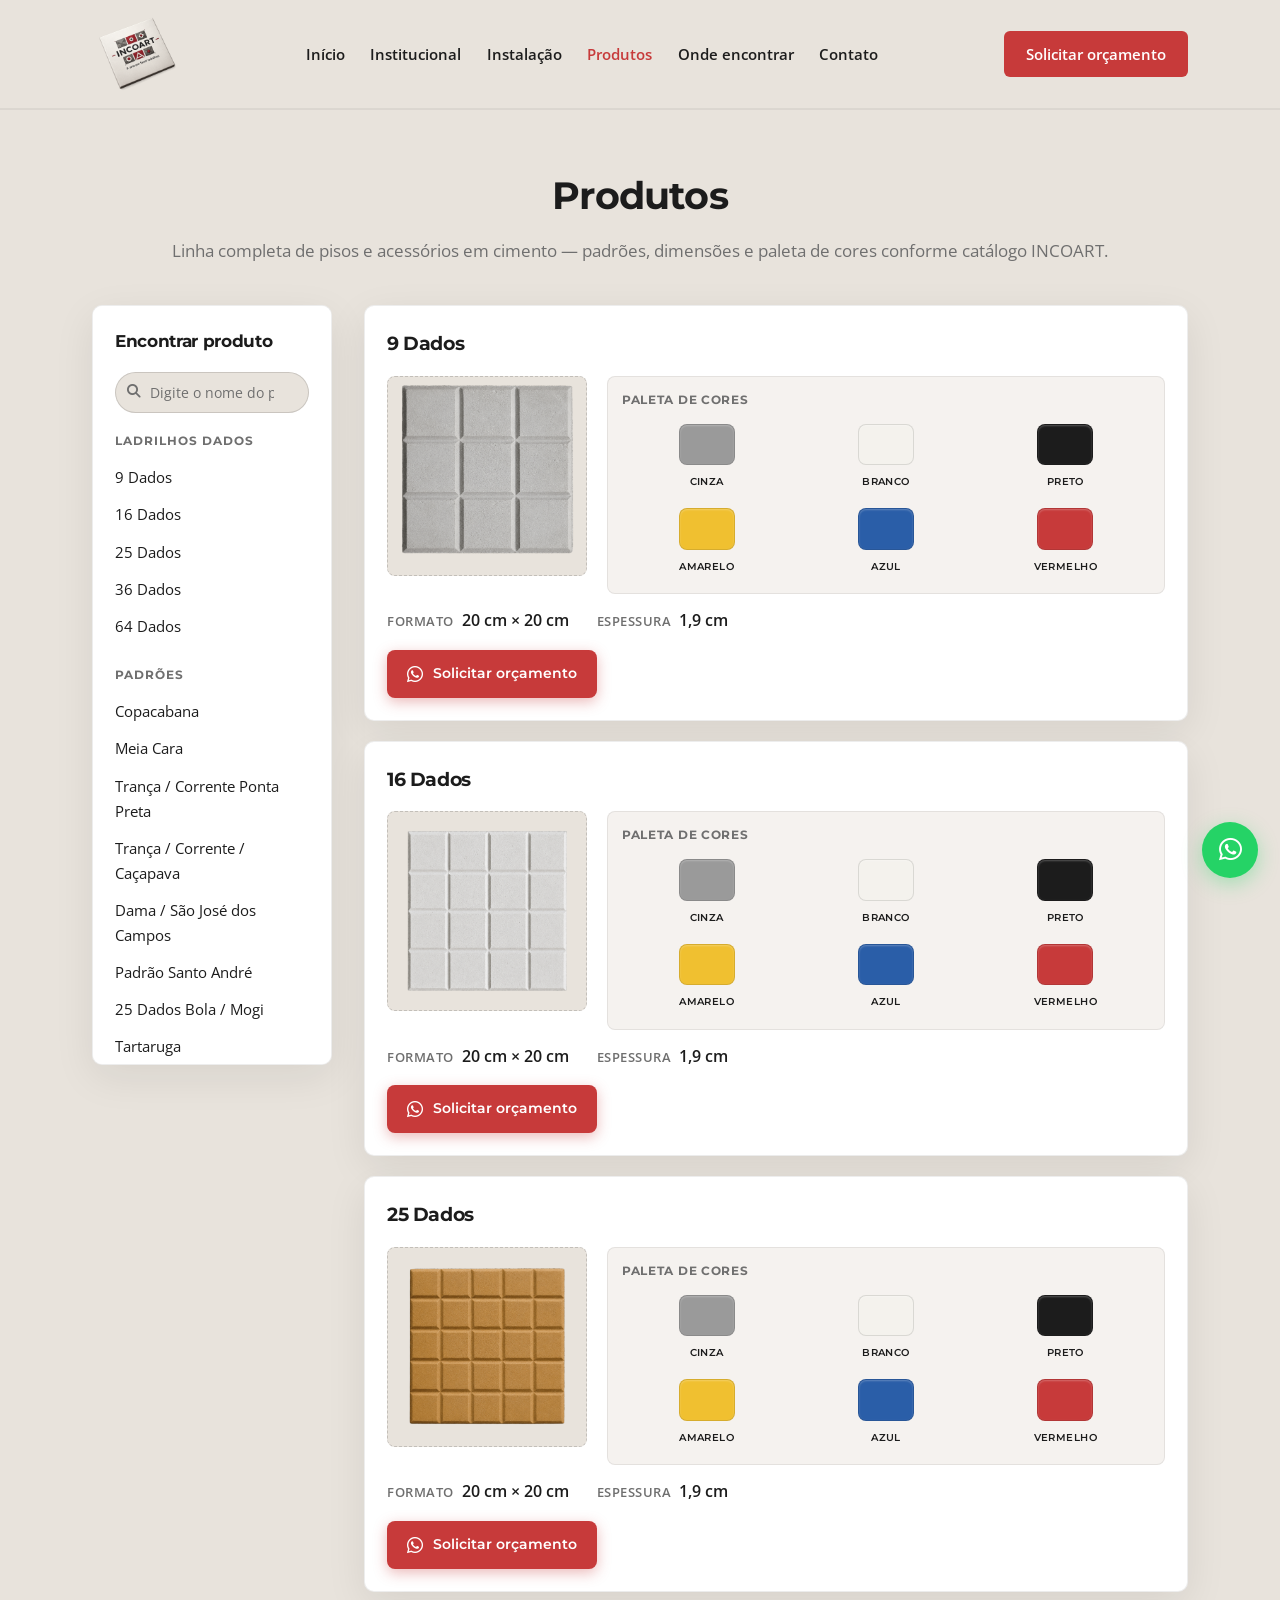
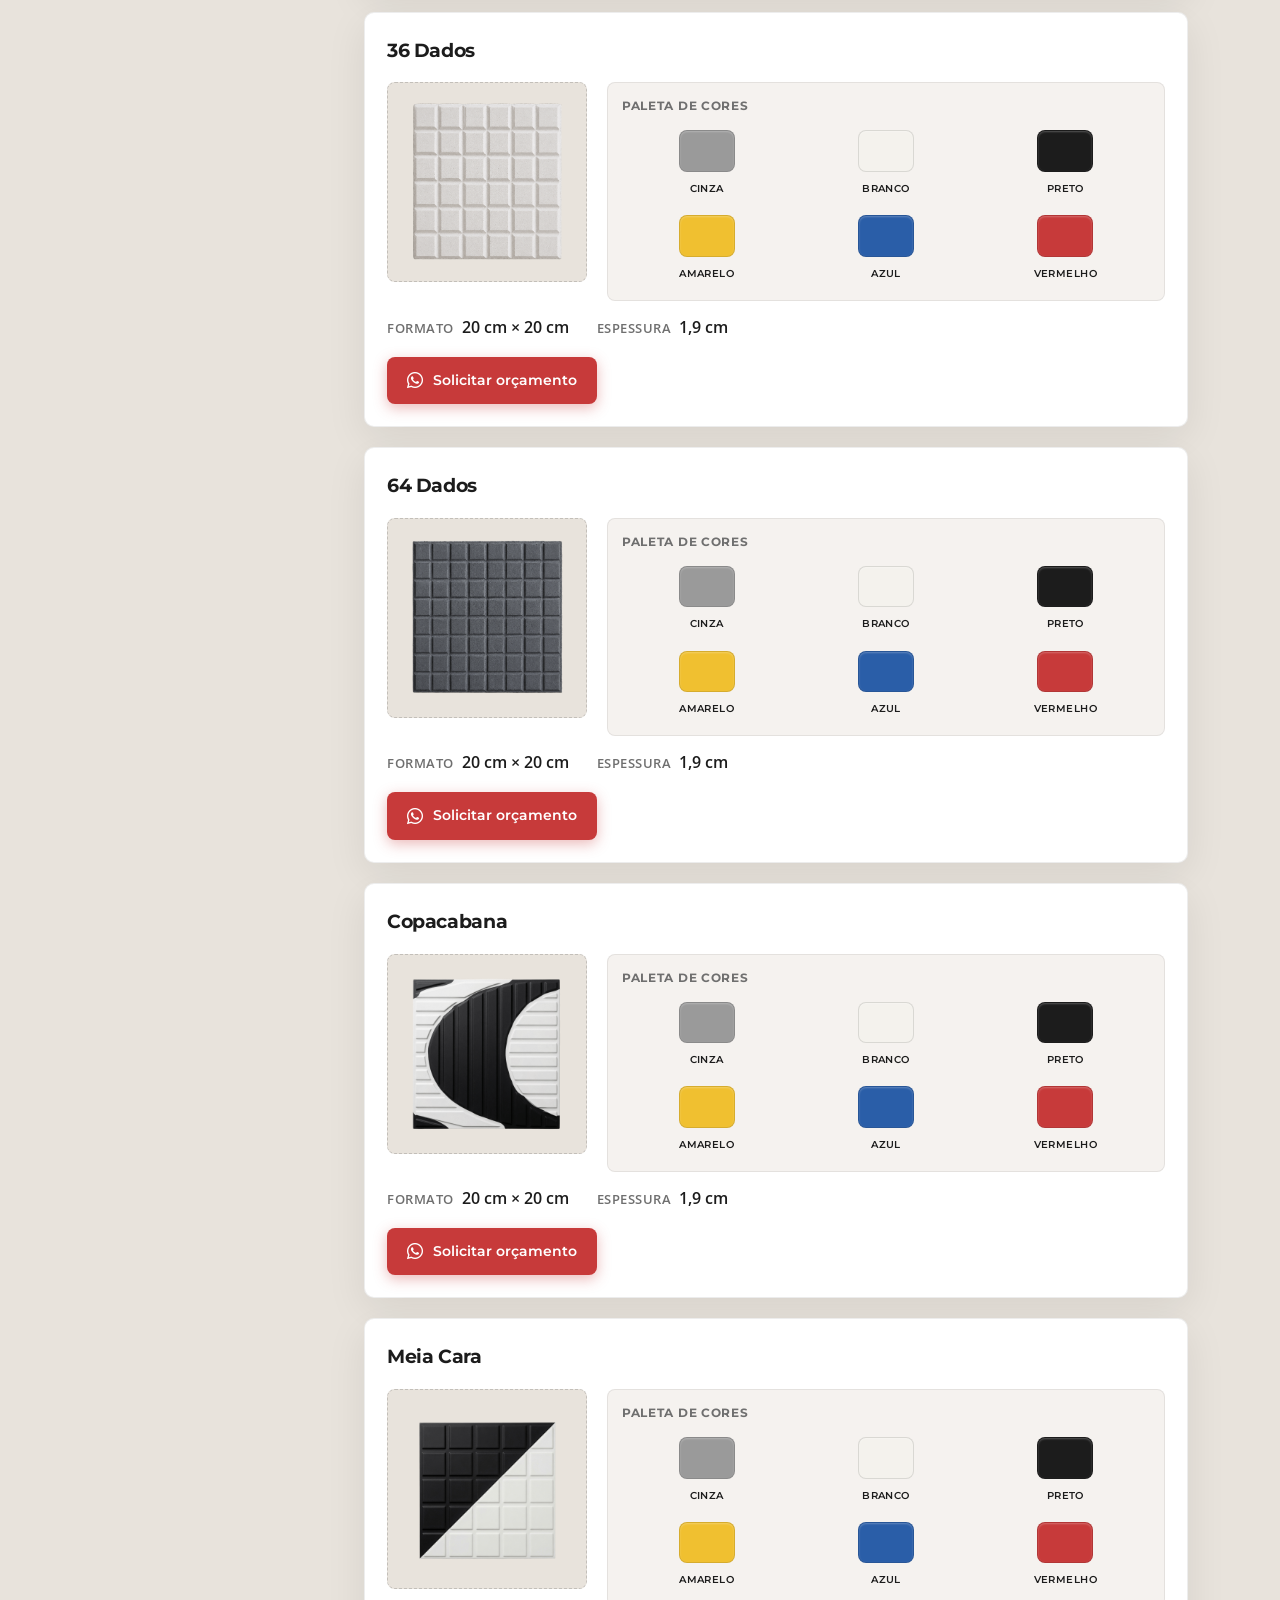
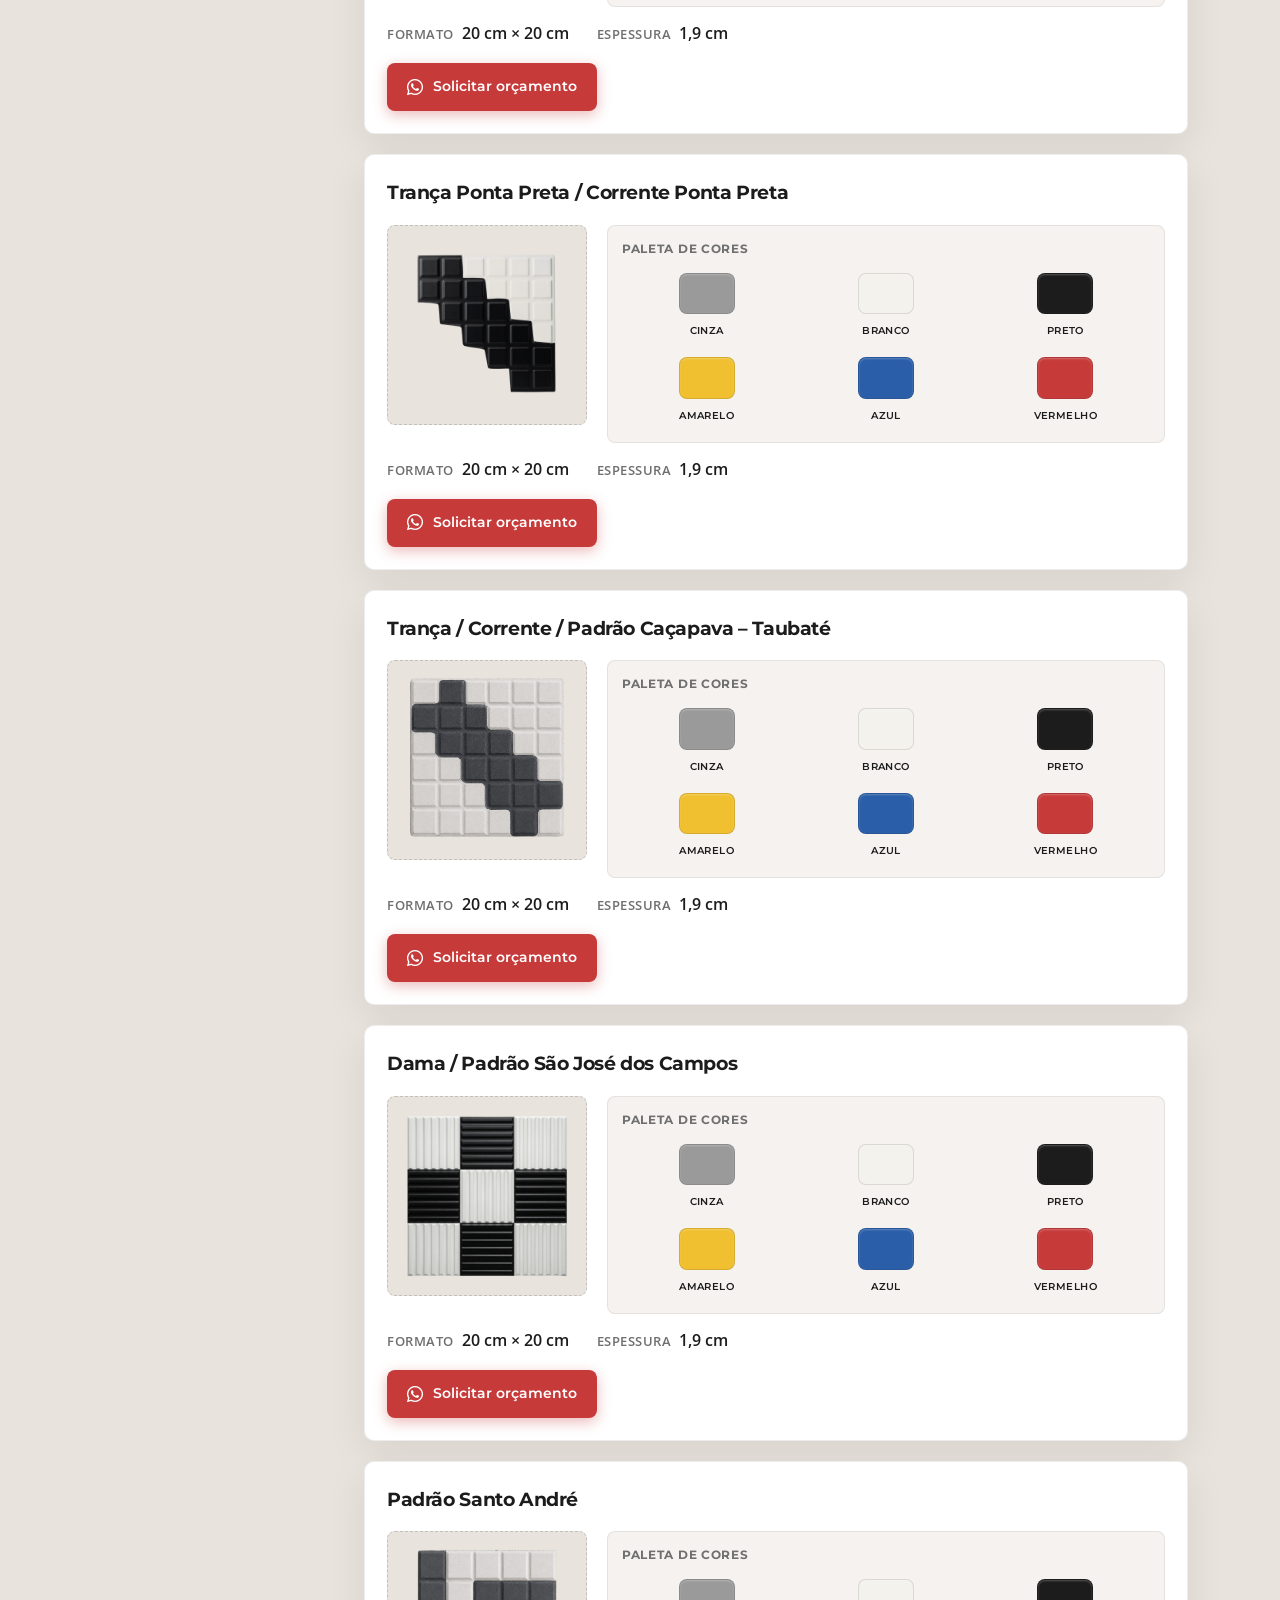
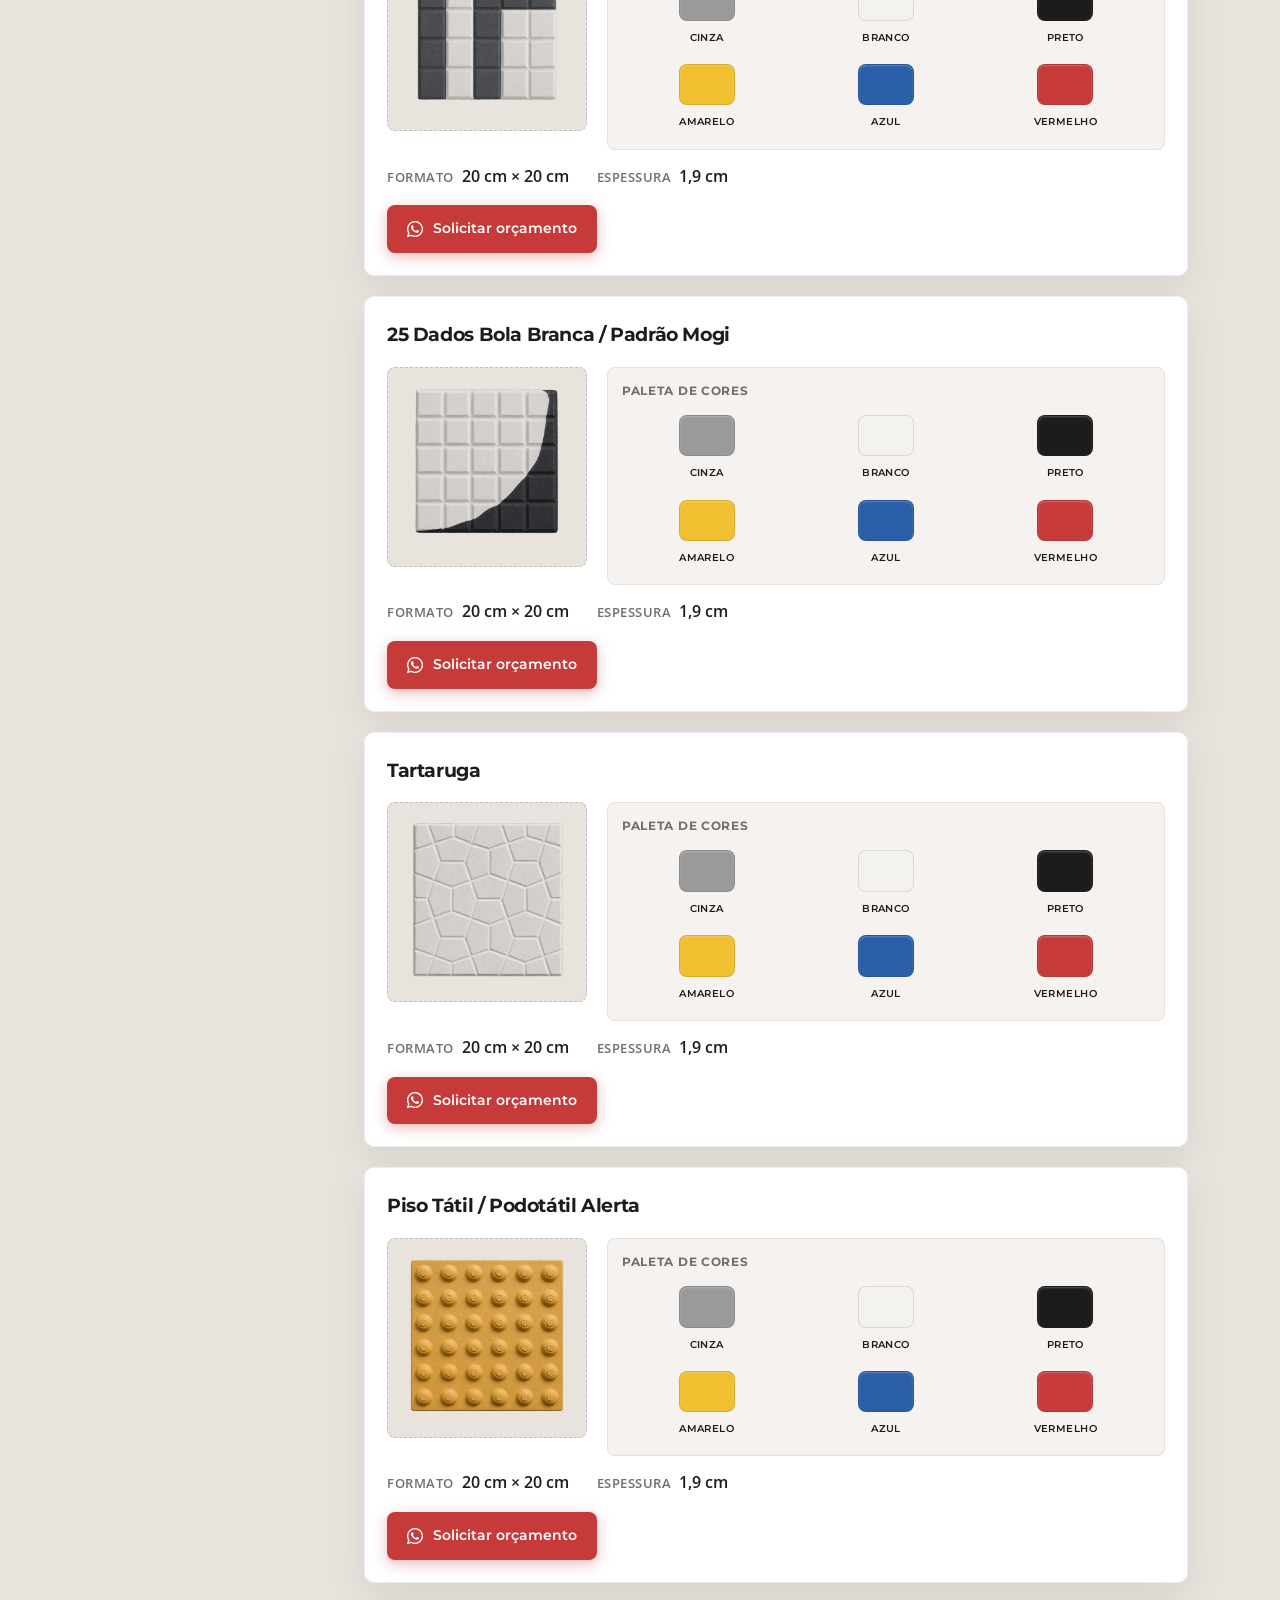
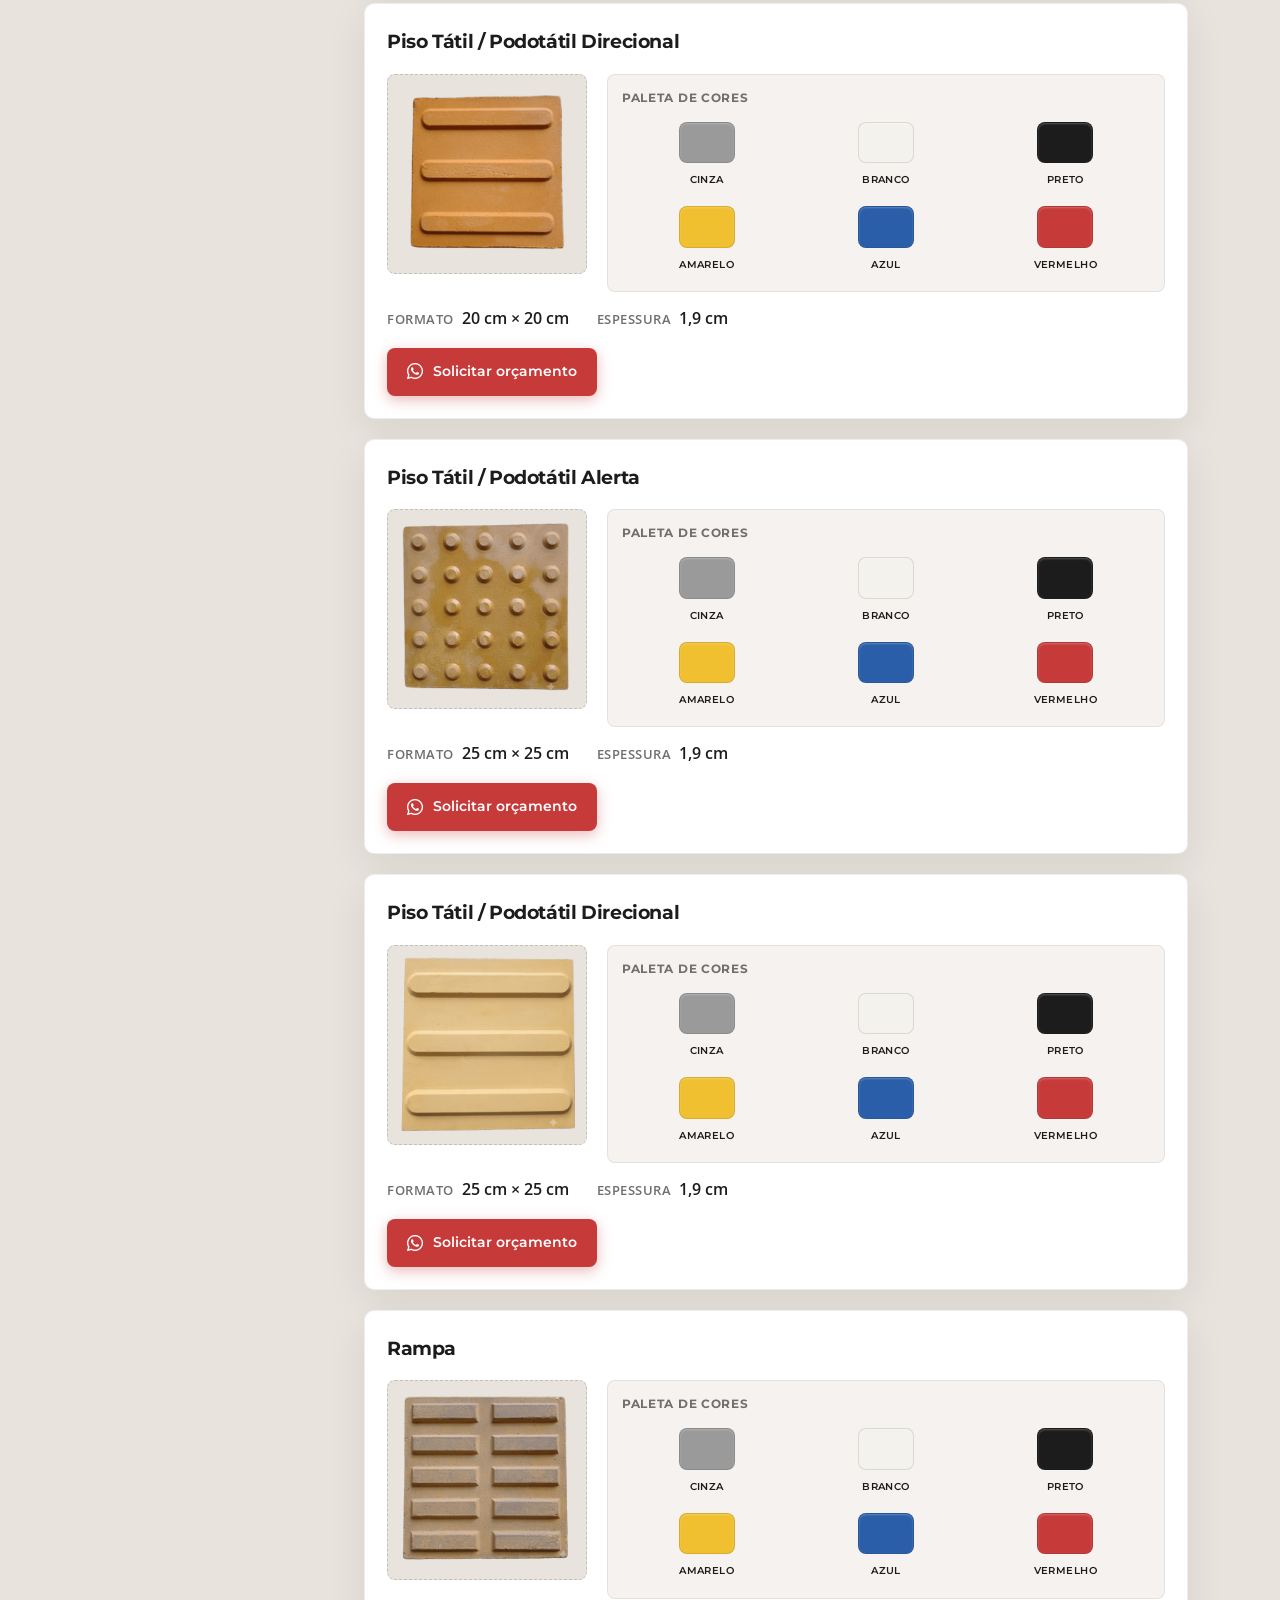
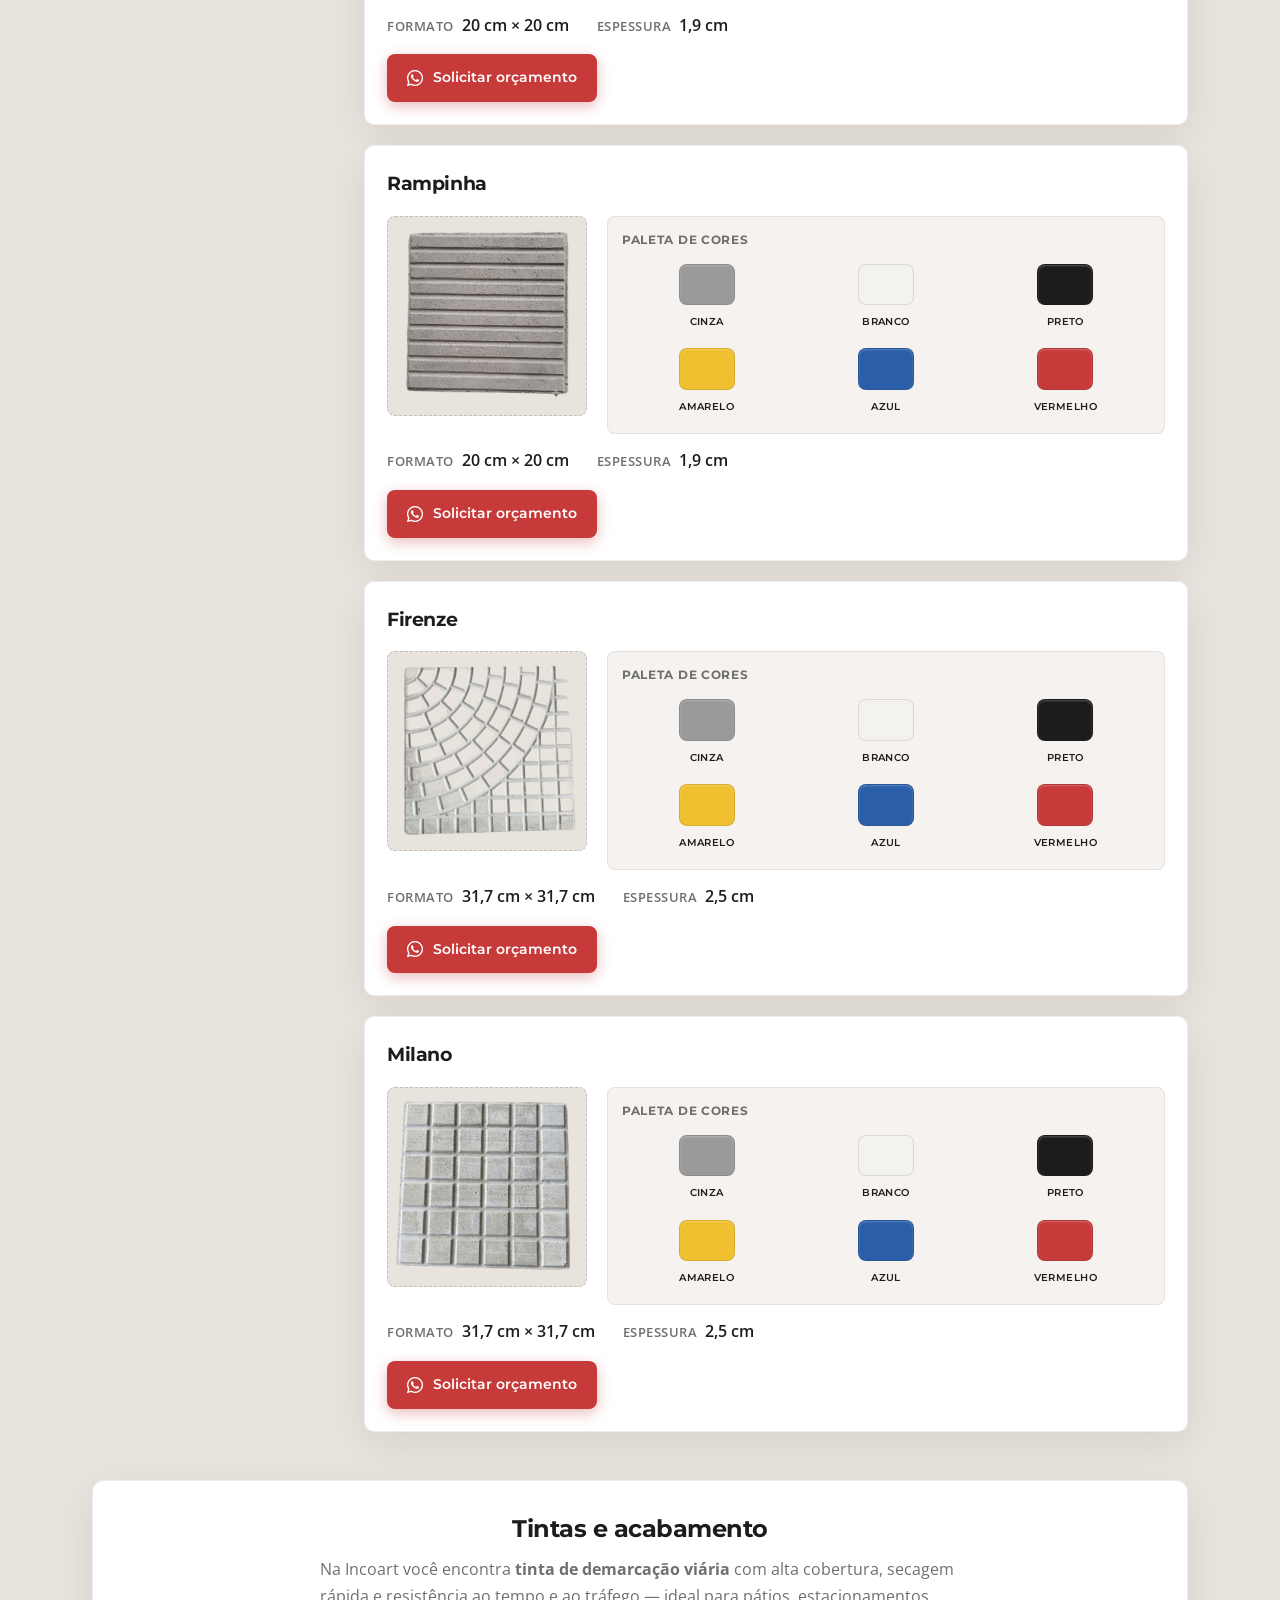
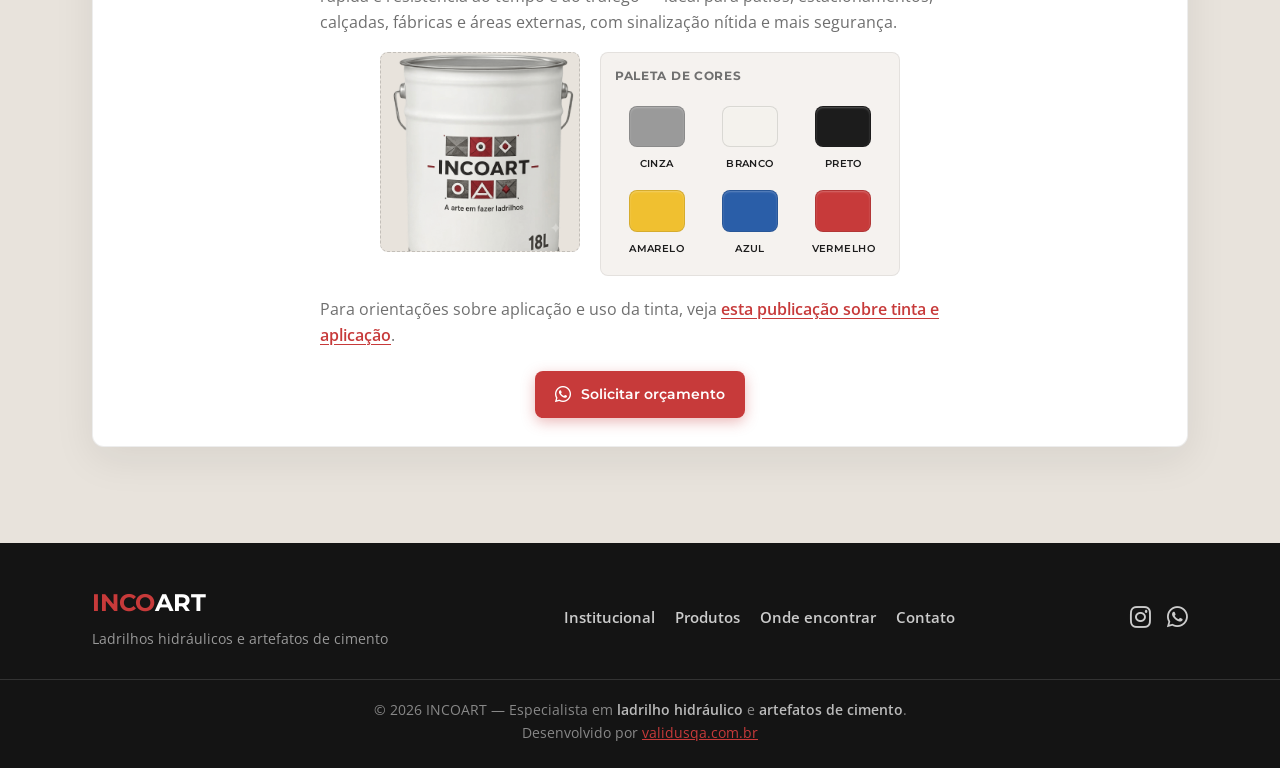
==== commit a402b2d2: "Ajustes no site Incoart - 04-08-26" ====
--- a/produtos.html
+++ b/produtos.html
@@ -57,8 +57,18 @@
       </div>
 
       <div class="produtos-content">
-        <aside class="filtro-lateral" aria-label="Filtro de produtos">
-          <h3>Filtro de Produtos</h3>
+        <aside class="filtro-lateral" aria-label="Encontrar produto">
+          <h3>Encontrar produto</h3>
+
+          <div class="filtro-busca-wrap" id="filtroBuscaWrap">
+            <i class="fas fa-search" aria-hidden="true"></i>
+            <input type="search" id="filtroBusca" class="filtro-busca" placeholder="Digite o nome do produto..." aria-label="Buscar produto" autocomplete="off">
+            <button type="button" class="filtro-busca-limpar" id="filtroBuscaLimpar" aria-label="Limpar busca">
+              <i class="fas fa-times" aria-hidden="true"></i>
+            </button>
+          </div>
+          <p class="filtro-busca-vazio" id="filtroBuscaVazio">Nenhum produto encontrado.</p>
+
           <div class="filtro-grupo">
             <h4>Ladrilhos Dados</h4>
             <ul class="filtro-lista">
@@ -691,6 +701,10 @@
     <i class="fab fa-whatsapp"></i>
   </a>
 
+  <button type="button" class="voltar-topo" id="voltarTopo" aria-label="Voltar ao topo">
+    <i class="fas fa-arrow-up" aria-hidden="true"></i>
+  </button>
+
   <script src="src/javascript/script.js"></script>
 </body>
 </html>
--- a/src/styles/style.css
+++ b/src/styles/style.css
@@ -315,7 +315,6 @@
 .mobile-menu .mobile-whatsapp-cta {
   margin-top: 8px;
   padding-top: 18px;
-  border-top: 1px solid rgba(28, 28, 28, 0.1);
   color: var(--vermelho) !important;
   border-bottom: none;
 }
@@ -1033,6 +1032,50 @@
   transform: scale(1.06);
 }
 
+/* Voltar ao topo */
+.voltar-topo {
+  position: fixed;
+  bottom: 90px;
+  right: 22px;
+  width: 46px;
+  height: 46px;
+  border-radius: 50%;
+  border: none;
+  background: var(--preto);
+  color: var(--branco);
+  display: flex;
+  align-items: center;
+  justify-content: center;
+  font-size: 18px;
+  cursor: pointer;
+  box-shadow: 0 6px 16px rgba(0, 0, 0, 0.25);
+  z-index: 9999;
+  opacity: 0;
+  visibility: hidden;
+  transform: translateY(10px);
+  transition: opacity 0.25s ease, transform 0.25s ease, visibility 0.25s;
+}
+
+.voltar-topo.is-visivel {
+  opacity: 1;
+  visibility: visible;
+  transform: translateY(0);
+}
+
+.voltar-topo:hover {
+  background: var(--vermelho);
+}
+
+@media (max-width: 600px) {
+  .voltar-topo {
+    bottom: 84px;
+    right: 16px;
+    width: 42px;
+    height: 42px;
+    font-size: 16px;
+  }
+}
+
 /* Animação leve */
 .geo-reveal {
   opacity: 0;
@@ -1083,11 +1126,124 @@
   box-shadow: var(--sombra-soft);
   position: sticky;
   top: calc(var(--header-h) + 16px);
+  max-height: calc(100vh - var(--header-h) - 32px);
+  overflow-y: auto;
+  scrollbar-width: thin;
+  scrollbar-color: rgba(28, 28, 28, 0.25) transparent;
+}
+
+.filtro-lateral::-webkit-scrollbar {
+  width: 6px;
+}
+
+.filtro-lateral::-webkit-scrollbar-thumb {
+  background: rgba(28, 28, 28, 0.2);
+  border-radius: 999px;
 }
 
 .filtro-lateral h3 {
   font-size: 1.05rem;
   margin-bottom: 16px;
+}
+
+.filtro-busca-wrap {
+  position: relative;
+  margin-bottom: 18px;
+}
+
+.filtro-busca-wrap i {
+  position: absolute;
+  left: 12px;
+  top: 50%;
+  transform: translateY(-50%);
+  color: var(--cinza);
+  font-size: 0.85rem;
+  pointer-events: none;
+}
+
+.filtro-busca {
+  width: 100%;
+  padding: 10px 34px 10px 34px;
+  border-radius: 999px;
+  border: 1px solid rgba(28, 28, 28, 0.15);
+  background: var(--bege);
+  font-family: "Open Sans", sans-serif;
+  font-size: 0.9rem;
+  color: var(--preto);
+  appearance: none;
+  -webkit-appearance: none;
+}
+
+.filtro-busca::-webkit-search-cancel-button,
+.filtro-busca::-webkit-search-decoration {
+  -webkit-appearance: none;
+  appearance: none;
+  display: none;
+}
+
+.filtro-busca::-ms-clear {
+  display: none;
+}
+
+.filtro-busca:focus {
+  outline: none;
+  border-color: var(--vermelho);
+  background: var(--branco);
+}
+
+.filtro-busca::placeholder {
+  color: var(--cinza);
+}
+
+.filtro-busca-limpar {
+  position: absolute;
+  right: 8px;
+  top: 50%;
+  transform: translateY(-50%);
+  border: none;
+  background: none;
+  color: var(--cinza);
+  font-size: 0.9rem;
+  cursor: pointer;
+  padding: 4px 6px;
+  display: none;
+}
+
+.filtro-busca-wrap.tem-texto .filtro-busca-limpar {
+  display: block;
+}
+
+.filtro-grupo.is-oculto,
+.filtro-grupo li.is-oculto {
+  display: none;
+}
+
+.filtro-grupo.is-ultimo-visivel {
+  margin-bottom: 0;
+}
+
+.filtro-busca-vazio {
+  display: none;
+  font-size: 0.88rem;
+  color: var(--cinza);
+  padding: 8px 2px;
+}
+
+.filtro-busca-vazio.is-visivel {
+  display: block;
+}
+
+@keyframes destacarProduto {
+  0%, 100% {
+    box-shadow: var(--sombra-soft);
+  }
+  20%, 60% {
+    box-shadow: 0 0 0 3px var(--vermelho);
+  }
+}
+
+.produto-catalogo-item.is-destacado {
+  animation: destacarProduto 1.6s ease;
 }
 
 .filtro-grupo {
@@ -1563,6 +1719,8 @@
 
   .filtro-lateral {
     position: static;
+    max-height: none;
+    overflow-y: visible;
   }
 }
 
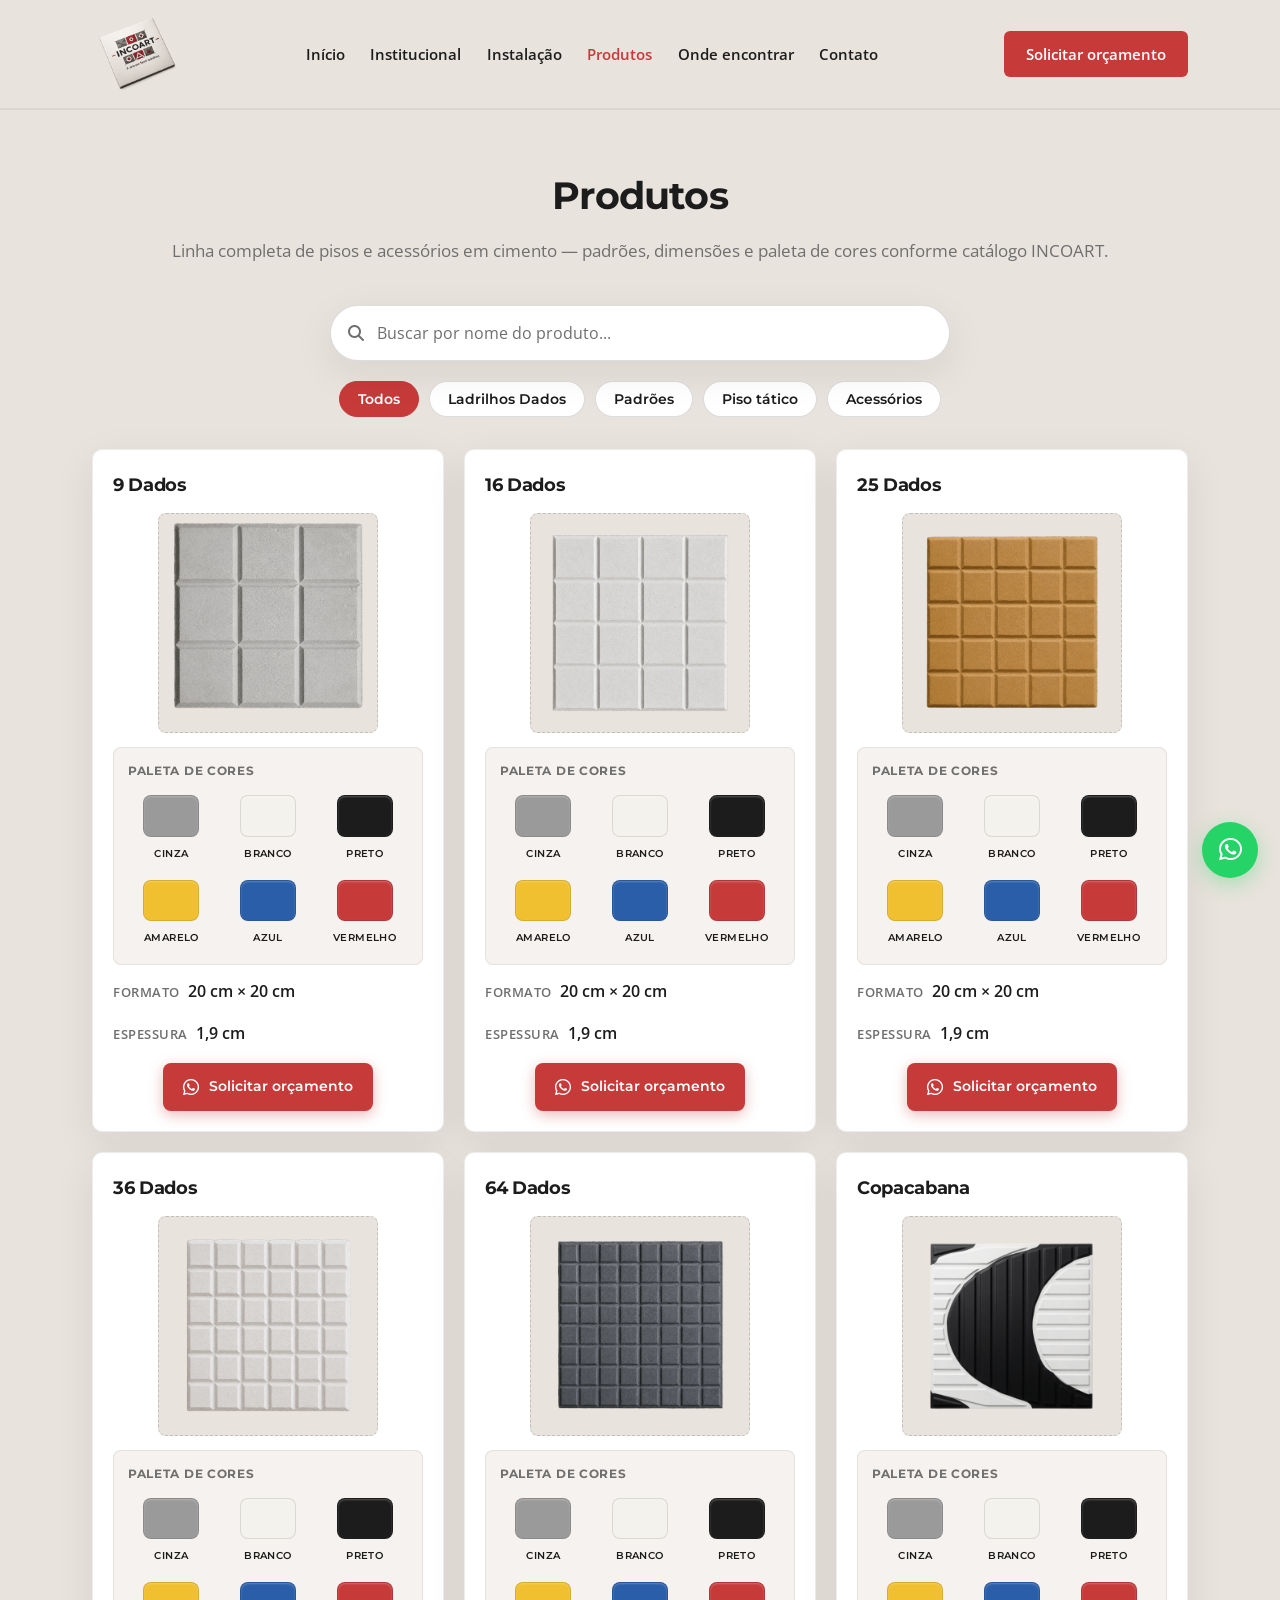
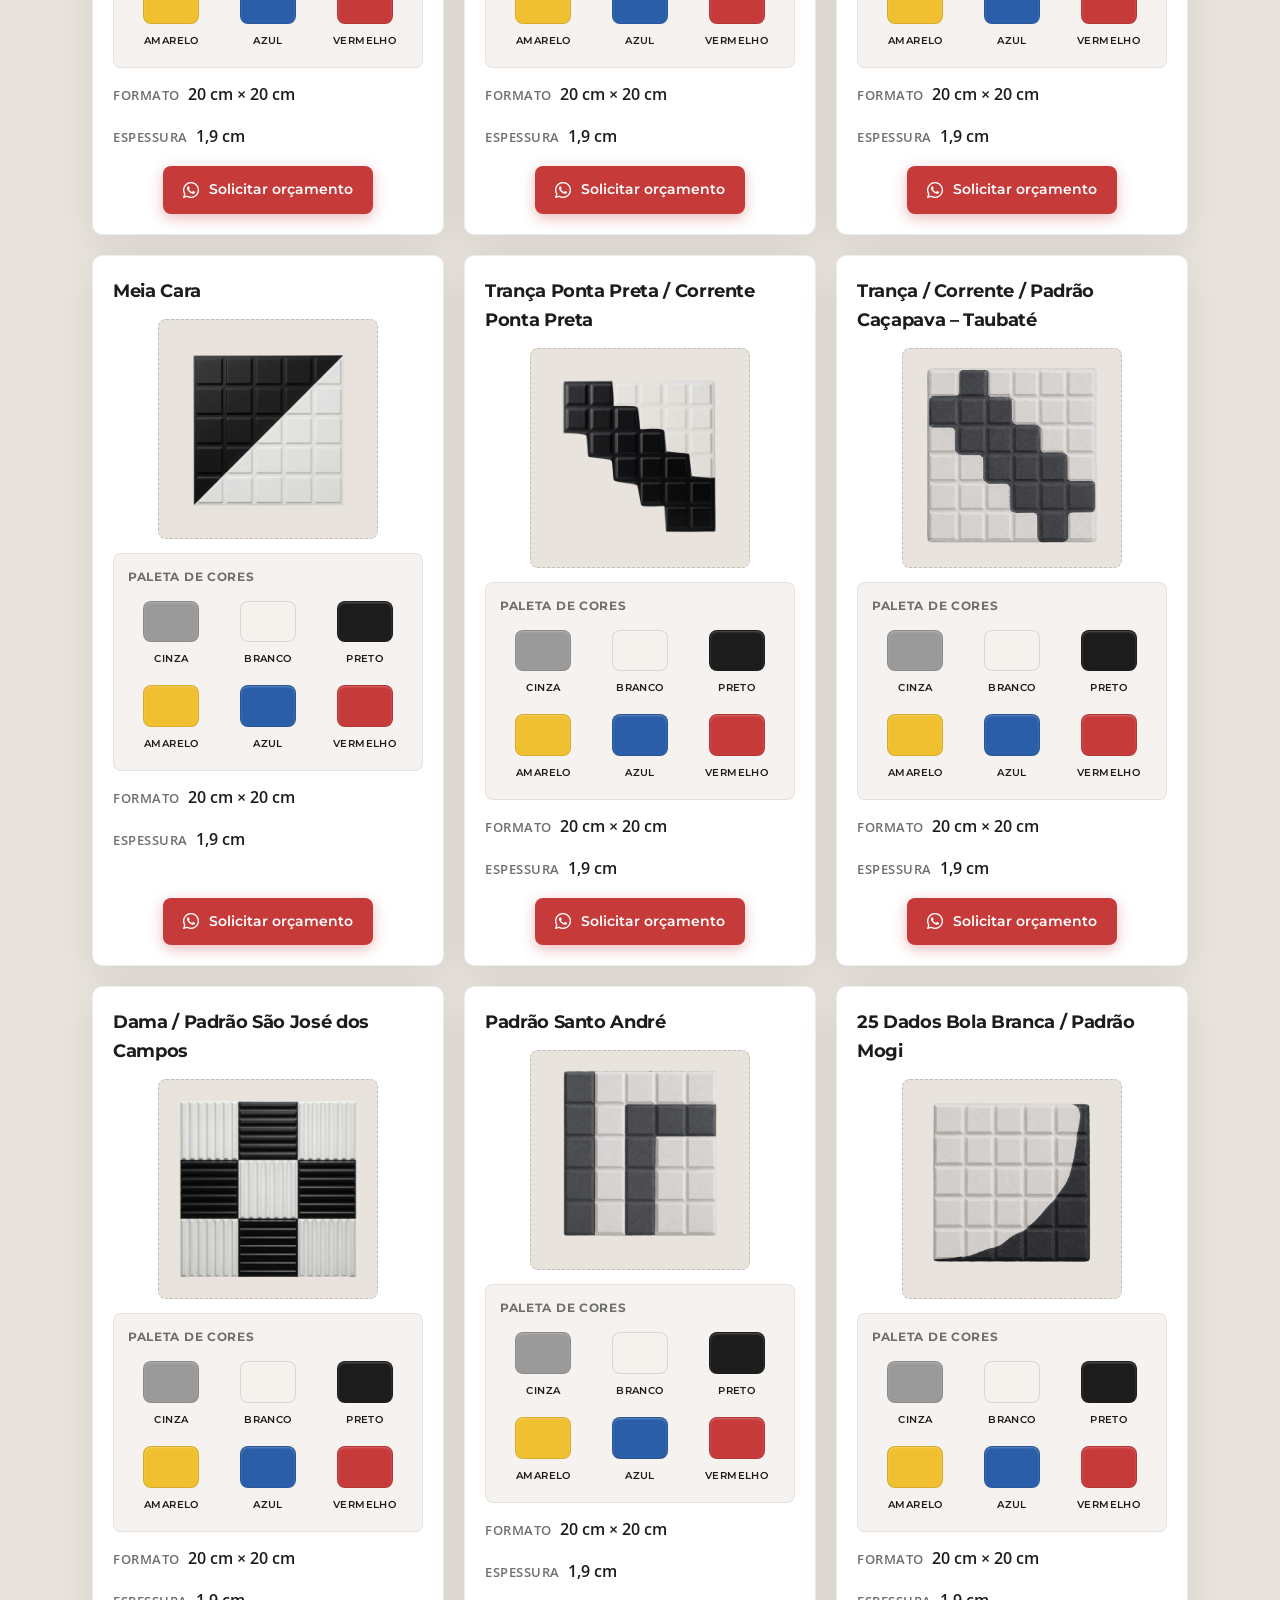
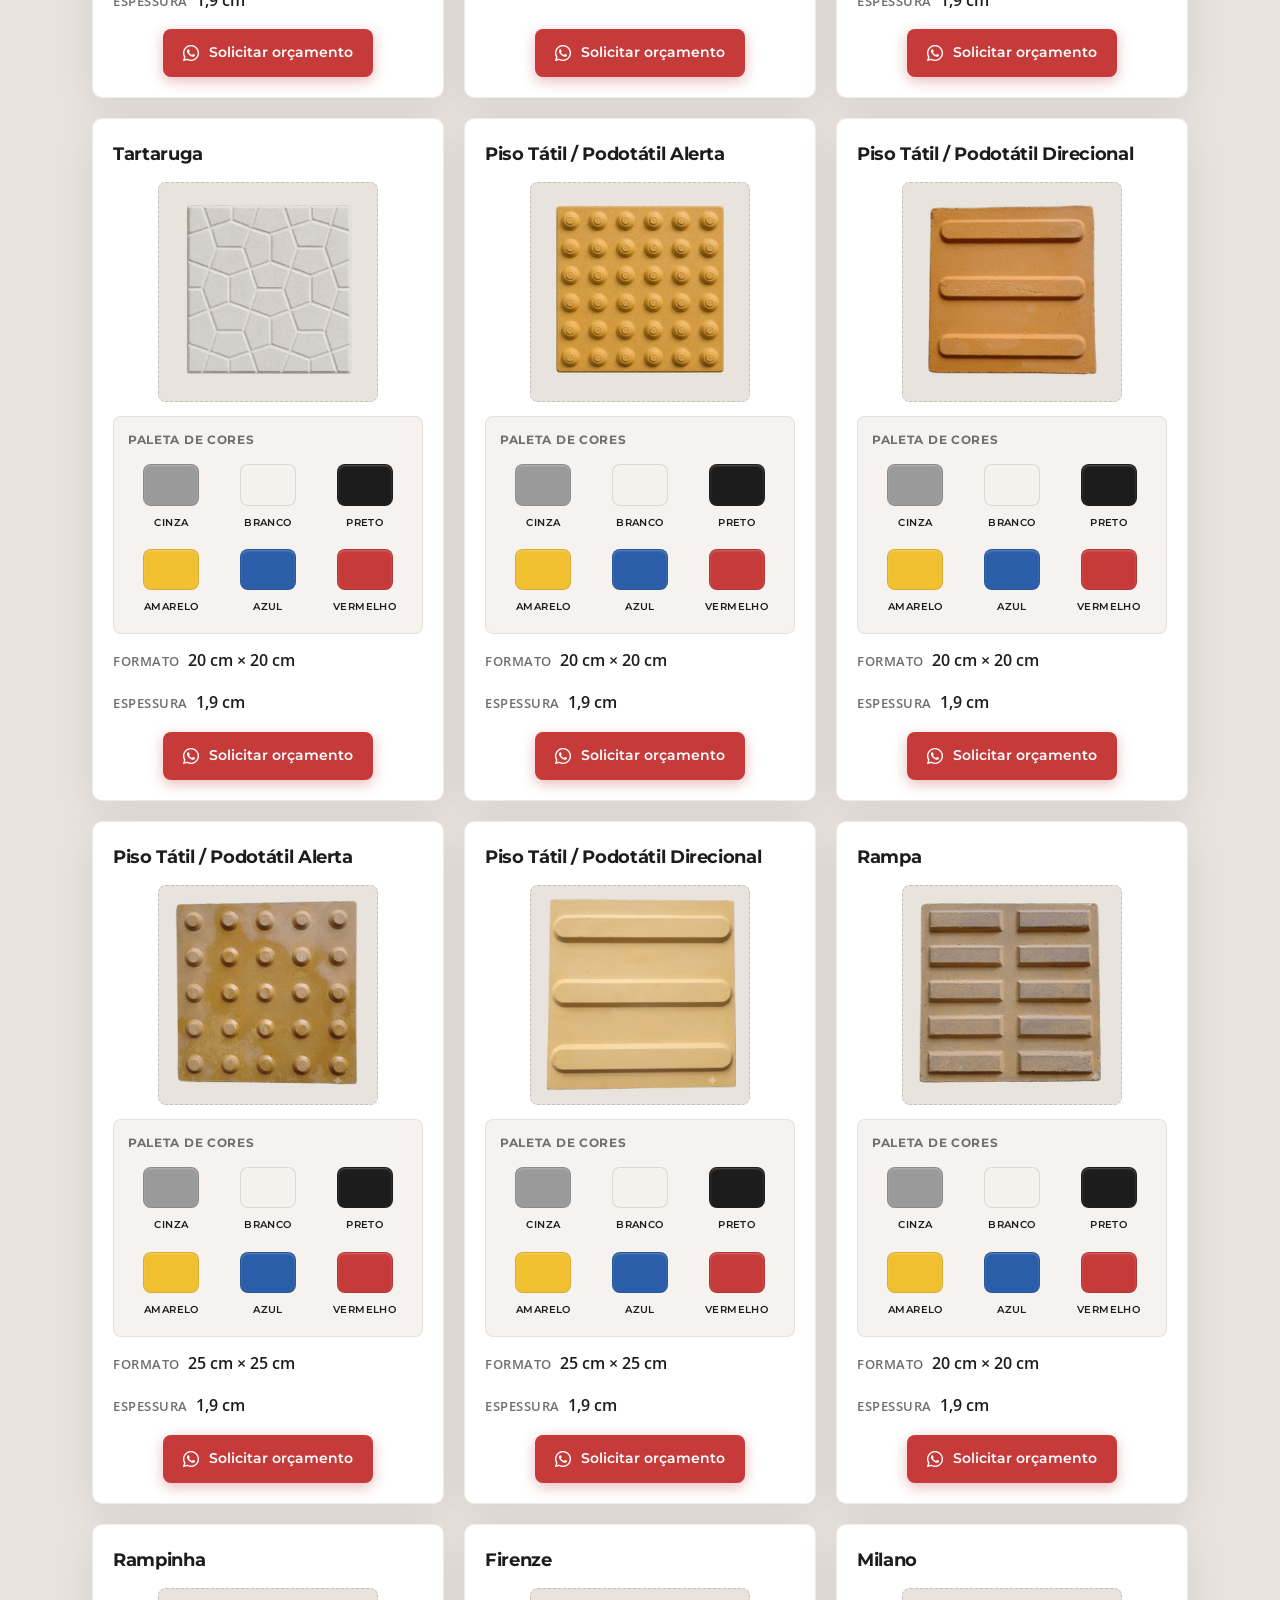
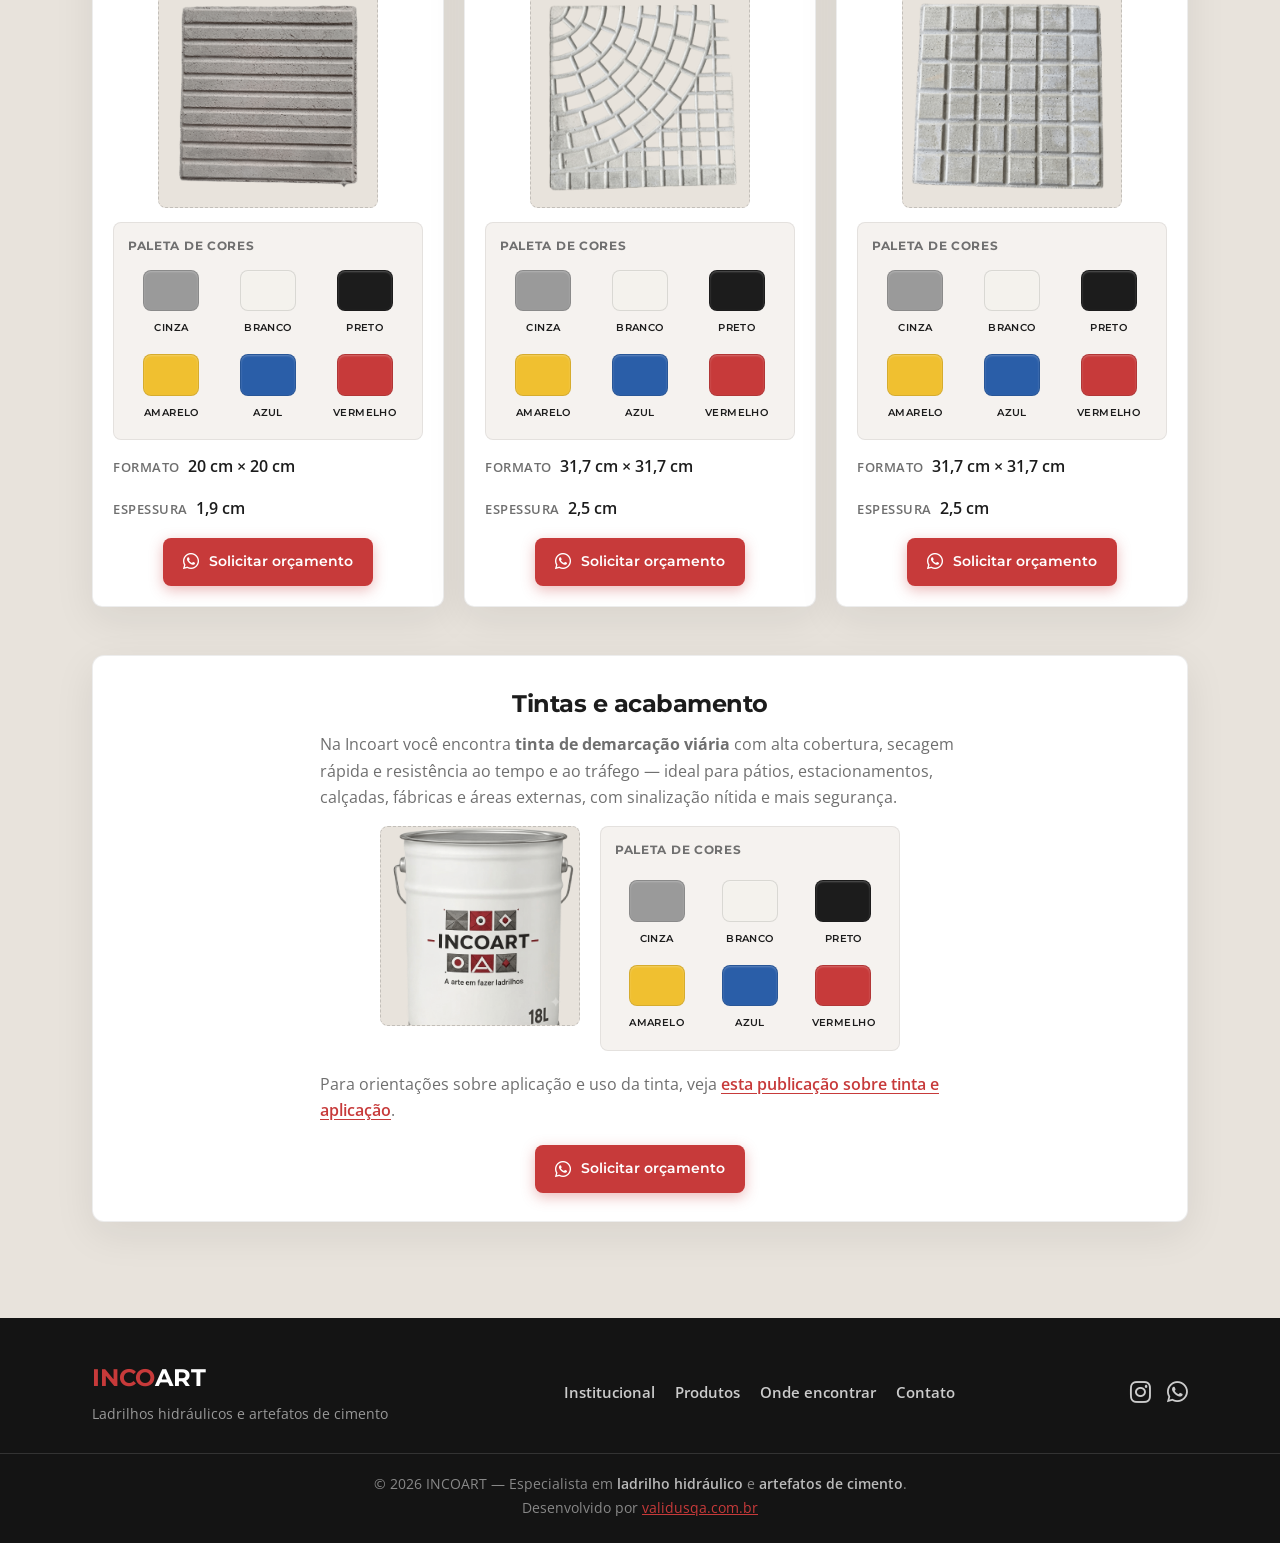
==== commit b032d504: "Ajustes no site Incoart parte de Produtos - 11-08-26" ====
--- a/produtos.html
+++ b/produtos.html
@@ -56,67 +56,26 @@
         <p class="page-subtitle">Linha completa de pisos e acessórios em cimento — padrões, dimensões e paleta de cores conforme catálogo INCOART.</p>
       </div>
 
-      <div class="produtos-content">
-        <aside class="filtro-lateral" aria-label="Encontrar produto">
-          <h3>Encontrar produto</h3>
-
-          <div class="filtro-busca-wrap" id="filtroBuscaWrap">
-            <i class="fas fa-search" aria-hidden="true"></i>
-            <input type="search" id="filtroBusca" class="filtro-busca" placeholder="Digite o nome do produto..." aria-label="Buscar produto" autocomplete="off">
-            <button type="button" class="filtro-busca-limpar" id="filtroBuscaLimpar" aria-label="Limpar busca">
-              <i class="fas fa-times" aria-hidden="true"></i>
-            </button>
-          </div>
-          <p class="filtro-busca-vazio" id="filtroBuscaVazio">Nenhum produto encontrado.</p>
-
-          <div class="filtro-grupo">
-            <h4>Ladrilhos Dados</h4>
-            <ul class="filtro-lista">
-              <li><a href="#9-dados">9 Dados</a></li>
-              <li><a href="#16-dados">16 Dados</a></li>
-              <li><a href="#25-dados">25 Dados</a></li>
-              <li><a href="#36-dados">36 Dados</a></li>
-              <li><a href="#64-dados">64 Dados</a></li>
-            </ul>
-          </div>
-          <div class="filtro-grupo">
-            <h4>Padrões</h4>
-            <ul class="filtro-lista">
-              <li><a href="#copacabana">Copacabana</a></li>
-              <li><a href="#meia-cara">Meia Cara</a></li>
-              <li><a href="#tranca-ponta-preta">Trança / Corrente Ponta Preta</a></li>
-              <li><a href="#tranca-cacapava">Trança / Corrente / Caçapava</a></li>
-              <li><a href="#dama-sjc">Dama / São José dos Campos</a></li>
-              <li><a href="#padrao-santo-andre">Padrão Santo André</a></li>
-              <li><a href="#25-dados-bola-mogi">25 Dados Bola / Mogi</a></li>
-              <li><a href="#ladrilho-tartaruga">Tartaruga</a></li>
-            </ul>
-          </div>
-          <div class="filtro-grupo">
-            <h4>Piso tático</h4>
-            <ul class="filtro-lista">
-              <li><a href="#podotatil-alerta-20">Podotátil Alerta 20×20</a></li>
-              <li><a href="#podotatil-direcional-20">Podotátil Direcional 20×20</a></li>
-              <li><a href="#podotatil-alerta-25">Podotátil Alerta 25×25</a></li>
-              <li><a href="#podotatil-direcional-25">Podotátil Direcional 25×25</a></li>
-            </ul>
-          </div>
-          <div class="filtro-grupo">
-            <h4>Acessórios</h4>
-            <ul class="filtro-lista">
-              <li><a href="#rampa">Rampa</a></li>
-              <li><a href="#rampinha">Rampinha</a></li>
-              <li><a href="#firenze">Firenze</a></li>
-              <li><a href="#milano">Milano</a></li>
-              <li><a href="#ref-tintas">Tintas e acabamento</a></li>
-            </ul>
-          </div>
-        </aside>
-
-        <div class="produtos-main">
-          <div class="produtos-catalogo">
-
-            <article class="produto-catalogo-item geo-reveal" id="9-dados">
+      <div class="produtos-busca-topo">
+        <div class="produtos-busca-wrap" id="produtosBuscaWrap">
+          <i class="fas fa-search" aria-hidden="true"></i>
+          <input type="search" id="produtosBusca" class="produtos-busca" placeholder="Buscar por nome do produto..." aria-label="Buscar produto" autocomplete="off">
+        </div>
+      </div>
+
+      <div class="produtos-categorias" id="produtosCategorias" role="group" aria-label="Filtrar por categoria">
+        <button type="button" class="categoria-chip is-ativo" data-categoria="todos">Todos</button>
+        <button type="button" class="categoria-chip" data-categoria="ladrilhos-dados">Ladrilhos Dados</button>
+        <button type="button" class="categoria-chip" data-categoria="padroes">Padrões</button>
+        <button type="button" class="categoria-chip" data-categoria="piso-tatil">Piso tático</button>
+        <button type="button" class="categoria-chip" data-categoria="acessorios">Acessórios</button>
+      </div>
+
+      <p class="produtos-busca-vazio" id="produtosBuscaVazio">Nenhum produto encontrado. Tente outro termo ou categoria.</p>
+
+      <div class="produtos-catalogo" id="produtosCatalogo">
+
+            <article class="produto-catalogo-item geo-reveal" id="9-dados" data-nome="9 Dados" data-categoria="ladrilhos-dados">
               <h3>9 Dados</h3>
               <div class="produto-catalogo-item__visual">
                 <div class="produto-catalogo-item__imagem">
@@ -141,7 +100,7 @@
               <a href="https://wa.me/551239524244?text=Ol%C3%A1%21%20Gostaria%20de%20solicitar%20or%C3%A7amento%20de%3A%209%20Dados." class="btn-orcamento" target="_blank" rel="noopener noreferrer"><i class="fab fa-whatsapp" aria-hidden="true"></i> Solicitar orçamento</a>
             </article>
 
-            <article class="produto-catalogo-item geo-reveal" id="16-dados">
+            <article class="produto-catalogo-item geo-reveal" id="16-dados" data-nome="16 Dados" data-categoria="ladrilhos-dados">
               <h3>16 Dados</h3>
               <div class="produto-catalogo-item__visual">
                 <div class="produto-catalogo-item__imagem">
@@ -166,7 +125,7 @@
               <a href="https://wa.me/551239524244?text=Ol%C3%A1%21%20Gostaria%20de%20solicitar%20or%C3%A7amento%20de%3A%2016%20Dados." class="btn-orcamento" target="_blank" rel="noopener noreferrer"><i class="fab fa-whatsapp" aria-hidden="true"></i> Solicitar orçamento</a>
             </article>
 
-            <article class="produto-catalogo-item geo-reveal" id="25-dados">
+            <article class="produto-catalogo-item geo-reveal" id="25-dados" data-nome="25 Dados" data-categoria="ladrilhos-dados">
               <h3>25 Dados</h3>
               <div class="produto-catalogo-item__visual">
                 <div class="produto-catalogo-item__imagem">
@@ -191,7 +150,7 @@
               <a href="https://wa.me/551239524244?text=Ol%C3%A1%21%20Gostaria%20de%20solicitar%20or%C3%A7amento%20de%3A%2025%20Dados." class="btn-orcamento" target="_blank" rel="noopener noreferrer"><i class="fab fa-whatsapp" aria-hidden="true"></i> Solicitar orçamento</a>
             </article>
 
-            <article class="produto-catalogo-item geo-reveal" id="36-dados">
+            <article class="produto-catalogo-item geo-reveal" id="36-dados" data-nome="36 Dados" data-categoria="ladrilhos-dados">
               <h3>36 Dados</h3>
               <div class="produto-catalogo-item__visual">
                 <div class="produto-catalogo-item__imagem">
@@ -216,7 +175,7 @@
               <a href="https://wa.me/551239524244?text=Ol%C3%A1%21%20Gostaria%20de%20solicitar%20or%C3%A7amento%20de%3A%2036%20Dados." class="btn-orcamento" target="_blank" rel="noopener noreferrer"><i class="fab fa-whatsapp" aria-hidden="true"></i> Solicitar orçamento</a>
             </article>
 
-            <article class="produto-catalogo-item geo-reveal" id="64-dados">
+            <article class="produto-catalogo-item geo-reveal" id="64-dados" data-nome="64 Dados" data-categoria="ladrilhos-dados">
               <h3>64 Dados</h3>
               <div class="produto-catalogo-item__visual">
                 <div class="produto-catalogo-item__imagem">
@@ -241,7 +200,7 @@
               <a href="https://wa.me/551239524244?text=Ol%C3%A1%21%20Gostaria%20de%20solicitar%20or%C3%A7amento%20de%3A%2064%20Dados." class="btn-orcamento" target="_blank" rel="noopener noreferrer"><i class="fab fa-whatsapp" aria-hidden="true"></i> Solicitar orçamento</a>
             </article>
 
-            <article class="produto-catalogo-item geo-reveal" id="copacabana">
+            <article class="produto-catalogo-item geo-reveal" id="copacabana" data-nome="Copacabana" data-categoria="padroes">
               <h3>Copacabana</h3>
               <div class="produto-catalogo-item__visual">
                 <div class="produto-catalogo-item__imagem">
@@ -266,7 +225,7 @@
               <a href="https://wa.me/551239524244?text=Ol%C3%A1%21%20Gostaria%20de%20solicitar%20or%C3%A7amento%20de%3A%20Copacabana." class="btn-orcamento" target="_blank" rel="noopener noreferrer"><i class="fab fa-whatsapp" aria-hidden="true"></i> Solicitar orçamento</a>
             </article>
 
-            <article class="produto-catalogo-item geo-reveal" id="meia-cara">
+            <article class="produto-catalogo-item geo-reveal" id="meia-cara" data-nome="Meia Cara" data-categoria="padroes">
               <h3>Meia Cara</h3>
               <div class="produto-catalogo-item__visual">
                 <div class="produto-catalogo-item__imagem">
@@ -291,7 +250,7 @@
               <a href="https://wa.me/551239524244?text=Ol%C3%A1%21%20Gostaria%20de%20solicitar%20or%C3%A7amento%20de%3A%20Meia%20Cara." class="btn-orcamento" target="_blank" rel="noopener noreferrer"><i class="fab fa-whatsapp" aria-hidden="true"></i> Solicitar orçamento</a>
             </article>
 
-            <article class="produto-catalogo-item geo-reveal" id="tranca-ponta-preta">
+            <article class="produto-catalogo-item geo-reveal" id="tranca-ponta-preta" data-nome="Trança Ponta Preta / Corrente Ponta Preta" data-categoria="padroes">
               <h3>Trança Ponta Preta / Corrente Ponta Preta</h3>
               <div class="produto-catalogo-item__visual">
                 <div class="produto-catalogo-item__imagem">
@@ -316,7 +275,7 @@
               <a href="https://wa.me/551239524244?text=Ol%C3%A1%21%20Gostaria%20de%20solicitar%20or%C3%A7amento%20de%3A%20Tranca%20Ponta%20Preta%20%2F%20Corrente%20Ponta%20Preta." class="btn-orcamento" target="_blank" rel="noopener noreferrer"><i class="fab fa-whatsapp" aria-hidden="true"></i> Solicitar orçamento</a>
             </article>
 
-            <article class="produto-catalogo-item geo-reveal" id="tranca-cacapava">
+            <article class="produto-catalogo-item geo-reveal" id="tranca-cacapava" data-nome="Trança / Corrente / Padrão Caçapava – Taubaté" data-categoria="padroes">
               <h3>Trança / Corrente / Padrão Caçapava – Taubaté</h3>
               <div class="produto-catalogo-item__visual">
                 <div class="produto-catalogo-item__imagem">
@@ -341,7 +300,7 @@
               <a href="https://wa.me/551239524244?text=Ol%C3%A1%21%20Gostaria%20de%20solicitar%20or%C3%A7amento%20de%3A%20Tranca%20%2F%20Corrente%20%2F%20Padrao%20Cacapava." class="btn-orcamento" target="_blank" rel="noopener noreferrer"><i class="fab fa-whatsapp" aria-hidden="true"></i> Solicitar orçamento</a>
             </article>
 
-            <article class="produto-catalogo-item geo-reveal" id="dama-sjc">
+            <article class="produto-catalogo-item geo-reveal" id="dama-sjc" data-nome="Dama / Padrão São José dos Campos" data-categoria="padroes">
               <h3>Dama / Padrão São José dos Campos</h3>
               <div class="produto-catalogo-item__visual">
                 <div class="produto-catalogo-item__imagem">
@@ -366,7 +325,7 @@
               <a href="https://wa.me/551239524244?text=Ol%C3%A1%21%20Gostaria%20de%20solicitar%20or%C3%A7amento%20de%3A%20Dama%20%2F%20Padrao%20Sao%20Jose%20dos%20Campos." class="btn-orcamento" target="_blank" rel="noopener noreferrer"><i class="fab fa-whatsapp" aria-hidden="true"></i> Solicitar orçamento</a>
             </article>
 
-            <article class="produto-catalogo-item geo-reveal" id="padrao-santo-andre">
+            <article class="produto-catalogo-item geo-reveal" id="padrao-santo-andre" data-nome="Padrão Santo André" data-categoria="padroes">
               <h3>Padrão Santo André</h3>
               <div class="produto-catalogo-item__visual">
                 <div class="produto-catalogo-item__imagem">
@@ -391,7 +350,7 @@
               <a href="https://wa.me/551239524244?text=Ol%C3%A1%21%20Gostaria%20de%20solicitar%20or%C3%A7amento%20de%3A%20Padrao%20Santo%20Andre." class="btn-orcamento" target="_blank" rel="noopener noreferrer"><i class="fab fa-whatsapp" aria-hidden="true"></i> Solicitar orçamento</a>
             </article>
 
-            <article class="produto-catalogo-item geo-reveal" id="25-dados-bola-mogi">
+            <article class="produto-catalogo-item geo-reveal" id="25-dados-bola-mogi" data-nome="25 Dados Bola Branca / Padrão Mogi" data-categoria="padroes">
               <h3>25 Dados Bola Branca / Padrão Mogi</h3>
               <div class="produto-catalogo-item__visual">
                 <div class="produto-catalogo-item__imagem">
@@ -416,7 +375,7 @@
               <a href="https://wa.me/551239524244?text=Ol%C3%A1%21%20Gostaria%20de%20solicitar%20or%C3%A7amento%20de%3A%2025%20Dados%20Bola%20Branca%20%2F%20Padrao%20Mogi." class="btn-orcamento" target="_blank" rel="noopener noreferrer"><i class="fab fa-whatsapp" aria-hidden="true"></i> Solicitar orçamento</a>
             </article>
 
-            <article class="produto-catalogo-item geo-reveal" id="ladrilho-tartaruga">
+            <article class="produto-catalogo-item geo-reveal" id="ladrilho-tartaruga" data-nome="Tartaruga" data-categoria="padroes">
               <h3>Tartaruga</h3>
               <div class="produto-catalogo-item__visual">
                 <div class="produto-catalogo-item__imagem">
@@ -441,7 +400,7 @@
               <a href="https://wa.me/551239524244?text=Ol%C3%A1%21%20Gostaria%20de%20solicitar%20or%C3%A7amento%20de%3A%20Tartaruga." class="btn-orcamento" target="_blank" rel="noopener noreferrer"><i class="fab fa-whatsapp" aria-hidden="true"></i> Solicitar orçamento</a>
             </article>
 
-            <article class="produto-catalogo-item geo-reveal" id="podotatil-alerta-20">
+            <article class="produto-catalogo-item geo-reveal" id="podotatil-alerta-20" data-nome="Piso Tátil / Podotátil Alerta" data-categoria="piso-tatil">
               <h3>Piso Tátil / Podotátil Alerta</h3>
               <div class="produto-catalogo-item__visual">
                 <div class="produto-catalogo-item__imagem">
@@ -466,7 +425,7 @@
               <a href="https://wa.me/551239524244?text=Ol%C3%A1%21%20Gostaria%20de%20solicitar%20or%C3%A7amento%20de%3A%20Piso%20Tatil%20Alerta%2020x20." class="btn-orcamento" target="_blank" rel="noopener noreferrer"><i class="fab fa-whatsapp" aria-hidden="true"></i> Solicitar orçamento</a>
             </article>
 
-            <article class="produto-catalogo-item geo-reveal" id="podotatil-direcional-20">
+            <article class="produto-catalogo-item geo-reveal" id="podotatil-direcional-20" data-nome="Piso Tátil / Podotátil Direcional" data-categoria="piso-tatil">
               <h3>Piso Tátil / Podotátil Direcional</h3>
               <div class="produto-catalogo-item__visual">
                 <div class="produto-catalogo-item__imagem">
@@ -491,7 +450,7 @@
               <a href="https://wa.me/551239524244?text=Ol%C3%A1%21%20Gostaria%20de%20solicitar%20or%C3%A7amento%20de%3A%20Piso%20Tatil%20Direcional%2020x20." class="btn-orcamento" target="_blank" rel="noopener noreferrer"><i class="fab fa-whatsapp" aria-hidden="true"></i> Solicitar orçamento</a>
             </article>
 
-            <article class="produto-catalogo-item geo-reveal" id="podotatil-alerta-25">
+            <article class="produto-catalogo-item geo-reveal" id="podotatil-alerta-25" data-nome="Piso Tátil / Podotátil Alerta" data-categoria="piso-tatil">
               <h3>Piso Tátil / Podotátil Alerta</h3>
               <div class="produto-catalogo-item__visual">
                 <div class="produto-catalogo-item__imagem">
@@ -516,7 +475,7 @@
               <a href="https://wa.me/551239524244?text=Ol%C3%A1%21%20Gostaria%20de%20solicitar%20or%C3%A7amento%20de%3A%20Piso%20Tatil%20Alerta%2025x25." class="btn-orcamento" target="_blank" rel="noopener noreferrer"><i class="fab fa-whatsapp" aria-hidden="true"></i> Solicitar orçamento</a>
             </article>
 
-            <article class="produto-catalogo-item geo-reveal" id="podotatil-direcional-25">
+            <article class="produto-catalogo-item geo-reveal" id="podotatil-direcional-25" data-nome="Piso Tátil / Podotátil Direcional" data-categoria="piso-tatil">
               <h3>Piso Tátil / Podotátil Direcional</h3>
               <div class="produto-catalogo-item__visual">
                 <div class="produto-catalogo-item__imagem">
@@ -541,7 +500,7 @@
               <a href="https://wa.me/551239524244?text=Ol%C3%A1%21%20Gostaria%20de%20solicitar%20or%C3%A7amento%20de%3A%20Piso%20Tatil%20Direcional%2025x25." class="btn-orcamento" target="_blank" rel="noopener noreferrer"><i class="fab fa-whatsapp" aria-hidden="true"></i> Solicitar orçamento</a>
             </article>
 
-            <article class="produto-catalogo-item geo-reveal" id="rampa">
+            <article class="produto-catalogo-item geo-reveal" id="rampa" data-nome="Rampa" data-categoria="acessorios">
               <h3>Rampa</h3>
               <div class="produto-catalogo-item__visual">
                 <div class="produto-catalogo-item__imagem">
@@ -566,7 +525,7 @@
               <a href="https://wa.me/551239524244?text=Ol%C3%A1%21%20Gostaria%20de%20solicitar%20or%C3%A7amento%20de%3A%20Rampa." class="btn-orcamento" target="_blank" rel="noopener noreferrer"><i class="fab fa-whatsapp" aria-hidden="true"></i> Solicitar orçamento</a>
             </article>
 
-            <article class="produto-catalogo-item geo-reveal" id="rampinha">
+            <article class="produto-catalogo-item geo-reveal" id="rampinha" data-nome="Rampinha" data-categoria="acessorios">
               <h3>Rampinha</h3>
               <div class="produto-catalogo-item__visual">
                 <div class="produto-catalogo-item__imagem">
@@ -591,7 +550,7 @@
               <a href="https://wa.me/551239524244?text=Ol%C3%A1%21%20Gostaria%20de%20solicitar%20or%C3%A7amento%20de%3A%20Rampinha." class="btn-orcamento" target="_blank" rel="noopener noreferrer"><i class="fab fa-whatsapp" aria-hidden="true"></i> Solicitar orçamento</a>
             </article>
 
-            <article class="produto-catalogo-item geo-reveal" id="firenze">
+            <article class="produto-catalogo-item geo-reveal" id="firenze" data-nome="Firenze" data-categoria="acessorios">
               <h3>Firenze</h3>
               <div class="produto-catalogo-item__visual">
                 <div class="produto-catalogo-item__imagem">
@@ -616,7 +575,7 @@
               <a href="https://wa.me/551239524244?text=Ol%C3%A1%21%20Gostaria%20de%20solicitar%20or%C3%A7amento%20de%3A%20Firenze." class="btn-orcamento" target="_blank" rel="noopener noreferrer"><i class="fab fa-whatsapp" aria-hidden="true"></i> Solicitar orçamento</a>
             </article>
 
-            <article class="produto-catalogo-item geo-reveal" id="milano">
+            <article class="produto-catalogo-item geo-reveal" id="milano" data-nome="Milano" data-categoria="acessorios">
               <h3>Milano</h3>
               <div class="produto-catalogo-item__visual">
                 <div class="produto-catalogo-item__imagem">
@@ -642,10 +601,8 @@
             </article>
 
           </div>
-        </div>
-      </div>
-
-      <div class="produtos-ref geo-reveal" id="ref-tintas" data-produto="Tinta de demarcação viária">
+
+      <div class="produtos-ref geo-reveal" id="ref-tintas" data-produto="Tinta de demarcação viária" data-nome="Tintas e acabamento" data-categoria="acessorios">
         <h2>Tintas e acabamento</h2>
         <p>Na Incoart você encontra <strong>tinta de demarcação viária</strong> com alta cobertura, secagem rápida e resistência ao tempo e ao tráfego — ideal para pátios, estacionamentos, calçadas, fábricas e áreas externas, com sinalização nítida e mais segurança.</p>
         <div class="produtos-ref__visual">
--- a/src/styles/style.css
+++ b/src/styles/style.css
@@ -1111,186 +1111,109 @@
   font-size: 1.05rem;
 }
 
-.produtos-content {
-  display: grid;
-  grid-template-columns: 240px 1fr;
-  gap: 32px;
-  align-items: start;
-}
-
-.filtro-lateral {
-  background: var(--branco);
-  padding: 22px;
-  border-radius: var(--radius);
-  border: 1px solid rgba(28, 28, 28, 0.08);
-  box-shadow: var(--sombra-soft);
-  position: sticky;
-  top: calc(var(--header-h) + 16px);
-  max-height: calc(100vh - var(--header-h) - 32px);
-  overflow-y: auto;
-  scrollbar-width: thin;
-  scrollbar-color: rgba(28, 28, 28, 0.25) transparent;
-}
-
-.filtro-lateral::-webkit-scrollbar {
-  width: 6px;
-}
-
-.filtro-lateral::-webkit-scrollbar-thumb {
-  background: rgba(28, 28, 28, 0.2);
-  border-radius: 999px;
-}
-
-.filtro-lateral h3 {
-  font-size: 1.05rem;
-  margin-bottom: 16px;
-}
-
-.filtro-busca-wrap {
+.produtos-busca-topo {
+  display: flex;
+  justify-content: center;
+  margin-bottom: 20px;
+}
+
+.produtos-busca-wrap {
   position: relative;
-  margin-bottom: 18px;
-}
-
-.filtro-busca-wrap i {
+  width: 100%;
+  max-width: 620px;
+}
+
+.produtos-busca-wrap i {
   position: absolute;
-  left: 12px;
+  left: 18px;
   top: 50%;
   transform: translateY(-50%);
   color: var(--cinza);
-  font-size: 0.85rem;
+  font-size: 1rem;
   pointer-events: none;
 }
 
-.filtro-busca {
+.produtos-busca {
   width: 100%;
-  padding: 10px 34px 10px 34px;
+  padding: 16px 20px 16px 46px;
   border-radius: 999px;
   border: 1px solid rgba(28, 28, 28, 0.15);
-  background: var(--bege);
+  background: var(--branco);
   font-family: "Open Sans", sans-serif;
-  font-size: 0.9rem;
+  font-size: 1rem;
   color: var(--preto);
+  box-shadow: var(--sombra-soft);
   appearance: none;
   -webkit-appearance: none;
 }
 
-.filtro-busca::-webkit-search-cancel-button,
-.filtro-busca::-webkit-search-decoration {
+.produtos-busca::-webkit-search-cancel-button,
+.produtos-busca::-webkit-search-decoration {
   -webkit-appearance: none;
   appearance: none;
   display: none;
 }
 
-.filtro-busca::-ms-clear {
+.produtos-busca::-ms-clear {
   display: none;
 }
 
-.filtro-busca:focus {
+.produtos-busca:focus {
   outline: none;
   border-color: var(--vermelho);
+  box-shadow: 0 0 0 3px rgba(199, 58, 58, 0.15);
+}
+
+.produtos-busca::placeholder {
+  color: var(--cinza);
+}
+
+.produtos-categorias {
+  display: flex;
+  flex-wrap: wrap;
+  justify-content: center;
+  gap: 10px;
+  margin-bottom: 32px;
+}
+
+.categoria-chip {
+  border: 1px solid rgba(28, 28, 28, 0.15);
   background: var(--branco);
-}
-
-.filtro-busca::placeholder {
-  color: var(--cinza);
-}
-
-.filtro-busca-limpar {
-  position: absolute;
-  right: 8px;
-  top: 50%;
-  transform: translateY(-50%);
-  border: none;
-  background: none;
-  color: var(--cinza);
-  font-size: 0.9rem;
+  color: var(--preto);
+  padding: 9px 18px;
+  border-radius: 999px;
+  font-family: "Montserrat", sans-serif;
+  font-size: 0.86rem;
+  font-weight: 600;
   cursor: pointer;
-  padding: 4px 6px;
+  transition: background 0.15s ease, color 0.15s ease, border-color 0.15s ease;
+}
+
+.categoria-chip:hover {
+  border-color: var(--vermelho);
+}
+
+.categoria-chip.is-ativo {
+  background: var(--vermelho);
+  border-color: var(--vermelho);
+  color: var(--branco);
+}
+
+.produtos-busca-vazio {
   display: none;
-}
-
-.filtro-busca-wrap.tem-texto .filtro-busca-limpar {
+  text-align: center;
+  font-size: 0.98rem;
+  color: var(--cinza);
+  padding: 40px 0;
+}
+
+.produtos-busca-vazio.is-visivel {
   display: block;
 }
 
-.filtro-grupo.is-oculto,
-.filtro-grupo li.is-oculto {
+.produto-catalogo-item.is-oculto,
+.produtos-ref.is-oculto {
   display: none;
-}
-
-.filtro-grupo.is-ultimo-visivel {
-  margin-bottom: 0;
-}
-
-.filtro-busca-vazio {
-  display: none;
-  font-size: 0.88rem;
-  color: var(--cinza);
-  padding: 8px 2px;
-}
-
-.filtro-busca-vazio.is-visivel {
-  display: block;
-}
-
-@keyframes destacarProduto {
-  0%, 100% {
-    box-shadow: var(--sombra-soft);
-  }
-  20%, 60% {
-    box-shadow: 0 0 0 3px var(--vermelho);
-  }
-}
-
-.produto-catalogo-item.is-destacado {
-  animation: destacarProduto 1.6s ease;
-}
-
-.filtro-grupo {
-  margin-bottom: 20px;
-}
-
-.filtro-grupo h4 {
-  font-size: 0.78rem;
-  text-transform: uppercase;
-  letter-spacing: 0.08em;
-  color: var(--cinza);
-  margin-bottom: 8px;
-}
-
-.filtro-grupo ul {
-  list-style: none;
-}
-
-.filtro-grupo a {
-  display: block;
-  padding: 6px 0;
-  color: var(--preto);
-  text-decoration: none;
-  font-size: 0.95rem;
-}
-
-.filtro-grupo a:hover {
-  color: var(--vermelho);
-}
-
-.filtro-lista .filtro-lista__grupo {
-  list-style: none;
-  font-family: "Montserrat", sans-serif;
-  font-weight: 700;
-  font-size: 0.72rem;
-  text-transform: uppercase;
-  letter-spacing: 0.07em;
-  color: var(--cinza);
-  margin: 14px 0 6px;
-  padding-top: 12px;
-  border-top: 1px solid rgba(28, 28, 28, 0.1);
-}
-
-.filtro-lista .filtro-lista__grupo:first-child {
-  margin-top: 0;
-  padding-top: 0;
-  border-top: none;
 }
 
 .produtos-grid {
@@ -1451,13 +1374,6 @@
 }
 
 /* Catálogo de produtos (formato documentação) */
-.produtos-main {
-  display: flex;
-  flex-direction: column;
-  gap: 24px;
-  min-width: 0;
-}
-
 .paleta-global {
   background: var(--branco);
   border: 1px solid rgba(28, 28, 28, 0.08);
@@ -1562,8 +1478,8 @@
 }
 
 .produtos-catalogo {
-  display: flex;
-  flex-direction: column;
+  display: grid;
+  grid-template-columns: repeat(auto-fill, minmax(260px, 1fr));
   gap: 20px;
 }
 
@@ -1571,27 +1487,31 @@
   background: var(--branco);
   border: 1px solid rgba(28, 28, 28, 0.08);
   border-radius: var(--radius);
-  padding: 22px;
+  padding: 20px;
   box-shadow: var(--sombra-soft);
   scroll-margin-top: calc(var(--header-h) + 16px);
+  display: flex;
+  flex-direction: column;
 }
 
 .produto-catalogo-item h3 {
-  font-size: 1.2rem;
-  margin-bottom: 16px;
+  font-size: 1.1rem;
+  margin-bottom: 14px;
   color: var(--preto);
 }
 
 .produto-catalogo-item__visual {
   display: grid;
-  grid-template-columns: minmax(140px, 200px) 1fr;
-  gap: 20px;
+  grid-template-columns: 1fr;
+  gap: 14px;
   align-items: start;
   margin-bottom: 14px;
 }
 
 .produto-catalogo-item__imagem {
   aspect-ratio: 1;
+  max-width: 220px;
+  margin: 0 auto;
   background: var(--bege);
   border-radius: 8px;
   border: 1px dashed rgba(28, 28, 28, 0.18);
@@ -1671,7 +1591,10 @@
 }
 
 .produto-catalogo-item .btn-orcamento {
+  display: flex;
   width: fit-content;
+  margin-left: auto;
+  margin-right: auto;
 }
 
 /* Responsivo */
@@ -1746,14 +1669,6 @@
   .paleta-cores {
     grid-template-columns: repeat(3, minmax(0, 1fr));
   }
-
-  .produto-catalogo-item__visual {
-    grid-template-columns: 1fr;
-  }
-
-  .produto-catalogo-item__imagem {
-    max-width: 200px;
-  }
 }
 
 @media (prefers-reduced-motion: reduce) {
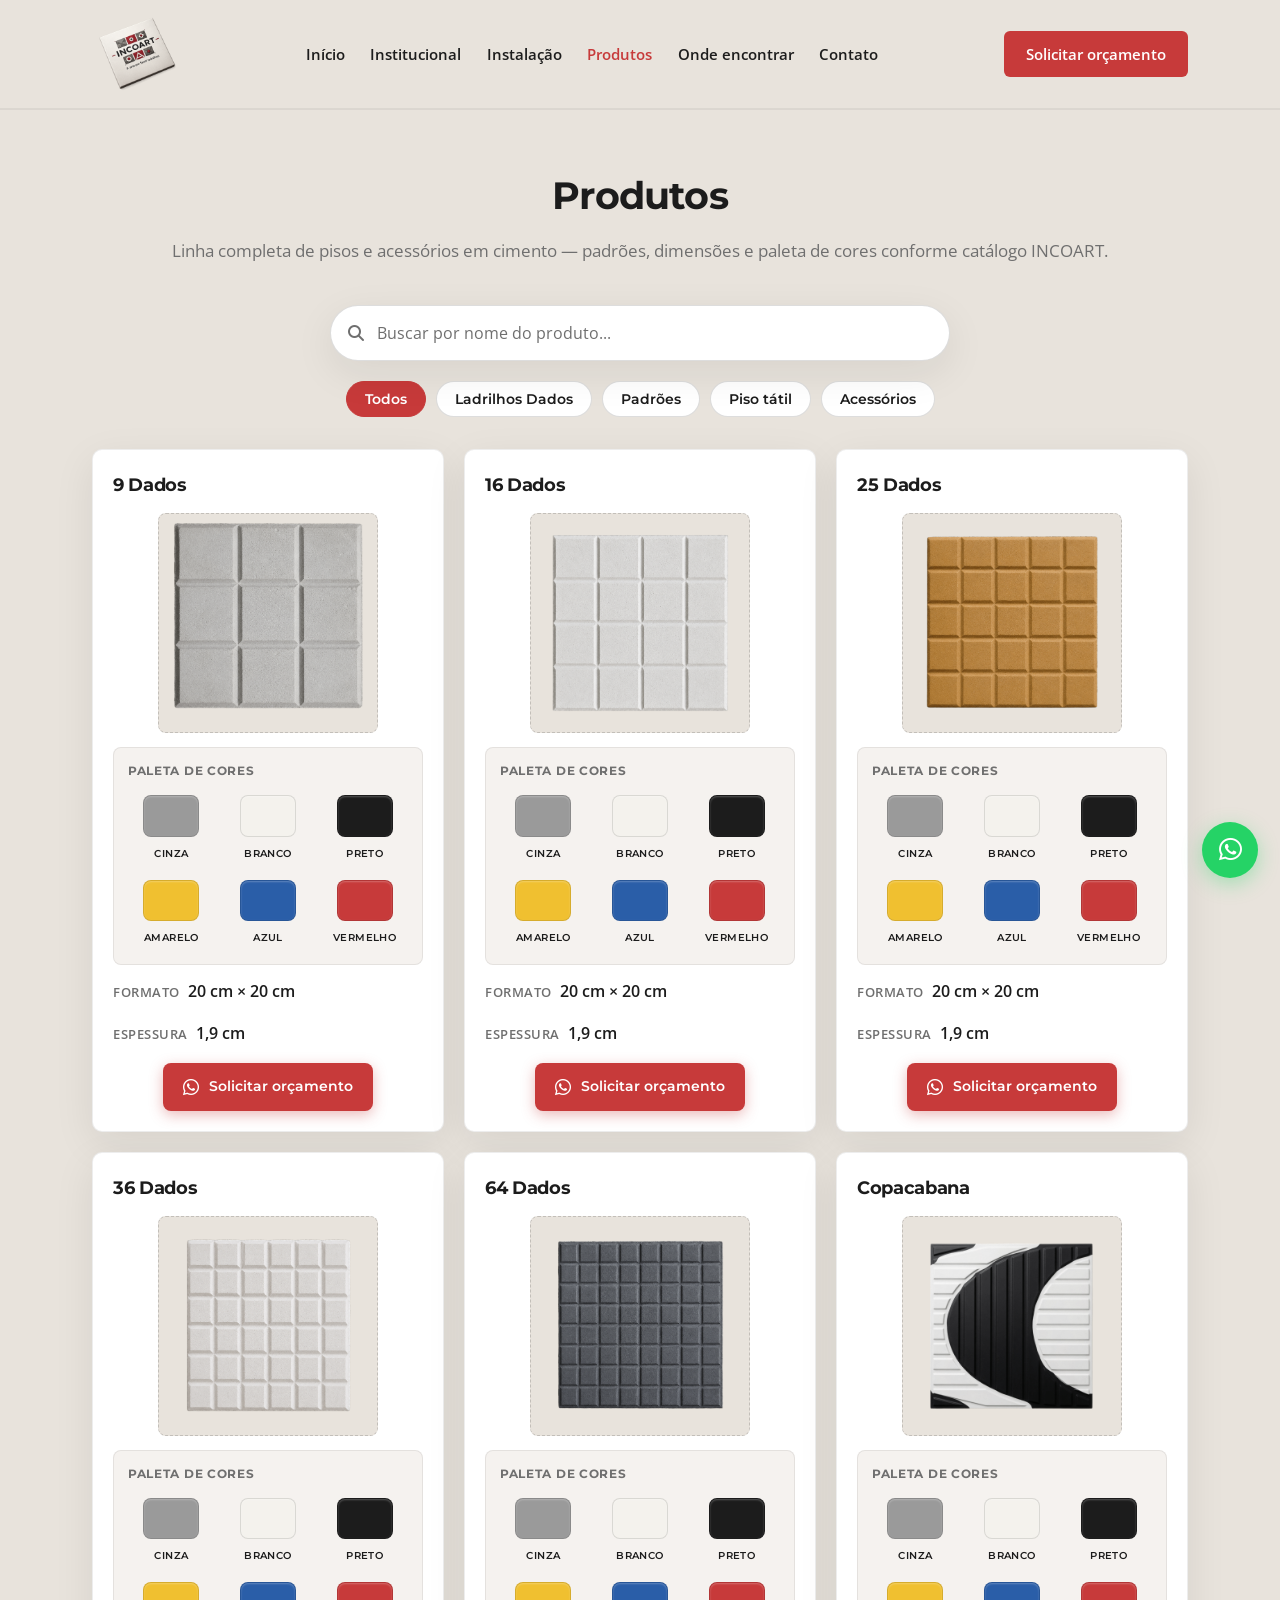
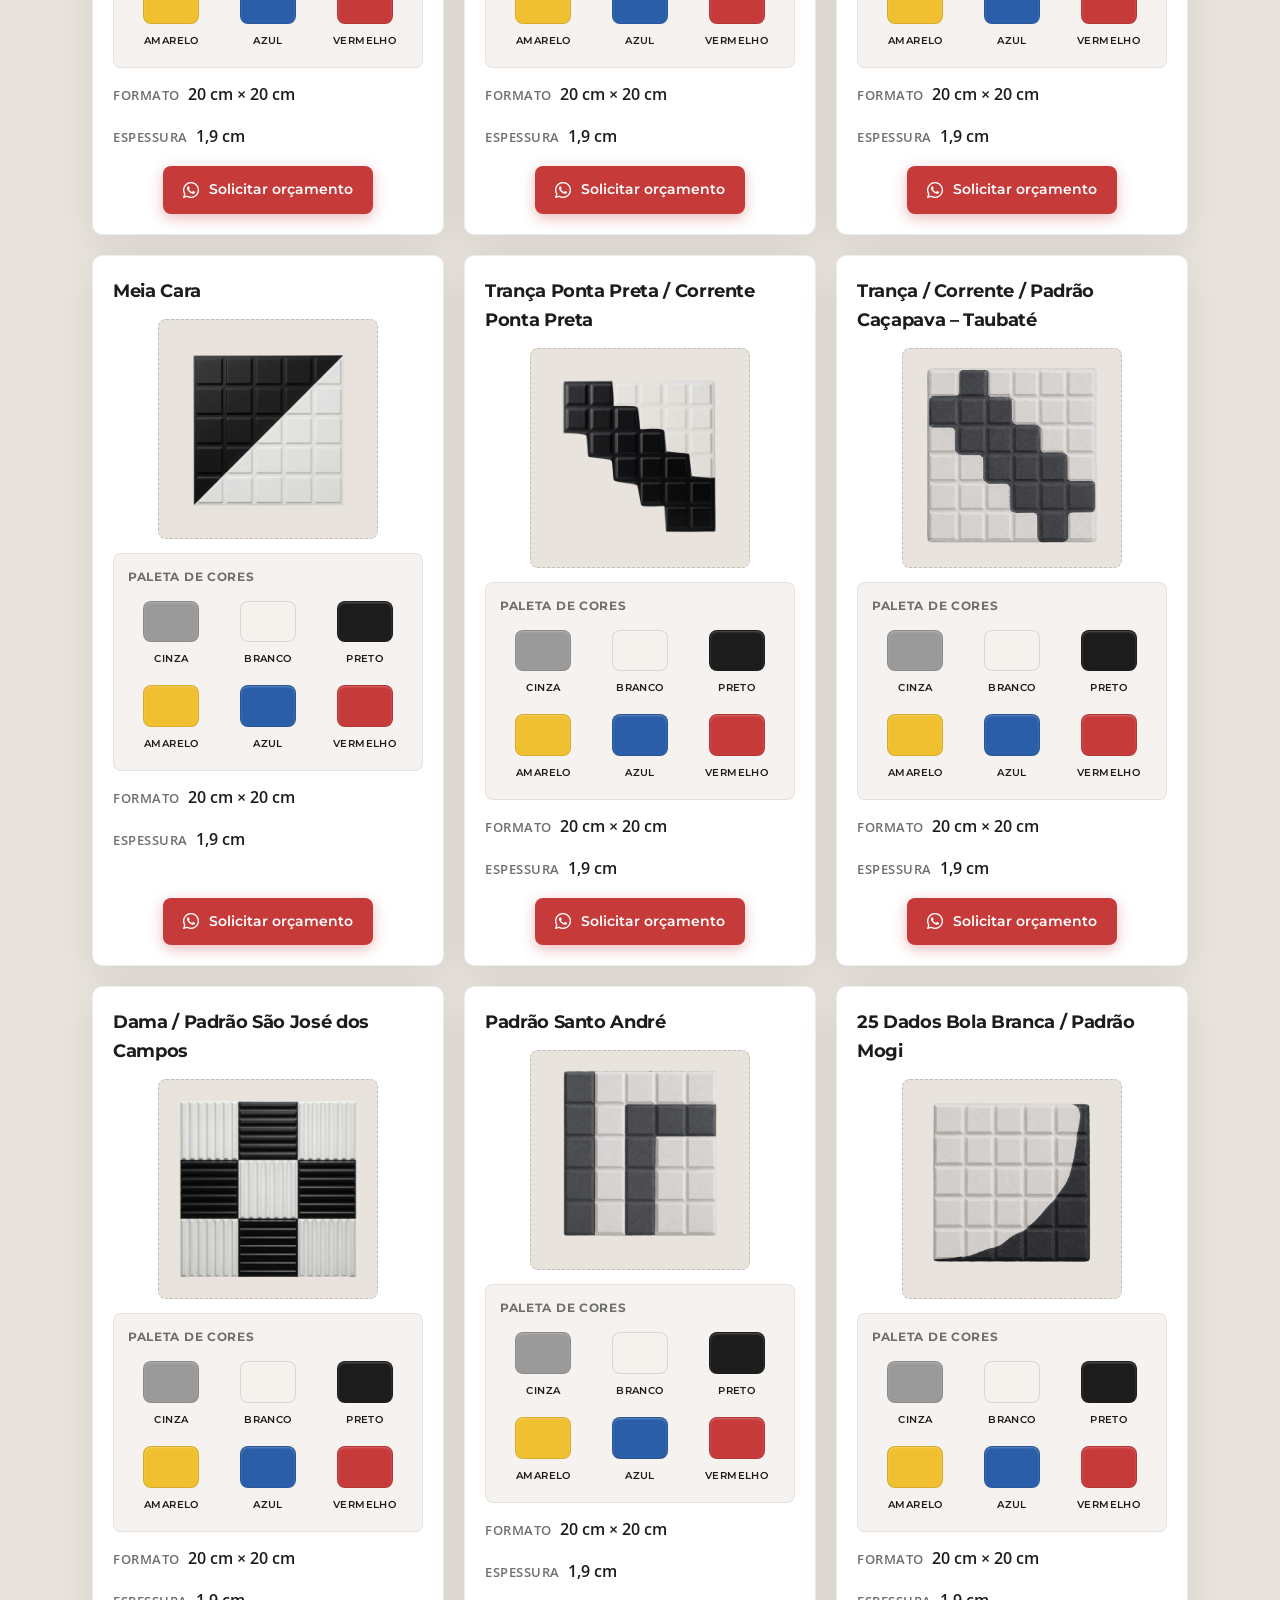
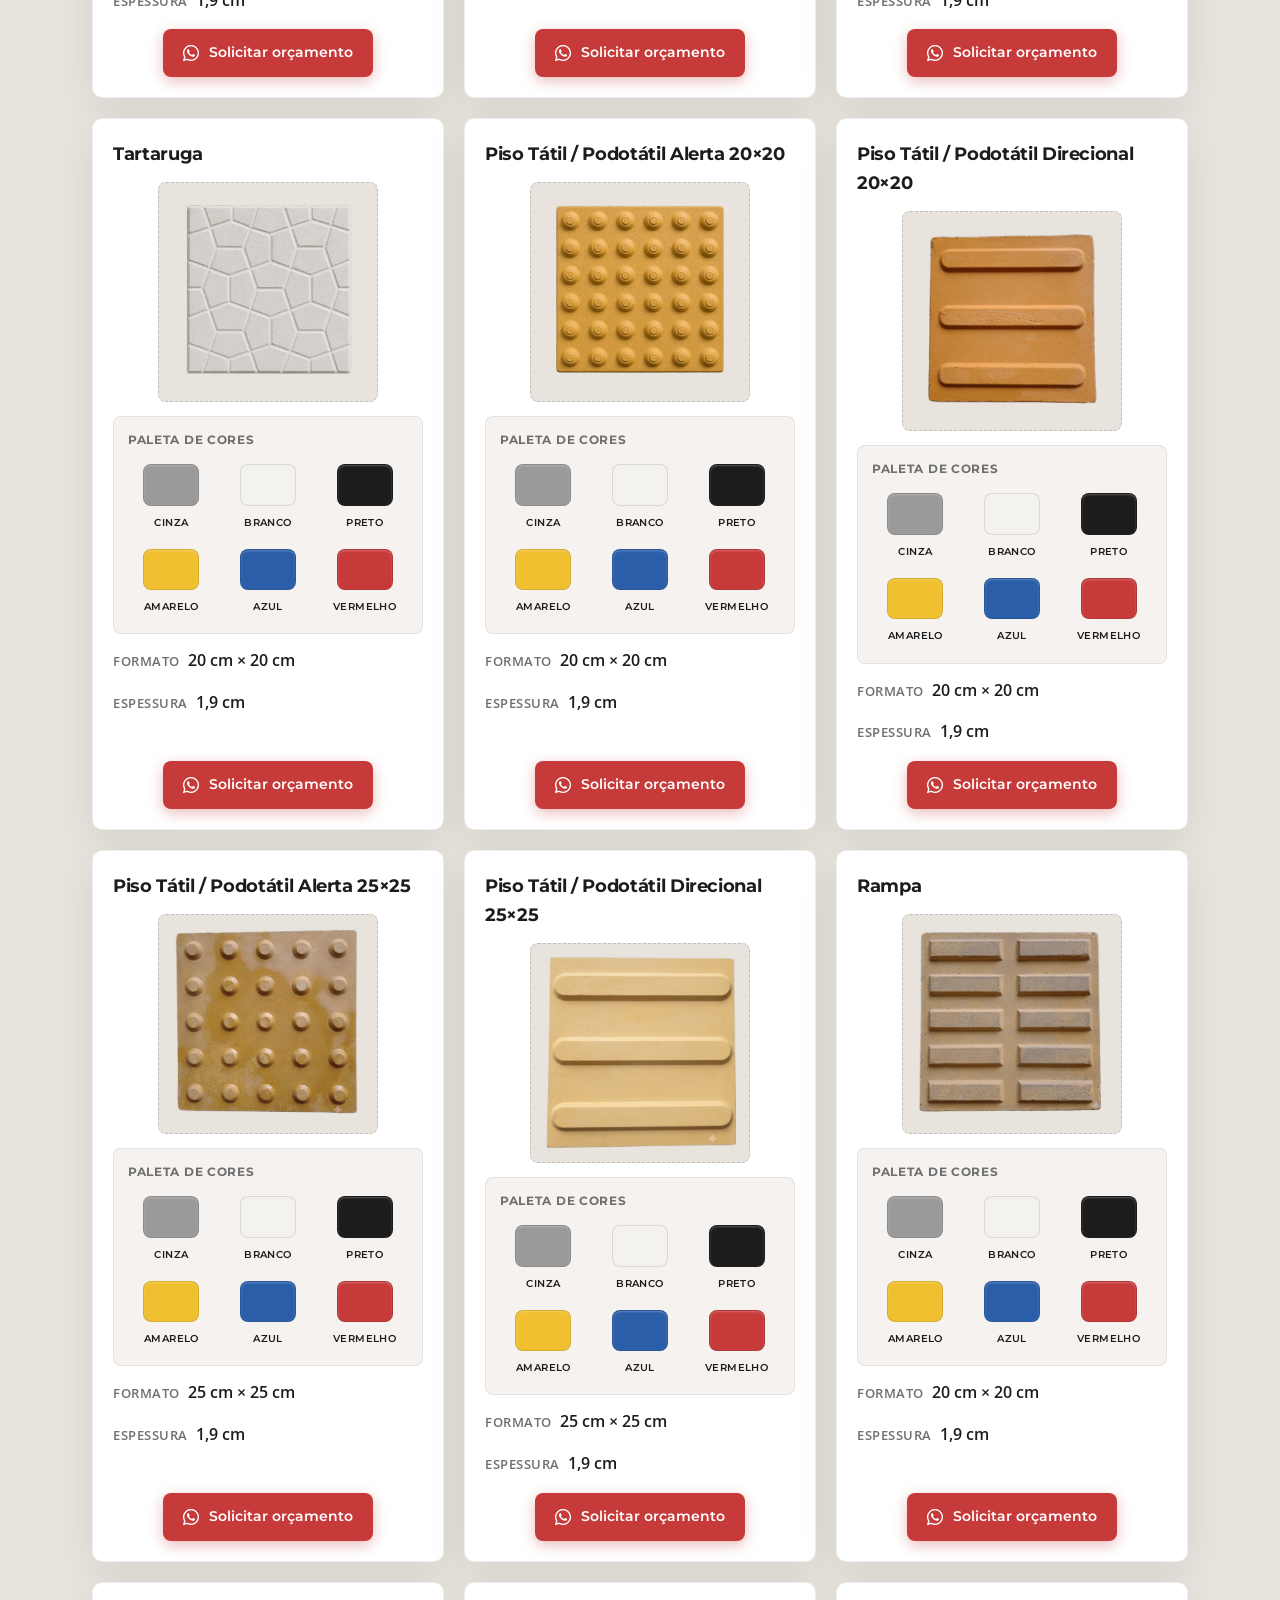
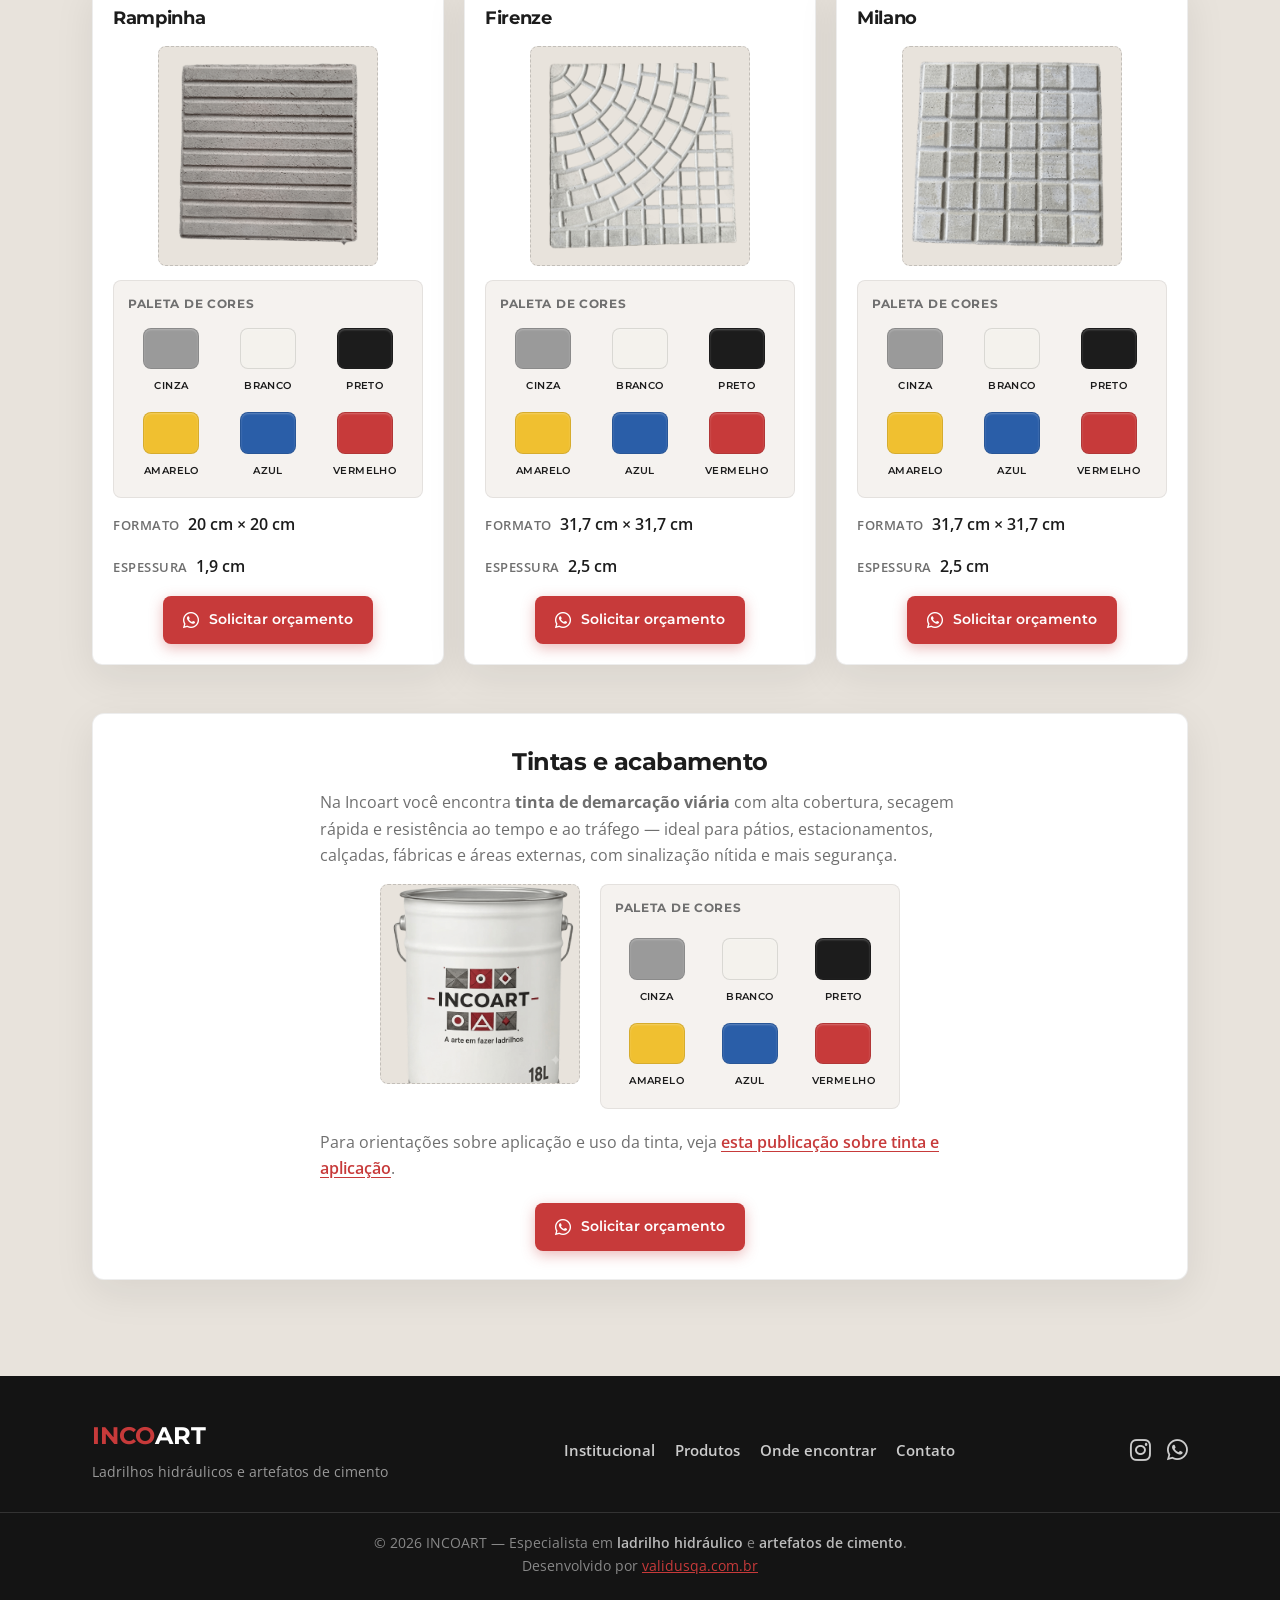
==== commit b195fad4: "Correções de revisão: textos, acessibilidade e nome de imagem - Corrige chip de categoria 'Piso táti" ====
--- a/produtos.html
+++ b/produtos.html
@@ -49,6 +49,7 @@
     </div>
   </header>
 
+  <main>
   <section class="produtos-page">
     <div class="container">
       <div class="page-header">
@@ -64,11 +65,11 @@
       </div>
 
       <div class="produtos-categorias" id="produtosCategorias" role="group" aria-label="Filtrar por categoria">
-        <button type="button" class="categoria-chip is-ativo" data-categoria="todos">Todos</button>
-        <button type="button" class="categoria-chip" data-categoria="ladrilhos-dados">Ladrilhos Dados</button>
-        <button type="button" class="categoria-chip" data-categoria="padroes">Padrões</button>
-        <button type="button" class="categoria-chip" data-categoria="piso-tatil">Piso tático</button>
-        <button type="button" class="categoria-chip" data-categoria="acessorios">Acessórios</button>
+        <button type="button" class="categoria-chip is-ativo" aria-pressed="true" data-categoria="todos">Todos</button>
+        <button type="button" class="categoria-chip" aria-pressed="false" data-categoria="ladrilhos-dados">Ladrilhos Dados</button>
+        <button type="button" class="categoria-chip" aria-pressed="false" data-categoria="padroes">Padrões</button>
+        <button type="button" class="categoria-chip" aria-pressed="false" data-categoria="piso-tatil">Piso tátil</button>
+        <button type="button" class="categoria-chip" aria-pressed="false" data-categoria="acessorios">Acessórios</button>
       </div>
 
       <p class="produtos-busca-vazio" id="produtosBuscaVazio">Nenhum produto encontrado. Tente outro termo ou categoria.</p>
@@ -400,8 +401,8 @@
               <a href="https://wa.me/551239524244?text=Ol%C3%A1%21%20Gostaria%20de%20solicitar%20or%C3%A7amento%20de%3A%20Tartaruga." class="btn-orcamento" target="_blank" rel="noopener noreferrer"><i class="fab fa-whatsapp" aria-hidden="true"></i> Solicitar orçamento</a>
             </article>
 
-            <article class="produto-catalogo-item geo-reveal" id="podotatil-alerta-20" data-nome="Piso Tátil / Podotátil Alerta" data-categoria="piso-tatil">
-              <h3>Piso Tátil / Podotátil Alerta</h3>
+            <article class="produto-catalogo-item geo-reveal" id="podotatil-alerta-20" data-nome="Piso Tátil / Podotátil Alerta 20×20" data-categoria="piso-tatil">
+              <h3>Piso Tátil / Podotátil Alerta 20×20</h3>
               <div class="produto-catalogo-item__visual">
                 <div class="produto-catalogo-item__imagem">
                   <img src="src/images/produtos/podotatil_alerta_20.png" alt="Piso Tátil / Podotátil Alerta 20×20 INCOART" width="400" height="400" loading="lazy" />
@@ -425,8 +426,8 @@
               <a href="https://wa.me/551239524244?text=Ol%C3%A1%21%20Gostaria%20de%20solicitar%20or%C3%A7amento%20de%3A%20Piso%20Tatil%20Alerta%2020x20." class="btn-orcamento" target="_blank" rel="noopener noreferrer"><i class="fab fa-whatsapp" aria-hidden="true"></i> Solicitar orçamento</a>
             </article>
 
-            <article class="produto-catalogo-item geo-reveal" id="podotatil-direcional-20" data-nome="Piso Tátil / Podotátil Direcional" data-categoria="piso-tatil">
-              <h3>Piso Tátil / Podotátil Direcional</h3>
+            <article class="produto-catalogo-item geo-reveal" id="podotatil-direcional-20" data-nome="Piso Tátil / Podotátil Direcional 20×20" data-categoria="piso-tatil">
+              <h3>Piso Tátil / Podotátil Direcional 20×20</h3>
               <div class="produto-catalogo-item__visual">
                 <div class="produto-catalogo-item__imagem">
                   <img src="src/images/produtos/podotatil_direcional_20.png" alt="Piso Tátil / Podotátil Direcional 20×20 INCOART" width="400" height="400" loading="lazy" />
@@ -450,8 +451,8 @@
               <a href="https://wa.me/551239524244?text=Ol%C3%A1%21%20Gostaria%20de%20solicitar%20or%C3%A7amento%20de%3A%20Piso%20Tatil%20Direcional%2020x20." class="btn-orcamento" target="_blank" rel="noopener noreferrer"><i class="fab fa-whatsapp" aria-hidden="true"></i> Solicitar orçamento</a>
             </article>
 
-            <article class="produto-catalogo-item geo-reveal" id="podotatil-alerta-25" data-nome="Piso Tátil / Podotátil Alerta" data-categoria="piso-tatil">
-              <h3>Piso Tátil / Podotátil Alerta</h3>
+            <article class="produto-catalogo-item geo-reveal" id="podotatil-alerta-25" data-nome="Piso Tátil / Podotátil Alerta 25×25" data-categoria="piso-tatil">
+              <h3>Piso Tátil / Podotátil Alerta 25×25</h3>
               <div class="produto-catalogo-item__visual">
                 <div class="produto-catalogo-item__imagem">
                   <img src="src/images/produtos/podotatil_alerta_25.png" alt="Piso Tátil / Podotátil Alerta 25×25 INCOART" width="400" height="400" loading="lazy" />
@@ -475,8 +476,8 @@
               <a href="https://wa.me/551239524244?text=Ol%C3%A1%21%20Gostaria%20de%20solicitar%20or%C3%A7amento%20de%3A%20Piso%20Tatil%20Alerta%2025x25." class="btn-orcamento" target="_blank" rel="noopener noreferrer"><i class="fab fa-whatsapp" aria-hidden="true"></i> Solicitar orçamento</a>
             </article>
 
-            <article class="produto-catalogo-item geo-reveal" id="podotatil-direcional-25" data-nome="Piso Tátil / Podotátil Direcional" data-categoria="piso-tatil">
-              <h3>Piso Tátil / Podotátil Direcional</h3>
+            <article class="produto-catalogo-item geo-reveal" id="podotatil-direcional-25" data-nome="Piso Tátil / Podotátil Direcional 25×25" data-categoria="piso-tatil">
+              <h3>Piso Tátil / Podotátil Direcional 25×25</h3>
               <div class="produto-catalogo-item__visual">
                 <div class="produto-catalogo-item__imagem">
                   <img src="src/images/produtos/podotatil_direcional_25.png" alt="Piso Tátil / Podotátil Direcional 25×25 INCOART" width="400" height="400" loading="lazy" />
@@ -626,6 +627,7 @@
       </div>
     </div>
   </section>
+  </main>
 
   <footer class="footer">
     <div class="container footer-inner">
